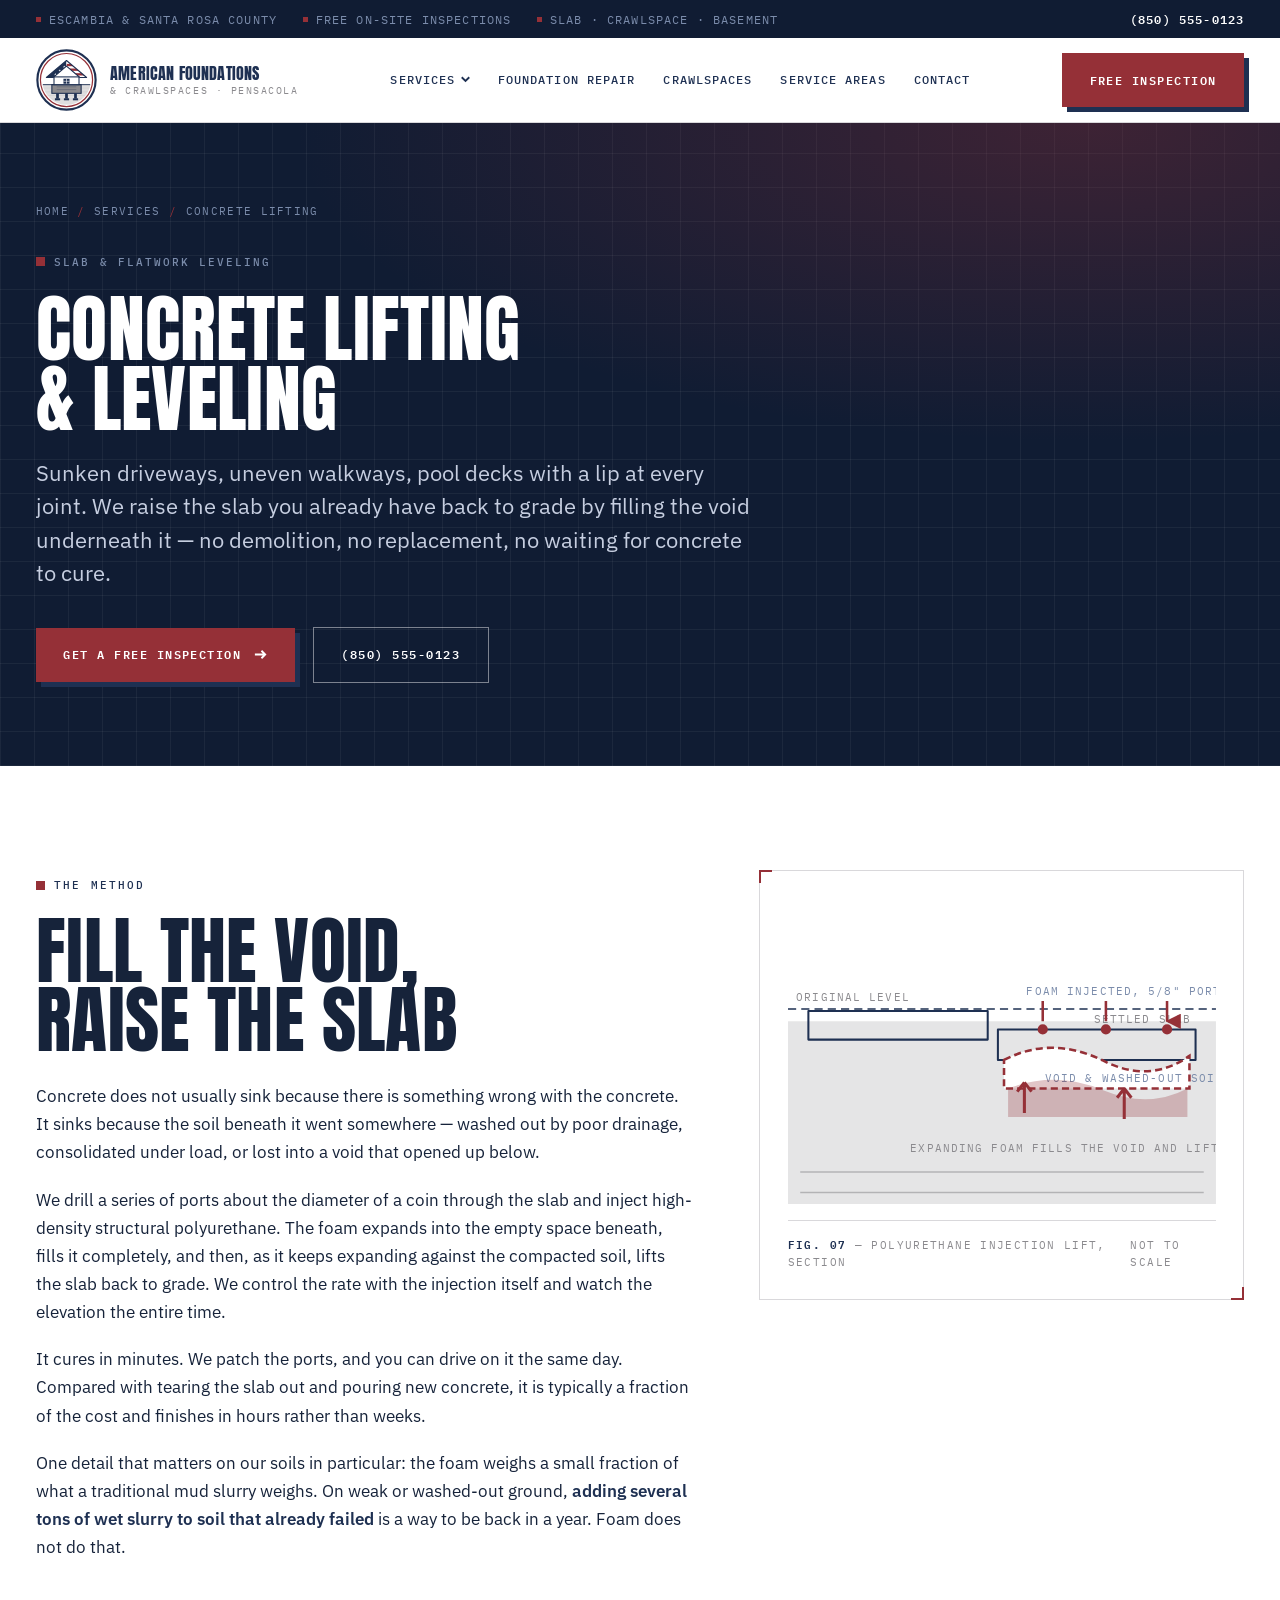
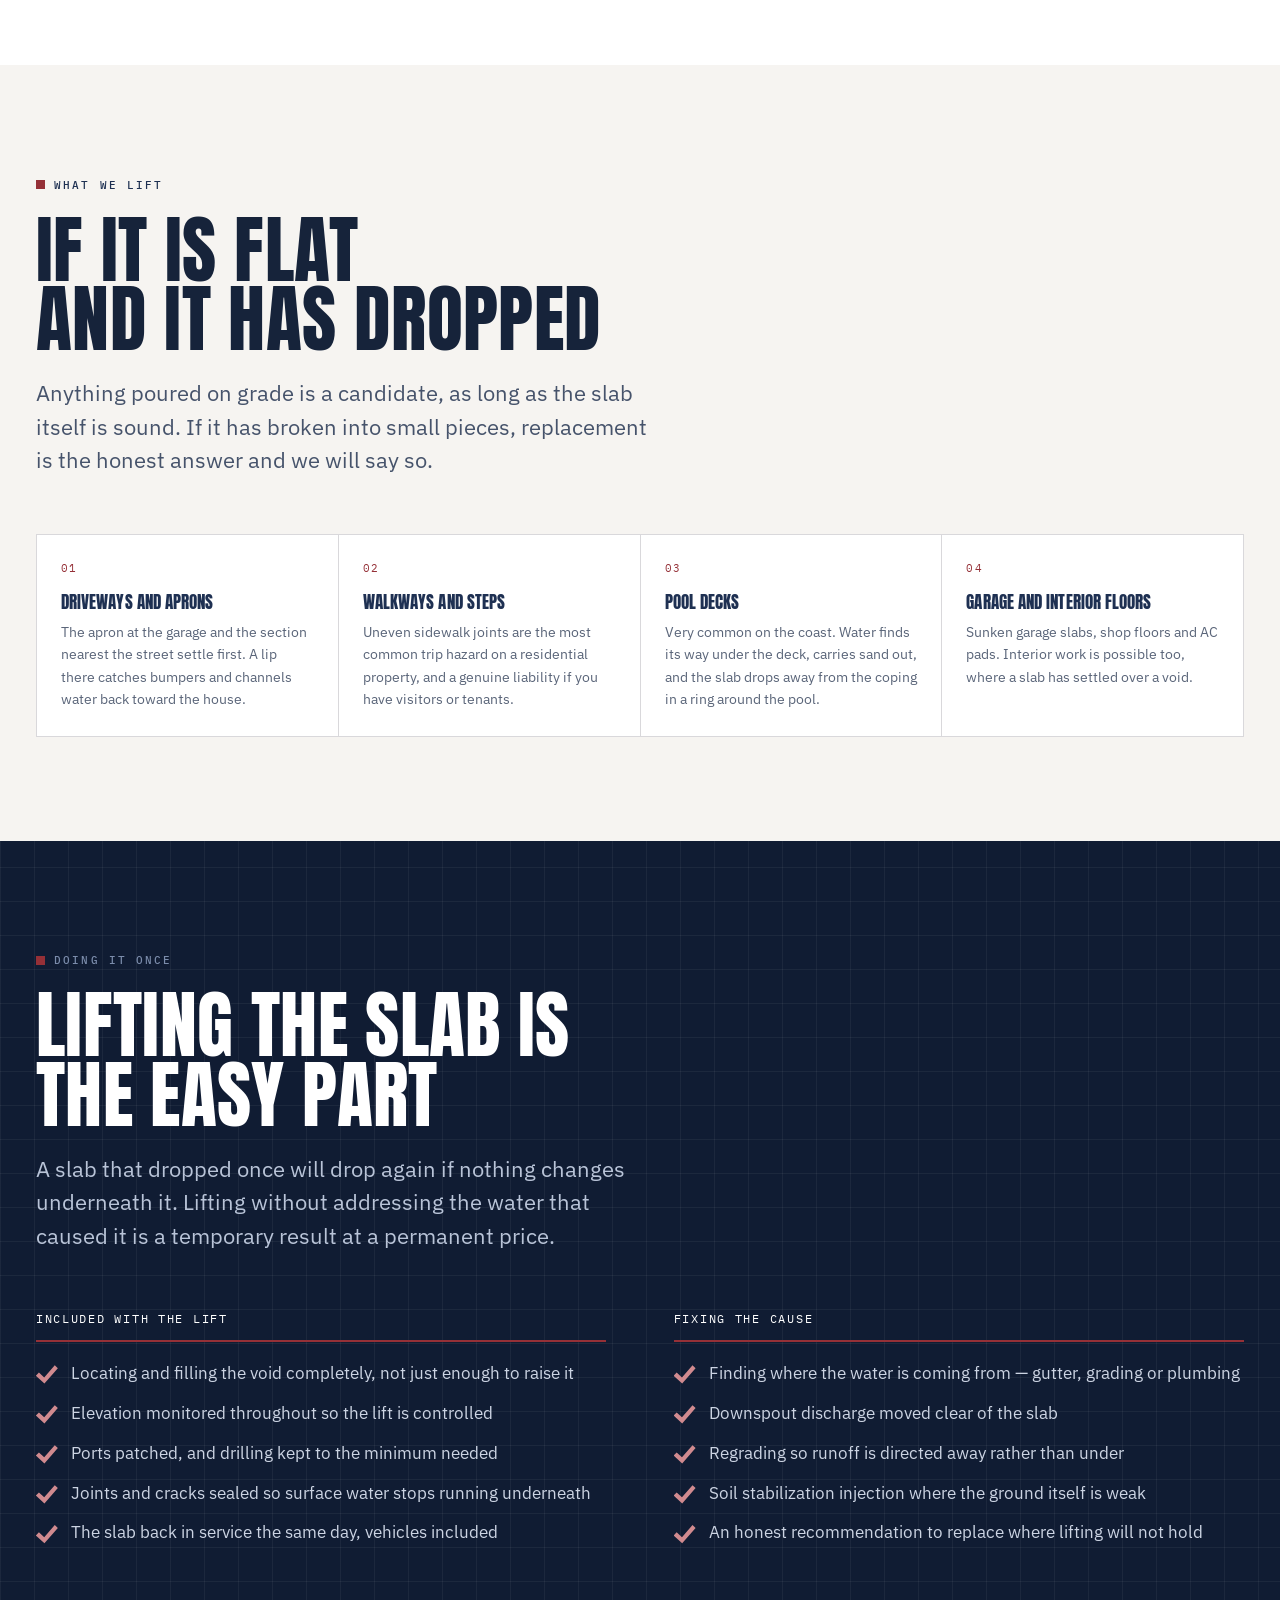
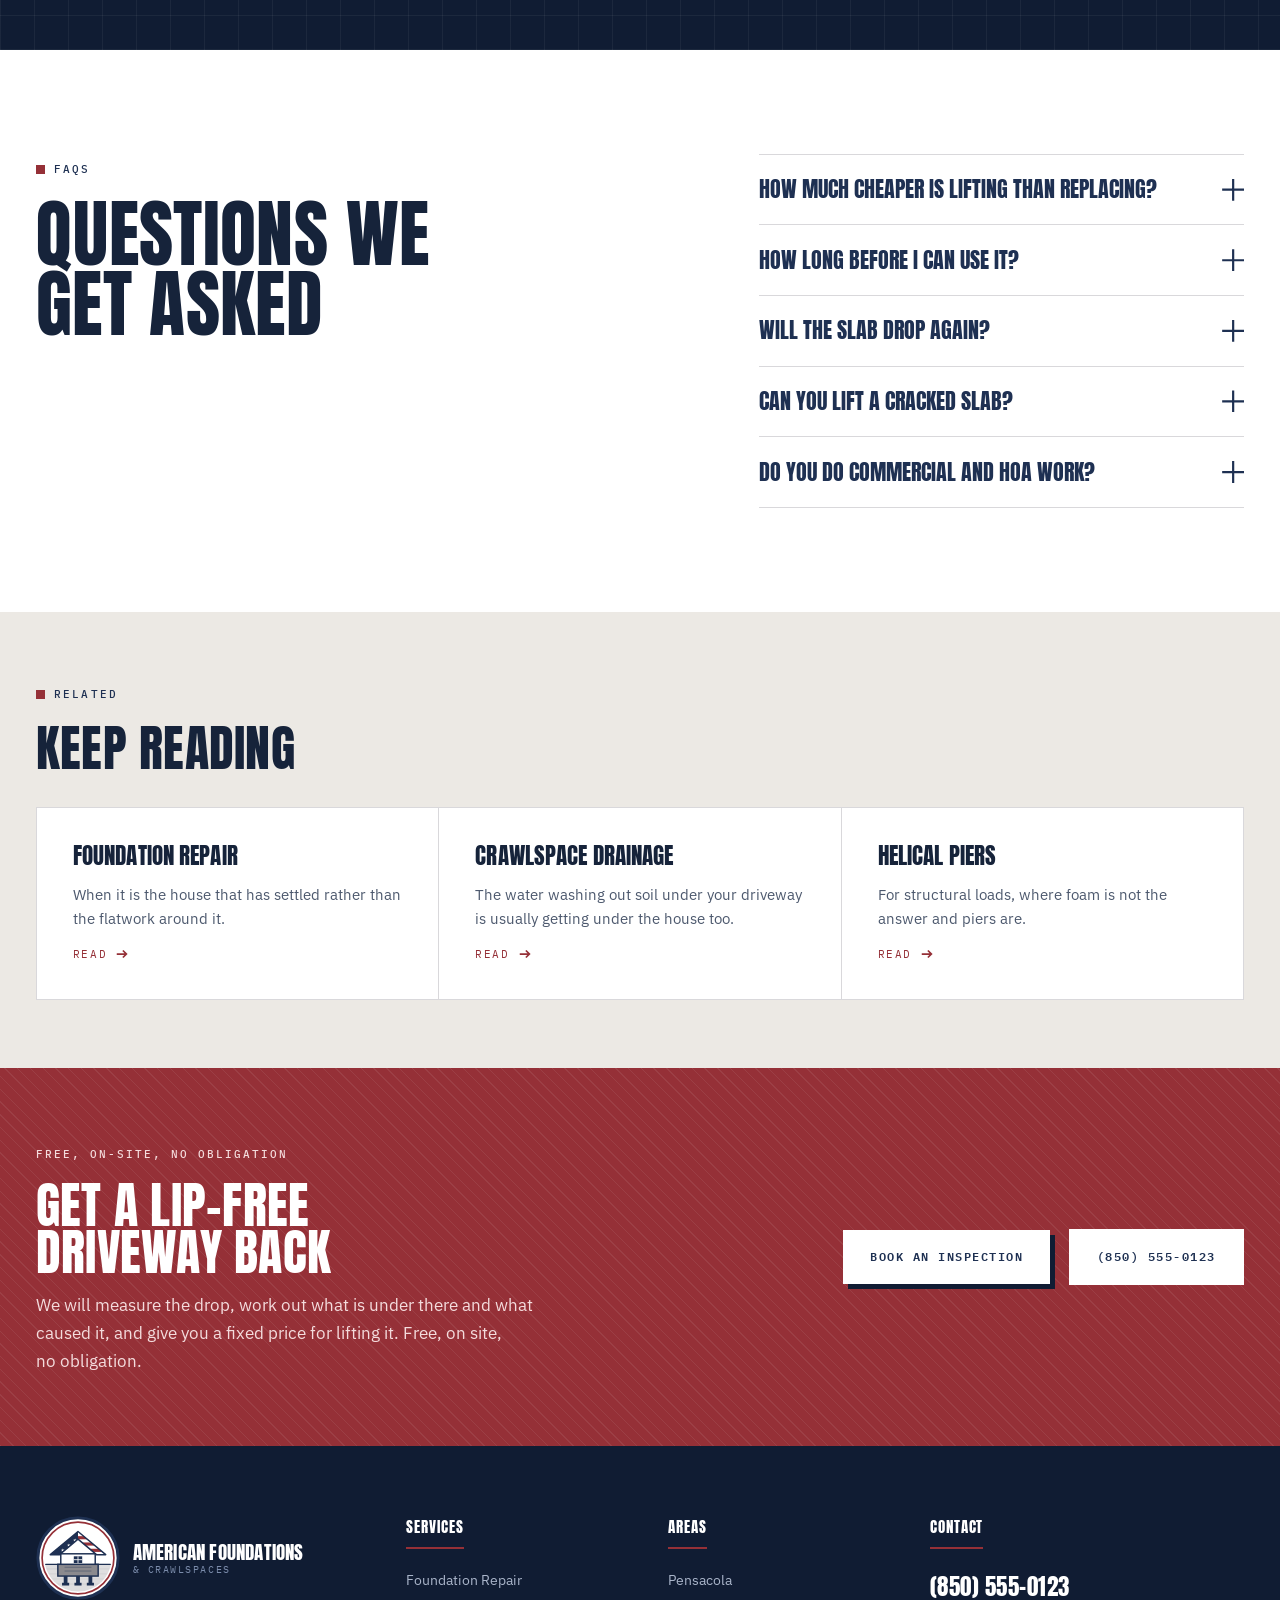
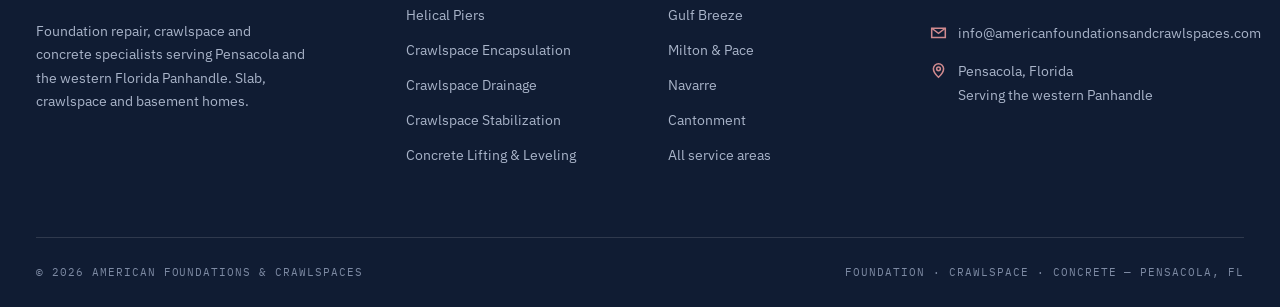
==== concrete-lifting.html @ f27c700b "Build Pensacola foundation & crawlspace repair site Static 9-page marketing site for American Founda" ====
<!DOCTYPE html>
<html lang="en">
<head>
<meta charset="utf-8">
<meta name="viewport" content="width=device-width, initial-scale=1">
<title>Concrete Lifting &amp; Leveling in Pensacola, FL</title>
<meta name="description" content="Sunken driveways, walkways, patios and pool decks raised back to grade by polyurethane injection in Pensacola. No demolition, back in use the same day.">
<link rel="canonical" href="https://www.americanfoundationsandcrawlspaces.com/concrete-lifting.html">
<meta name="theme-color" content="#1e3052">
<meta property="og:type" content="article">
<meta property="og:title" content="Concrete Lifting &amp; Leveling in Pensacola, FL">
<meta property="og:description" content="Sunken slabs raised back to grade by foam injection. No demolition, no cure time, same-day use.">
<link rel="icon" href="assets/img/favicon.svg" type="image/svg+xml">
<link rel="preload" href="assets/fonts/anton-400.woff2" as="font" type="font/woff2" crossorigin>
<link rel="preload" href="assets/fonts/ibm-plex-sans-400.woff2" as="font" type="font/woff2" crossorigin>
<link rel="stylesheet" href="assets/css/fonts.css">
<link rel="stylesheet" href="assets/css/styles.css">
</head>
<body>
<a class="skip-link" href="#main">Skip to content</a>

<div class="topbar">
  <div class="wrap topbar__inner">
    <ul class="topbar__list">
      <li>Escambia &amp; Santa Rosa County</li>
      <li>Free on-site inspections</li>
      <li>Slab &middot; Crawlspace &middot; Basement</li>
    </ul>
    <!-- PLACEHOLDER PHONE — replace (850) 555-0123 site-wide before launch. See README. -->
    <a class="topbar__phone" href="tel:+18505550123">(850) 555-0123</a>
  </div>
</div>

<header class="site-header">
  <nav class="wrap nav" aria-label="Main">
    <a class="brand" href="index.html">
      <img src="assets/img/logo-mark.svg" width="400" height="400" alt="American Foundations &amp; Crawlspaces">
      <span class="brand__text">
        <span class="brand__name">American Foundations</span>
        <span class="brand__sub">&amp; Crawlspaces &middot; Pensacola</span>
      </span>
    </a>
    <ul class="nav__links">
      <li class="nav__item">
        <a href="index.html#services">Services
          <svg class="nav__caret" viewBox="0 0 12 8" aria-hidden="true"><path d="M1 1l5 5 5-5"/></svg>
        </a>
        <ul class="nav__panel">
          <li><a href="foundation-repair.html">Foundation Repair</a></li>
          <li><a href="helical-piers.html">Helical Piers</a></li>
          <li><a href="crawlspace-encapsulation.html">Crawlspace Encapsulation</a></li>
          <li><a href="crawlspace-drainage.html">Crawlspace Drainage</a></li>
          <li><a href="crawlspace-stabilization.html">Crawlspace Stabilization</a></li>
          <li><a href="concrete-lifting.html">Concrete Lifting &amp; Leveling</a></li>
        </ul>
      </li>
      <li><a href="foundation-repair.html">Foundation Repair</a></li>
      <li><a href="crawlspace-encapsulation.html">Crawlspaces</a></li>
      <li><a href="service-areas.html">Service Areas</a></li>
      <li><a href="contact.html">Contact</a></li>
    </ul>
    <a class="btn nav__cta" href="contact.html">Free Inspection</a>
    <button class="nav__toggle" data-nav-toggle aria-expanded="false" aria-controls="mobile-drawer">
      <span></span><span></span><span></span>
      <span class="visually-hidden">Menu</span>
    </button>
  </nav>
</header>

<div class="drawer" id="mobile-drawer">
  <div class="wrap">
    <ul>
      <li><a href="foundation-repair.html">Foundation Repair</a></li>
      <li><a href="helical-piers.html">Helical Piers</a></li>
      <li><a href="crawlspace-encapsulation.html">Crawlspace Encapsulation</a></li>
      <li><a href="crawlspace-drainage.html">Crawlspace Drainage</a></li>
      <li><a href="crawlspace-stabilization.html">Crawlspace Stabilization</a></li>
      <li><a href="concrete-lifting.html">Concrete Lifting &amp; Leveling</a></li>
      <li><a href="service-areas.html">Service Areas</a></li>
      <li><a href="contact.html">Contact</a></li>
    </ul>
    <a class="btn" href="contact.html">Get a Free Inspection</a>
  </div>
</div>

<main id="main">

  <section class="page-hero">
    <div class="wrap">
      <ol class="crumbs">
        <li><a href="index.html">Home</a></li>
        <li><a href="index.html#services">Services</a></li>
        <li>Concrete Lifting</li>
      </ol>
      <span class="tag tag--light">Slab &amp; flatwork leveling</span>
      <h1>Concrete Lifting<br>&amp; Leveling</h1>
      <p class="lede">Sunken driveways, uneven walkways, pool decks with a lip at every joint. We raise the slab you already have back to grade by filling the void underneath it &mdash; no demolition, no replacement, no waiting for concrete to cure.</p>
      <div class="btn-row">
        <a class="btn" href="contact.html">Get a Free Inspection <svg viewBox="0 0 16 16" fill="none" stroke="currentColor" stroke-width="2" aria-hidden="true"><path d="M2 8h11M9 4l4 4-4 4"/></svg></a>
        <a class="btn btn--ghost-light" href="tel:+18505550123">(850) 555-0123</a>
      </div>
    </div>
  </section>

  <section class="section section--white">
    <div class="wrap split split--wide-left split--top">
      <div class="prose">
        <span class="tag" data-reveal>The method</span>
        <h2 data-reveal style="margin-top:1.1rem;margin-bottom:1.75rem">Fill the void,<br>raise the slab</h2>
        <p data-reveal>
          Concrete does not usually sink because there is something wrong with the
          concrete. It sinks because the soil beneath it went somewhere &mdash;
          washed out by poor drainage, consolidated under load, or lost into a void
          that opened up below.
        </p>
        <p data-reveal>
          We drill a series of ports about the diameter of a coin through the slab and
          inject high-density structural polyurethane. The foam expands into the empty
          space beneath, fills it completely, and then, as it keeps expanding against
          the compacted soil, lifts the slab back to grade. We control the rate with
          the injection itself and watch the elevation the entire time.
        </p>
        <p data-reveal>
          It cures in minutes. We patch the ports, and you can drive on it the same
          day. Compared with tearing the slab out and pouring new concrete, it is
          typically a fraction of the cost and finishes in hours rather than weeks.
        </p>
        <p data-reveal>
          One detail that matters on our soils in particular: the foam weighs a small
          fraction of what a traditional mud slurry weighs. On weak or washed-out
          ground, <strong>adding several tons of wet slurry to soil that already
          failed</strong> is a way to be back in a year. Foam does not do that.
        </p>
      </div>
      <figure class="figure marks" data-reveal>
        <svg viewBox="0 0 420 300" role="img" aria-labelledby="f-li-t f-li-d">
          <title id="f-li-t">Concrete lifting by polyurethane injection</title>
          <desc id="f-li-d">A settled concrete slab with a void beneath it. Structural polyurethane foam is injected through small ports, filling the void and raising the slab back to its original grade.</desc>
          <rect x="0" y="120" width="420" height="180" fill="#8b8a8e" opacity="0.22"/>

          <!-- Original grade reference -->
          <path d="M0 108 H420" stroke="#1e3052" stroke-width="1.5" stroke-dasharray="8 5"/>
          <text class="dwg-label dwg-label--dark" x="8" y="100">Original level</text>

          <!-- Slabs: left at level, right settled -->
          <path class="dwg-line" d="M20 110 H196 V138 H20 Z" fill="#ffffff" stroke-width="2.5"/>
          <path class="dwg-line" d="M206 128 H400 V158 H206 Z" fill="#ffffff" stroke-width="2.5"/>
          <text class="dwg-label dwg-label--dark" x="300" y="122">Settled slab</text>

          <!-- Void -->
          <path d="M212 158 q46 -24 96 0 q46 24 86 -4 V186 H212 Z" fill="#ffffff" stroke="#953037"
                stroke-width="2.5" stroke-dasharray="7 4"/>
          <text class="dwg-label" x="252" y="180" fill="#953037">Void &amp; washed-out soil</text>

          <!-- Injection ports -->
          <g fill="#953037">
            <circle cx="250" cy="128" r="5"/>
            <circle cx="312" cy="128" r="5"/>
            <circle cx="372" cy="128" r="5"/>
          </g>
          <path d="M250 100 v20 M312 100 v20 M372 100 v20" stroke="#953037" stroke-width="2.5" marker-end="url(#inj)"/>
          <defs>
            <marker id="inj" viewBox="0 0 10 10" refX="5" refY="9" markerWidth="6" markerHeight="6" orient="auto">
              <path d="M0 0 L10 0 L5 10 z" fill="#953037"/>
            </marker>
          </defs>
          <text class="dwg-label" x="234" y="94" fill="#953037">Foam injected, 5/8&quot; ports</text>

          <!-- Lift arrows -->
          <g stroke="#953037" stroke-width="3" fill="none">
            <path d="M232 210 v-30 M232 180 l-7 9 M232 180 l7 9"/>
            <path d="M330 216 v-30 M330 186 l-7 9 M330 186 l7 9"/>
          </g>

          <!-- Foam fill -->
          <path d="M216 186 q48 -18 94 2 q44 18 82 -2 V214 H216 Z" fill="#953037" opacity="0.28"/>
          <text class="dwg-label dwg-label--dark" x="120" y="248">Expanding foam fills the void and lifts the slab</text>
          <g stroke="#8b8a8e" stroke-opacity="0.55" stroke-width="1.4">
            <path d="M12 268 h396 M12 288 h396"/>
          </g>
        </svg>
        <figcaption class="figure__caption">
          <span><b>Fig. 07</b> &mdash; Polyurethane injection lift, section</span>
          <span>Not to scale</span>
        </figcaption>
      </figure>
    </div>
  </section>

  <section class="section">
    <div class="wrap">
      <div class="section-head">
        <span class="tag" data-reveal>What we lift</span>
        <h2 data-reveal>If it is flat<br>and it has dropped</h2>
        <p data-reveal>Anything poured on grade is a candidate, as long as the slab itself is sound. If it has broken into small pieces, replacement is the honest answer and we will say so.</p>
      </div>
      <div class="signs">
        <div class="sign" data-reveal>
          <span class="sign__n">01</span>
          <h4>Driveways and aprons</h4>
          <p>The apron at the garage and the section nearest the street settle first. A lip there catches bumpers and channels water back toward the house.</p>
        </div>
        <div class="sign" data-reveal>
          <span class="sign__n">02</span>
          <h4>Walkways and steps</h4>
          <p>Uneven sidewalk joints are the most common trip hazard on a residential property, and a genuine liability if you have visitors or tenants.</p>
        </div>
        <div class="sign" data-reveal>
          <span class="sign__n">03</span>
          <h4>Pool decks</h4>
          <p>Very common on the coast. Water finds its way under the deck, carries sand out, and the slab drops away from the coping in a ring around the pool.</p>
        </div>
        <div class="sign" data-reveal>
          <span class="sign__n">04</span>
          <h4>Garage and interior floors</h4>
          <p>Sunken garage slabs, shop floors and AC pads. Interior work is possible too, where a slab has settled over a void.</p>
        </div>
      </div>
    </div>
  </section>

  <section class="section band--navy" style="color:#fff">
    <div class="wrap">
      <div class="section-head">
        <span class="tag tag--light" data-reveal>Doing it once</span>
        <h2 data-reveal style="color:#fff">Lifting the slab is<br>the easy part</h2>
        <p data-reveal style="color:#b9c4d8">A slab that dropped once will drop again if nothing changes underneath it. Lifting without addressing the water that caused it is a temporary result at a permanent price.</p>
      </div>
      <div class="split" data-reveal>
        <div>
          <span class="county" style="color:#fff;border-color:var(--red)">Included with the lift</span>
          <ul class="check check--light">
            <li>Locating and filling the void completely, not just enough to raise it</li>
            <li>Elevation monitored throughout so the lift is controlled</li>
            <li>Ports patched, and drilling kept to the minimum needed</li>
            <li>Joints and cracks sealed so surface water stops running underneath</li>
            <li>The slab back in service the same day, vehicles included</li>
          </ul>
        </div>
        <div>
          <span class="county" style="color:#fff;border-color:var(--red)">Fixing the cause</span>
          <ul class="check check--light">
            <li>Finding where the water is coming from &mdash; gutter, grading or plumbing</li>
            <li>Downspout discharge moved clear of the slab</li>
            <li>Regrading so runoff is directed away rather than under</li>
            <li>Soil stabilization injection where the ground itself is weak</li>
            <li>An honest recommendation to replace where lifting will not hold</li>
          </ul>
        </div>
      </div>
    </div>
  </section>

  <section class="section section--white">
    <div class="wrap split split--wide-left split--top">
      <div>
        <span class="tag" data-reveal>FAQs</span>
        <h2 data-reveal style="margin-top:1.1rem">Questions we<br>get asked</h2>
        <span class="slab" data-reveal></span>
      </div>
      <div class="faq" data-accordion data-reveal>
        <details>
          <summary>How much cheaper is lifting than replacing?</summary>
          <div class="faq__body">
            <p>Lifting is normally a substantial saving against removal and replacement, and the difference grows on larger areas and on hard-to-access slabs. The exact figure depends on the size of the slab, how far it has to come up and how much void there is to fill, which is why we measure before quoting.</p>
            <p>There is a second saving people forget: no demolition means no damaged landscaping, no heavy equipment across your lawn, and no dumpster in the driveway for a week.</p>
          </div>
        </details>
        <details>
          <summary>How long before I can use it?</summary>
          <div class="faq__body">
            <p>The foam reaches most of its strength within about fifteen minutes. Walkways are usable immediately, and driveways will take vehicle traffic the same day, usually within the hour. There is no cure period like new concrete, which needs days before it takes a car.</p>
          </div>
        </details>
        <details>
          <summary>Will the slab drop again?</summary>
          <div class="faq__body">
            <p>Not because of the foam, which does not wash out, compress or break down. It can drop again if whatever removed the original soil is still active, which is why we spend time finding the water source and correcting it as part of the job.</p>
            <p>If we look at your slab and conclude that lifting will not hold, we will tell you that rather than take the work.</p>
          </div>
        </details>
        <details>
          <summary>Can you lift a cracked slab?</summary>
          <div class="faq__body">
            <p>Often, yes. A slab with a few cracks can usually be lifted and the cracks sealed afterward. What we cannot do much with is a slab that has already broken into many small pieces or has badly spalled, deteriorated concrete &mdash; at that point there is nothing structurally continuous left to lift, and replacement is the right call.</p>
          </div>
        </details>
        <details>
          <summary>Do you do commercial and HOA work?</summary>
          <div class="faq__body">
            <p>Yes. Sidewalk trip hazards, parking areas, warehouse floors, loading docks and condominium and pool decks are all common jobs for us. Because the work is fast and does not require closing an area for days, it suits properties that cannot afford long shutdowns.</p>
          </div>
        </details>
      </div>
    </div>
  </section>

  <section class="section section--tight section--paper2">
    <div class="wrap">
      <span class="tag" data-reveal>Related</span>
      <h2 data-reveal style="margin-top:1.1rem;font-size:var(--step-3)">Keep reading</h2>
      <div class="tiles grid grid--3" data-reveal style="margin-top:2.25rem">
        <a class="tile" href="foundation-repair.html">
          <h3>Foundation Repair</h3>
          <p>When it is the house that has settled rather than the flatwork around it.</p>
          <span class="tile__more">Read <svg viewBox="0 0 16 16" fill="none" stroke="currentColor" stroke-width="2" aria-hidden="true"><path d="M2 8h11M9 4l4 4-4 4"/></svg></span>
        </a>
        <a class="tile" href="crawlspace-drainage.html">
          <h3>Crawlspace Drainage</h3>
          <p>The water washing out soil under your driveway is usually getting under the house too.</p>
          <span class="tile__more">Read <svg viewBox="0 0 16 16" fill="none" stroke="currentColor" stroke-width="2" aria-hidden="true"><path d="M2 8h11M9 4l4 4-4 4"/></svg></span>
        </a>
        <a class="tile" href="helical-piers.html">
          <h3>Helical Piers</h3>
          <p>For structural loads, where foam is not the answer and piers are.</p>
          <span class="tile__more">Read <svg viewBox="0 0 16 16" fill="none" stroke="currentColor" stroke-width="2" aria-hidden="true"><path d="M2 8h11M9 4l4 4-4 4"/></svg></span>
        </a>
      </div>
    </div>
  </section>

  <section class="band">
    <div class="wrap band__inner">
      <div>
        <span class="tag tag--plain" style="color:#f4dcdd">Free, on-site, no obligation</span>
        <h2 style="margin-top:1rem">Get a lip-free<br>driveway back</h2>
        <p>We will measure the drop, work out what is under there and what caused it, and give you a fixed price for lifting it. Free, on site, no obligation.</p>
      </div>
      <div class="btn-row">
        <a class="btn" href="contact.html">Book an Inspection</a>
        <a class="btn btn--ghost-light" href="tel:+18505550123">(850) 555-0123</a>
      </div>
    </div>
  </section>

</main>

<footer class="site-footer">
  <div class="wrap footer">
    <div class="footer__top">
      <div class="footer__brand">
        <a class="brand brand--light" href="index.html">
          <img src="assets/img/logo-mark.svg" width="400" height="400" alt="">
          <span class="brand__text">
            <span class="brand__name">American Foundations</span>
            <span class="brand__sub">&amp; Crawlspaces</span>
          </span>
        </a>
        <p>
          Foundation repair, crawlspace and concrete specialists serving Pensacola
          and the western Florida Panhandle. Slab, crawlspace and basement homes.
        </p>
      </div>
      <div>
        <h4>Services</h4>
        <ul>
          <li><a href="foundation-repair.html">Foundation Repair</a></li>
          <li><a href="helical-piers.html">Helical Piers</a></li>
          <li><a href="crawlspace-encapsulation.html">Crawlspace Encapsulation</a></li>
          <li><a href="crawlspace-drainage.html">Crawlspace Drainage</a></li>
          <li><a href="crawlspace-stabilization.html">Crawlspace Stabilization</a></li>
          <li><a href="concrete-lifting.html">Concrete Lifting &amp; Leveling</a></li>
        </ul>
      </div>
      <div>
        <h4>Areas</h4>
        <ul>
          <li><a href="service-areas.html">Pensacola</a></li>
          <li><a href="service-areas.html">Gulf Breeze</a></li>
          <li><a href="service-areas.html">Milton &amp; Pace</a></li>
          <li><a href="service-areas.html">Navarre</a></li>
          <li><a href="service-areas.html">Cantonment</a></li>
          <li><a href="service-areas.html">All service areas</a></li>
        </ul>
      </div>
      <div>
        <h4>Contact</h4>
        <address class="footer__contact">
          <!-- PLACEHOLDER PHONE + EMAIL — replace before launch. See README. -->
          <a class="footer__phone" href="tel:+18505550123">(850) 555-0123</a>
          <a href="mailto:info@americanfoundationsandcrawlspaces.com">
            <svg viewBox="0 0 20 20" fill="none" stroke="currentColor" stroke-width="1.8" aria-hidden="true"><path d="M2 5h16v11H2z"/><path d="M2 5l8 6 8-6"/></svg>
            info@americanfoundationsandcrawlspaces.com
          </a>
          <a href="service-areas.html">
            <svg viewBox="0 0 20 20" fill="none" stroke="currentColor" stroke-width="1.8" aria-hidden="true"><path d="M10 18s6-5.4 6-10A6 6 0 0 0 4 8c0 4.6 6 10 6 10z"/><circle cx="10" cy="8" r="2.2"/></svg>
            Pensacola, Florida<br>Serving the western Panhandle
          </a>
        </address>
      </div>
    </div>
    <div class="footer__meta">
      <span>&copy; <span data-year>2026</span> American Foundations &amp; Crawlspaces</span>
      <span>Foundation &middot; Crawlspace &middot; Concrete &mdash; Pensacola, FL</span>
    </div>
  </div>
</footer>

<div class="callbar">
  <a href="tel:+18505550123">Call Now</a>
  <a href="contact.html">Free Inspection</a>
</div>

<script src="assets/js/main.js" defer></script>

<script type="application/ld+json">
{
  "@context": "https://schema.org",
  "@type": "Service",
  "serviceType": "Concrete lifting and leveling",
  "provider": {
    "@type": "HomeAndConstructionBusiness",
    "name": "American Foundations & Crawlspaces",
    "telephone": "+1-850-555-0123",
    "address": {
      "@type": "PostalAddress",
      "addressLocality": "Pensacola",
      "addressRegion": "FL",
      "addressCountry": "US"
    }
  },
  "areaServed": [
    {
      "@type": "City",
      "name": "Pensacola"
    },
    {
      "@type": "AdministrativeArea",
      "name": "Escambia County, Florida"
    },
    {
      "@type": "AdministrativeArea",
      "name": "Santa Rosa County, Florida"
    }
  ],
  "description": "Raising sunken concrete driveways, sidewalks, patios, pool decks and garage floors by polyurethane injection in Pensacola, Florida."
}
</script>

<script type="application/ld+json">
{
  "@context": "https://schema.org",
  "@type": "FAQPage",
  "mainEntity": [
    {
      "@type": "Question",
      "name": "How much cheaper is lifting than replacing?",
      "acceptedAnswer": {
        "@type": "Answer",
        "text": "Lifting is normally a substantial saving against removal and replacement, and the difference grows on larger areas and on hard-to-access slabs. The exact figure depends on the size of the slab, how far it has to come up and how much void there is to fill, which is why we measure before quoting. There is a second saving people forget: no demolition means no damaged landscaping, no heavy equipment across your lawn, and no dumpster in the driveway for a week."
      }
    },
    {
      "@type": "Question",
      "name": "How long before I can use it?",
      "acceptedAnswer": {
        "@type": "Answer",
        "text": "The foam reaches most of its strength within about fifteen minutes. Walkways are usable immediately, and driveways will take vehicle traffic the same day, usually within the hour. There is no cure period like new concrete, which needs days before it takes a car."
      }
    },
    {
      "@type": "Question",
      "name": "Will the slab drop again?",
      "acceptedAnswer": {
        "@type": "Answer",
        "text": "Not because of the foam, which does not wash out, compress or break down. It can drop again if whatever removed the original soil is still active, which is why we spend time finding the water source and correcting it as part of the job. If we look at your slab and conclude that lifting will not hold, we will tell you that rather than take the work."
      }
    },
    {
      "@type": "Question",
      "name": "Can you lift a cracked slab?",
      "acceptedAnswer": {
        "@type": "Answer",
        "text": "Often, yes. A slab with a few cracks can usually be lifted and the cracks sealed afterward. What we cannot do much with is a slab that has already broken into many small pieces or has badly spalled, deteriorated concrete &mdash; at that point there is nothing structurally continuous left to lift, and replacement is the right call."
      }
    },
    {
      "@type": "Question",
      "name": "Do you do commercial and HOA work?",
      "acceptedAnswer": {
        "@type": "Answer",
        "text": "Yes. Sidewalk trip hazards, parking areas, warehouse floors, loading docks and condominium and pool decks are all common jobs for us. Because the work is fast and does not require closing an area for days, it suits properties that cannot afford long shutdowns."
      }
    }
  ]
}
</script>

</body>
</html>
---- assets/css/fonts.css ----
/* Self-hosted webfonts (latin subset) — Anton & IBM Plex, SIL Open Font License 1.1.
   Downloaded from Google Fonts so the site has no third-party font dependency. */

@font-face {
  font-family: 'Anton';
  font-style: normal;
  font-weight: 400;
  font-display: swap;
  src: url(../fonts/anton-400.woff2) format('woff2');
  unicode-range: U+0000-00FF, U+0131, U+0152-0153, U+02BB-02BC, U+02C6, U+02DA, U+02DC, U+0304, U+0308, U+0329, U+2000-206F, U+20AC, U+2122, U+2191, U+2193, U+2212, U+2215, U+FEFF, U+FFFD;
}

@font-face {
  font-family: 'IBM Plex Mono';
  font-style: normal;
  font-weight: 400;
  font-display: swap;
  src: url(../fonts/ibm-plex-mono-400.woff2) format('woff2');
  unicode-range: U+0000-00FF, U+0131, U+0152-0153, U+02BB-02BC, U+02C6, U+02DA, U+02DC, U+0304, U+0308, U+0329, U+2000-206F, U+20AC, U+2122, U+2191, U+2193, U+2212, U+2215, U+FEFF, U+FFFD;
}

@font-face {
  font-family: 'IBM Plex Mono';
  font-style: normal;
  font-weight: 500;
  font-display: swap;
  src: url(../fonts/ibm-plex-mono-500.woff2) format('woff2');
  unicode-range: U+0000-00FF, U+0131, U+0152-0153, U+02BB-02BC, U+02C6, U+02DA, U+02DC, U+0304, U+0308, U+0329, U+2000-206F, U+20AC, U+2122, U+2191, U+2193, U+2212, U+2215, U+FEFF, U+FFFD;
}

@font-face {
  font-family: 'IBM Plex Mono';
  font-style: normal;
  font-weight: 600;
  font-display: swap;
  src: url(../fonts/ibm-plex-mono-600.woff2) format('woff2');
  unicode-range: U+0000-00FF, U+0131, U+0152-0153, U+02BB-02BC, U+02C6, U+02DA, U+02DC, U+0304, U+0308, U+0329, U+2000-206F, U+20AC, U+2122, U+2191, U+2193, U+2212, U+2215, U+FEFF, U+FFFD;
}

@font-face {
  font-family: 'IBM Plex Sans';
  font-style: normal;
  font-weight: 400;
  font-stretch: 100%;
  font-display: swap;
  src: url(../fonts/ibm-plex-sans-400.woff2) format('woff2');
  unicode-range: U+0000-00FF, U+0131, U+0152-0153, U+02BB-02BC, U+02C6, U+02DA, U+02DC, U+0304, U+0308, U+0329, U+2000-206F, U+20AC, U+2122, U+2191, U+2193, U+2212, U+2215, U+FEFF, U+FFFD;
}

@font-face {
  font-family: 'IBM Plex Sans';
  font-style: normal;
  font-weight: 500;
  font-stretch: 100%;
  font-display: swap;
  src: url(../fonts/ibm-plex-sans-500.woff2) format('woff2');
  unicode-range: U+0000-00FF, U+0131, U+0152-0153, U+02BB-02BC, U+02C6, U+02DA, U+02DC, U+0304, U+0308, U+0329, U+2000-206F, U+20AC, U+2122, U+2191, U+2193, U+2212, U+2215, U+FEFF, U+FFFD;
}

@font-face {
  font-family: 'IBM Plex Sans';
  font-style: normal;
  font-weight: 600;
  font-stretch: 100%;
  font-display: swap;
  src: url(../fonts/ibm-plex-sans-600.woff2) format('woff2');
  unicode-range: U+0000-00FF, U+0131, U+0152-0153, U+02BB-02BC, U+02C6, U+02DA, U+02DC, U+0304, U+0308, U+0329, U+2000-206F, U+20AC, U+2122, U+2191, U+2193, U+2212, U+2215, U+FEFF, U+FFFD;
}
---- assets/css/styles.css ----
/* ==========================================================================
   American Foundations & Crawlspaces
   Design system — "structural section drawing"
   Navy #1e3052 / Red #953037 / Gray #8b8a8e / White
   ========================================================================== */

/* --------------------------------------------------------------------------
   1. Tokens
   -------------------------------------------------------------------------- */
:root {
  /* Brand */
  --navy: #1e3052;
  --navy-900: #101c33;
  --navy-800: #16253f;
  --navy-700: #2a3f66;
  --navy-500: #3d5680;
  --navy-300: #7b8cab;

  --red: #953037;
  --red-800: #75242a;
  --red-600: #ac3a42;
  --red-300: #d08a8f;

  --gray: #8b8a8e;
  --gray-400: #b0afb3;
  --gray-200: #d9d8db;
  --gray-100: #eae9ec;

  --paper: #f6f4f1;
  --paper-2: #ece9e4;
  --white: #ffffff;
  --ink: #16233a;

  /* Type */
  --font-display: "Anton", "Arial Narrow", "Helvetica Neue", sans-serif;
  --font-body: "IBM Plex Sans", -apple-system, BlinkMacSystemFont, "Segoe UI", sans-serif;
  --font-mono: "IBM Plex Mono", ui-monospace, "SFMono-Regular", Menlo, monospace;

  /* Scale */
  --step--1: clamp(0.8rem, 0.77rem + 0.15vw, 0.875rem);
  --step-0: clamp(1rem, 0.96rem + 0.2vw, 1.0625rem);
  --step-1: clamp(1.15rem, 1.08rem + 0.35vw, 1.35rem);
  --step-2: clamp(1.5rem, 1.32rem + 0.9vw, 2.05rem);
  --step-3: clamp(2rem, 1.6rem + 2vw, 3.1rem);
  --step-4: clamp(2.6rem, 1.85rem + 3.7vw, 4.6rem);
  --step-5: clamp(2.85rem, 1.95rem + 4.4vw, 5.1rem);

  /* Space */
  --gutter: clamp(1.15rem, 0.8rem + 1.8vw, 2.5rem);
  --section-y: clamp(3.75rem, 2.5rem + 5vw, 7.5rem);
  --measure: 66ch;

  /* Motion */
  --ease: cubic-bezier(0.22, 0.61, 0.36, 1);
  --ease-out: cubic-bezier(0.16, 1, 0.3, 1);

  /* Texture */
  --hatch: repeating-linear-gradient(
    45deg,
    rgba(139, 138, 142, 0.42) 0 1px,
    transparent 1px 8px
  );
  --blueprint: repeating-linear-gradient(0deg, rgba(255, 255, 255, 0.05) 0 1px, transparent 1px 34px),
    repeating-linear-gradient(90deg, rgba(255, 255, 255, 0.05) 0 1px, transparent 1px 34px);
}

/* --------------------------------------------------------------------------
   2. Reset & base
   -------------------------------------------------------------------------- */
*,
*::before,
*::after {
  box-sizing: border-box;
}

* {
  margin: 0;
}

html {
  -webkit-text-size-adjust: 100%;
  scroll-behavior: smooth;
  scroll-padding-top: 6rem;
}

body {
  font-family: var(--font-body);
  font-size: var(--step-0);
  line-height: 1.65;
  color: var(--ink);
  background: var(--paper);
  -webkit-font-smoothing: antialiased;
  text-rendering: optimizeLegibility;
  overflow-x: hidden;
}

img,
svg {
  display: block;
  max-width: 100%;
}

a {
  color: inherit;
  text-decoration-color: var(--red-300);
  text-underline-offset: 0.22em;
}

button,
input,
select,
textarea {
  font: inherit;
  color: inherit;
}

:focus-visible {
  outline: 3px solid var(--red);
  outline-offset: 3px;
}

::selection {
  background: var(--navy);
  color: var(--white);
}

.skip-link {
  position: absolute;
  left: -9999px;
  top: 0;
  z-index: 999;
  background: var(--red);
  color: #fff;
  padding: 0.9rem 1.4rem;
  font-family: var(--font-mono);
  font-size: 0.8rem;
  letter-spacing: 0.08em;
  text-transform: uppercase;
}
.skip-link:focus {
  left: 0;
}

.visually-hidden {
  position: absolute !important;
  width: 1px;
  height: 1px;
  padding: 0;
  overflow: hidden;
  clip: rect(0 0 0 0);
  white-space: nowrap;
  border: 0;
}

/* --------------------------------------------------------------------------
   3. Typography primitives
   -------------------------------------------------------------------------- */
h1,
h2,
h3,
h4 {
  font-family: var(--font-display);
  font-weight: 400;
  line-height: 0.94;
  letter-spacing: 0.005em;
  text-transform: uppercase;
  text-wrap: balance;
}

h1 {
  font-size: var(--step-5);
}
h2 {
  font-size: var(--step-4);
}
h3 {
  font-size: var(--step-2);
  line-height: 1.02;
}
h4 {
  font-size: var(--step-1);
  line-height: 1.1;
}

p {
  text-wrap: pretty;
}

.lede {
  font-size: var(--step-1);
  line-height: 1.55;
  color: #3a465c;
  max-width: 58ch;
}

.prose > * + * {
  margin-top: 1.15em;
}
.prose {
  max-width: var(--measure);
}
.prose strong {
  font-weight: 600;
  color: var(--navy);
}

/* Mono label — the recurring "drawing annotation" */
.tag {
  display: inline-flex;
  align-items: center;
  gap: 0.6rem;
  font-family: var(--font-mono);
  font-size: 0.7rem;
  font-weight: 500;
  letter-spacing: 0.18em;
  text-transform: uppercase;
  color: var(--navy);
}
.tag::before {
  content: "";
  width: 9px;
  height: 9px;
  background: var(--red);
  flex: none;
}
.tag--light {
  color: var(--navy-300);
}
.tag--plain::before {
  display: none;
}

/* Red slab under a heading */
.slab {
  display: block;
  width: 88px;
  height: 7px;
  background: var(--red);
  margin-top: 1.6rem;
}

.accent {
  color: var(--red);
}
.accent-light {
  color: var(--red-300);
}

/* --------------------------------------------------------------------------
   4. Layout
   -------------------------------------------------------------------------- */
.wrap {
  width: min(100% - (var(--gutter) * 2), 1240px);
  margin-inline: auto;
}
.wrap--narrow {
  width: min(100% - (var(--gutter) * 2), 940px);
  margin-inline: auto;
}

.section {
  padding-block: var(--section-y);
  position: relative;
}
.section--tight {
  padding-block: clamp(2.5rem, 1.8rem + 3vw, 4.5rem);
}
.section--paper2 {
  background: var(--paper-2);
}
.section--white {
  background: var(--white);
}

.section-head {
  max-width: 62ch;
  margin-bottom: clamp(2.25rem, 1.5rem + 2.5vw, 3.75rem);
}
.section-head h2 {
  margin-top: 1.1rem;
}
.section-head p {
  margin-top: 1.5rem;
  color: #46536b;
  font-size: var(--step-1);
  line-height: 1.55;
}

.split {
  display: grid;
  gap: clamp(2rem, 1rem + 4vw, 4.5rem);
}
@media (min-width: 62rem) {
  .split {
    grid-template-columns: 1fr 1fr;
    align-items: center;
  }
  .split--wide-left {
    grid-template-columns: 1.15fr 0.85fr;
  }
  .split--wide-right {
    grid-template-columns: 0.85fr 1.15fr;
  }
  .split--top {
    align-items: start;
  }
}

.grid {
  display: grid;
  gap: 1px;
}
@media (min-width: 40rem) {
  .grid--2 {
    grid-template-columns: repeat(2, 1fr);
  }
  .grid--3 {
    grid-template-columns: repeat(2, 1fr);
  }
  .grid--4 {
    grid-template-columns: repeat(2, 1fr);
  }
}
@media (min-width: 62rem) {
  .grid--3 {
    grid-template-columns: repeat(3, 1fr);
  }
  .grid--4 {
    grid-template-columns: repeat(4, 1fr);
  }
}

/* --------------------------------------------------------------------------
   5. Grade rule — hairline + survey ticks
   -------------------------------------------------------------------------- */
.grade-rule {
  position: relative;
  height: 1px;
  background: var(--navy);
  opacity: 0.9;
}
.grade-rule::before {
  content: "";
  position: absolute;
  inset: 0 0 auto 0;
  height: 7px;
  background-image: repeating-linear-gradient(90deg, var(--navy) 0 1px, transparent 1px 26px);
}
.grade-rule--light {
  background: rgba(255, 255, 255, 0.28);
}
.grade-rule--light::before {
  background-image: repeating-linear-gradient(
    90deg,
    rgba(255, 255, 255, 0.4) 0 1px,
    transparent 1px 26px
  );
}

/* --------------------------------------------------------------------------
   6. Buttons
   -------------------------------------------------------------------------- */
.btn {
  --btn-bg: var(--red);
  --btn-fg: #fff;
  --btn-shadow: var(--navy);
  display: inline-flex;
  align-items: center;
  justify-content: center;
  gap: 0.7rem;
  background: var(--btn-bg);
  color: var(--btn-fg);
  font-family: var(--font-mono);
  font-size: 0.78rem;
  font-weight: 600;
  letter-spacing: 0.12em;
  text-transform: uppercase;
  text-decoration: none;
  padding: 1.05rem 1.7rem;
  border: 0;
  cursor: pointer;
  box-shadow: 5px 5px 0 var(--btn-shadow);
  transition: transform 0.18s var(--ease), box-shadow 0.18s var(--ease),
    background-color 0.18s var(--ease);
}
.btn:hover,
.btn:focus-visible {
  transform: translate(-2px, -2px);
  box-shadow: 8px 8px 0 var(--btn-shadow);
}
.btn:active {
  transform: translate(2px, 2px);
  box-shadow: 2px 2px 0 var(--btn-shadow);
}
.btn svg {
  width: 15px;
  height: 15px;
  flex: none;
}

.btn--navy {
  --btn-bg: var(--navy);
  --btn-shadow: var(--red);
}
.btn--ghost {
  --btn-bg: transparent;
  --btn-fg: var(--navy);
  --btn-shadow: transparent;
  border: 1.5px solid var(--navy);
  box-shadow: none;
}
.btn--ghost:hover,
.btn--ghost:focus-visible {
  background: var(--navy);
  color: #fff;
  box-shadow: none;
  transform: translateY(-2px);
}
.btn--ghost-light {
  --btn-bg: transparent;
  --btn-fg: #fff;
  border: 1.5px solid rgba(255, 255, 255, 0.45);
  box-shadow: none;
}
.btn--ghost-light:hover,
.btn--ghost-light:focus-visible {
  background: #fff;
  color: var(--navy);
  box-shadow: none;
  transform: translateY(-2px);
}

.btn-row {
  display: flex;
  flex-wrap: wrap;
  gap: 1rem 1.15rem;
  align-items: center;
}

/* --------------------------------------------------------------------------
   7. Header / nav
   -------------------------------------------------------------------------- */
.topbar {
  background: var(--navy-900);
  color: var(--navy-300);
  font-family: var(--font-mono);
  font-size: 0.72rem;
  letter-spacing: 0.1em;
  text-transform: uppercase;
}
.topbar__inner {
  display: flex;
  align-items: center;
  justify-content: space-between;
  gap: 1rem;
  min-height: 38px;
  padding-block: 0.5rem;
}
.topbar__list {
  display: flex;
  gap: 1.6rem;
  list-style: none;
  padding: 0;
  flex-wrap: wrap;
}
.topbar__list li {
  display: flex;
  align-items: center;
  gap: 0.5rem;
}
.topbar__list li::before {
  content: "";
  width: 5px;
  height: 5px;
  background: var(--red);
  flex: none;
}
.topbar__phone {
  color: #fff;
  text-decoration: none;
  font-weight: 600;
  white-space: nowrap;
}
.topbar__phone:hover {
  color: var(--red-300);
}
@media (max-width: 52rem) {
  .topbar__list li:nth-child(n + 2) {
    display: none;
  }
  .topbar__list li {
    white-space: nowrap;
  }
}
@media (max-width: 34rem) {
  .topbar__list {
    display: none;
  }
  .topbar__inner {
    justify-content: flex-end;
  }
}

.site-header {
  position: sticky;
  top: 0;
  z-index: 100;
  background: var(--white);
  border-bottom: 1px solid var(--gray-200);
  transition: box-shadow 0.25s var(--ease);
}
.site-header.is-stuck {
  box-shadow: 0 10px 30px -18px rgba(16, 28, 51, 0.55);
}
.nav {
  display: flex;
  align-items: center;
  justify-content: space-between;
  gap: 1.5rem;
  min-height: 78px;
  padding-block: 0.7rem;
}
.brand {
  display: flex;
  align-items: center;
  gap: 0.8rem;
  text-decoration: none;
  flex: none;
}
.brand img {
  height: clamp(52px, 4.8vw, 66px);
  width: auto;
}
.brand__text {
  display: none;
  line-height: 1;
}
@media (min-width: 30rem) {
  .brand__text {
    display: block;
  }
}
.brand__name {
  font-family: var(--font-display);
  font-size: 1.02rem;
  letter-spacing: 0.01em;
  color: var(--navy);
  text-transform: uppercase;
  display: block;
}
.brand__sub {
  font-family: var(--font-mono);
  font-size: 0.6rem;
  letter-spacing: 0.16em;
  color: var(--gray);
  text-transform: uppercase;
  margin-top: 0.28rem;
  display: block;
}
.brand--light .brand__text {
  display: block;
}
.brand--light .brand__name {
  color: #fff;
  font-size: 1.2rem;
}
.brand--light .brand__sub {
  color: var(--navy-300);
}

.nav__links {
  display: none;
  list-style: none;
  padding: 0;
  gap: 1.75rem;
  align-items: center;
}
.nav__links a {
  display: inline-flex;
  align-items: center;
  font-family: var(--font-mono);
  font-size: 0.76rem;
  font-weight: 500;
  letter-spacing: 0.09em;
  text-transform: uppercase;
  text-decoration: none;
  color: var(--navy);
  padding-block: 0.5rem;
  position: relative;
  white-space: nowrap;
}
.nav__links a::after {
  content: "";
  position: absolute;
  left: 0;
  bottom: 0;
  height: 3px;
  width: 0;
  background: var(--red);
  transition: width 0.22s var(--ease);
}
.nav__links a:hover::after,
.nav__links a:focus-visible::after,
.nav__links a[aria-current="page"]::after {
  width: 100%;
}
.nav__cta {
  display: none;
}
@media (min-width: 68rem) {
  .nav__links,
  .nav__cta {
    display: flex;
  }
}

/* Dropdown */
.nav__item {
  position: relative;
}
.nav__panel {
  position: absolute;
  top: calc(100% + 0.7rem);
  left: -1rem;
  min-width: 274px;
  background: var(--white);
  border: 1px solid var(--gray-200);
  border-top: 3px solid var(--red);
  padding: 0.5rem;
  list-style: none;
  margin: 0;
  opacity: 0;
  visibility: hidden;
  transform: translateY(-6px);
  transition: all 0.2s var(--ease);
  box-shadow: 0 24px 44px -26px rgba(16, 28, 51, 0.6);
}
.nav__item:hover .nav__panel,
.nav__item:focus-within .nav__panel {
  opacity: 1;
  visibility: visible;
  transform: translateY(0);
}
.nav__panel a {
  display: block;
  padding: 0.65rem 0.85rem;
  font-size: 0.74rem;
  letter-spacing: 0.06em;
}
.nav__panel a::after {
  display: none;
}
.nav__panel a:hover {
  background: var(--paper-2);
  color: var(--red);
}
.nav__caret {
  width: 9px;
  height: 9px;
  margin-left: 0.35rem;
  fill: none;
  stroke: currentColor;
  stroke-width: 2.5;
  vertical-align: middle;
}

/* Mobile toggle + drawer */
.nav__toggle {
  display: inline-flex;
  flex-direction: column;
  justify-content: center;
  gap: 5px;
  width: 48px;
  height: 44px;
  padding: 0 10px;
  background: var(--navy);
  border: 0;
  cursor: pointer;
}
.nav__toggle span {
  display: block;
  height: 2px;
  background: #fff;
  transition: transform 0.25s var(--ease), opacity 0.2s var(--ease);
}
.nav__toggle[aria-expanded="true"] span:nth-child(1) {
  transform: translateY(7px) rotate(45deg);
}
.nav__toggle[aria-expanded="true"] span:nth-child(2) {
  opacity: 0;
}
.nav__toggle[aria-expanded="true"] span:nth-child(3) {
  transform: translateY(-7px) rotate(-45deg);
}
@media (min-width: 68rem) {
  .nav__toggle {
    display: none;
  }
}

.drawer {
  display: none;
  background: var(--navy-900);
  color: #fff;
  border-top: 3px solid var(--red);
}
.drawer.is-open {
  display: block;
  animation: drawer-in 0.28s var(--ease-out);
}
@media (min-width: 68rem) {
  .drawer {
    display: none !important;
  }
}
@keyframes drawer-in {
  from {
    opacity: 0;
    transform: translateY(-10px);
  }
}
.drawer ul {
  list-style: none;
  padding: 0.75rem 0 1.5rem;
  margin: 0;
}
.drawer a {
  display: block;
  padding: 0.9rem 0;
  font-family: var(--font-mono);
  font-size: 0.85rem;
  letter-spacing: 0.09em;
  text-transform: uppercase;
  text-decoration: none;
  color: #fff;
  border-bottom: 1px solid rgba(255, 255, 255, 0.11);
}
.drawer a:hover {
  color: var(--red-300);
  padding-left: 0.5rem;
}
.drawer .btn {
  width: 100%;
  margin-top: 1.5rem;
}
.drawer__sub a {
  padding-left: 1.25rem;
  font-size: 0.76rem;
  color: var(--navy-300);
}

/* --------------------------------------------------------------------------
   8. Hero
   -------------------------------------------------------------------------- */
.hero {
  position: relative;
  background: var(--navy-900);
  background-image: var(--blueprint);
  color: #fff;
  overflow: hidden;
  isolation: isolate;
}
.hero::before {
  content: "";
  position: absolute;
  inset: 0;
  background: radial-gradient(
    120% 90% at 78% 12%,
    rgba(61, 86, 128, 0.55) 0%,
    rgba(16, 28, 51, 0) 60%
  );
  z-index: -1;
}
.hero::after {
  content: "";
  position: absolute;
  inset: 0;
  z-index: -1;
  opacity: 0.55;
  background-image: url("data:image/svg+xml,%3Csvg xmlns='http://www.w3.org/2000/svg' width='140' height='140'%3E%3Cfilter id='n'%3E%3CfeTurbulence type='fractalNoise' baseFrequency='0.9' numOctaves='3'/%3E%3C/filter%3E%3Crect width='140' height='140' filter='url(%23n)' opacity='0.28'/%3E%3C/svg%3E");
}
.hero__inner {
  display: grid;
  gap: clamp(2.5rem, 1rem + 5vw, 4rem);
  padding-block: clamp(3.25rem, 2rem + 6vw, 6.5rem) clamp(3rem, 2rem + 4vw, 5rem);
}
@media (min-width: 64rem) {
  .hero__inner {
    grid-template-columns: 1.02fr 0.98fr;
    align-items: center;
  }
}
.hero h1 {
  margin-top: 1.5rem;
  color: #fff;
}
.hero .lede {
  color: #c6cee0;
  margin-top: 1.75rem;
}
.hero .btn-row {
  margin-top: 2.5rem;
}

.hero__stats {
  display: grid;
  grid-template-columns: repeat(auto-fit, minmax(140px, 1fr));
  margin-top: 3rem;
  border-top: 1px solid rgba(255, 255, 255, 0.16);
}
.hero__stat {
  padding: 1.25rem 1.25rem 0 0;
}
.hero__stat dt {
  font-family: var(--font-mono);
  font-size: 0.66rem;
  letter-spacing: 0.16em;
  text-transform: uppercase;
  color: var(--navy-300);
}
.hero__stat dd {
  font-family: var(--font-display);
  font-size: 1.42rem;
  margin: 0.45rem 0 0;
  color: #fff;
  text-transform: uppercase;
  line-height: 1.05;
}

/* Page hero (interior pages) */
.page-hero {
  position: relative;
  background: var(--navy-900);
  background-image: var(--blueprint);
  color: #fff;
  padding-block: clamp(2.75rem, 2rem + 4vw, 5rem) clamp(3rem, 2rem + 4vw, 5.5rem);
  overflow: hidden;
}
.page-hero::before {
  content: "";
  position: absolute;
  inset: 0;
  background: radial-gradient(100% 80% at 85% 0%, rgba(149, 48, 55, 0.34) 0%, transparent 62%);
}
.page-hero > * {
  position: relative;
}
.page-hero h1 {
  margin-top: 1.25rem;
  font-size: var(--step-4);
  max-width: 20ch;
}
.page-hero .lede {
  color: #c6cee0;
  margin-top: 1.5rem;
}
.page-hero .btn-row {
  margin-top: 2.25rem;
}

.crumbs {
  display: flex;
  flex-wrap: wrap;
  gap: 0.5rem;
  list-style: none;
  padding: 0;
  margin: 0 0 1.6rem;
  font-family: var(--font-mono);
  font-size: 0.68rem;
  letter-spacing: 0.12em;
  text-transform: uppercase;
  color: var(--navy-300);
}
.crumbs a {
  color: var(--navy-300);
  text-decoration: none;
}
.crumbs a:hover {
  color: #fff;
}
.crumbs li + li::before {
  content: "/";
  margin-right: 0.55rem;
  color: var(--red);
}

/* --------------------------------------------------------------------------
   9. Figures (section drawings)
   -------------------------------------------------------------------------- */
.figure {
  position: relative;
  background: var(--white);
  border: 1px solid var(--gray-200);
  padding: clamp(1rem, 0.6rem + 1.4vw, 1.75rem);
}
.figure--dark {
  background: rgba(255, 255, 255, 0.035);
  border-color: rgba(255, 255, 255, 0.16);
}
.figure__caption {
  display: flex;
  align-items: baseline;
  justify-content: space-between;
  gap: 1rem;
  margin-top: 1rem;
  padding-top: 0.85rem;
  border-top: 1px solid var(--gray-200);
  font-family: var(--font-mono);
  font-size: 0.66rem;
  letter-spacing: 0.13em;
  text-transform: uppercase;
  color: var(--gray);
}
.figure--dark .figure__caption {
  border-color: rgba(255, 255, 255, 0.16);
  color: var(--navy-300);
}
.figure__caption b {
  color: var(--navy);
  font-weight: 600;
}
.figure--dark .figure__caption b {
  color: #fff;
}

/* Corner registration marks */
.marks {
  position: relative;
}
.marks::before,
.marks::after {
  content: "";
  position: absolute;
  width: 13px;
  height: 13px;
  border: 2px solid var(--red);
  pointer-events: none;
}
.marks::before {
  top: -1px;
  left: -1px;
  border-right: 0;
  border-bottom: 0;
}
.marks::after {
  bottom: -1px;
  right: -1px;
  border-left: 0;
  border-top: 0;
}

/* --------------------------------------------------------------------------
   10. Cards / tiles
   -------------------------------------------------------------------------- */
.tiles {
  border: 1px solid var(--gray-200);
  background: var(--gray-200);
}

.tile {
  background: var(--white);
  padding: clamp(1.5rem, 1rem + 1.6vw, 2.25rem);
  display: flex;
  flex-direction: column;
  gap: 0.9rem;
  position: relative;
  text-decoration: none;
  color: inherit;
  transition: background-color 0.22s var(--ease), transform 0.22s var(--ease);
}
a.tile::before {
  content: "";
  position: absolute;
  inset: 0 0 auto 0;
  height: 4px;
  background: var(--red);
  transform: scaleX(0);
  transform-origin: left;
  transition: transform 0.3s var(--ease);
}
a.tile:hover,
a.tile:focus-visible {
  background: var(--paper);
}
a.tile:hover::before,
a.tile:focus-visible::before {
  transform: scaleX(1);
}
.tile__num {
  font-family: var(--font-mono);
  font-size: 0.68rem;
  letter-spacing: 0.16em;
  color: var(--gray);
}
.tile__icon {
  width: 54px;
  height: 54px;
  color: var(--navy);
}
a.tile:hover .tile__icon {
  color: var(--red);
}
.tile h3 {
  font-size: 1.42rem;
}
.tile p {
  color: #4d596e;
  font-size: 0.95rem;
  line-height: 1.6;
  flex: 1;
}
.tile__more {
  font-family: var(--font-mono);
  font-size: 0.7rem;
  letter-spacing: 0.14em;
  text-transform: uppercase;
  color: var(--red);
  display: inline-flex;
  align-items: center;
  gap: 0.5rem;
}
a.tile:hover .tile__more {
  gap: 0.9rem;
}
.tile__more svg {
  width: 14px;
  height: 14px;
  transition: transform 0.22s var(--ease);
}

/* Symptom / checklist grid */
.signs {
  border-top: 1px solid var(--gray-200);
  border-left: 1px solid var(--gray-200);
  display: grid;
}
@media (min-width: 40rem) {
  .signs {
    grid-template-columns: repeat(2, 1fr);
  }
}
@media (min-width: 62rem) {
  .signs {
    grid-template-columns: repeat(4, 1fr);
  }
}
.sign {
  border-right: 1px solid var(--gray-200);
  border-bottom: 1px solid var(--gray-200);
  padding: 1.6rem 1.5rem;
  background: var(--white);
  position: relative;
  transition: background-color 0.22s var(--ease);
}
.sign:hover {
  background: var(--navy);
  color: #fff;
}
.sign:hover .sign__n,
.sign:hover p {
  color: #b9c4d8;
}
.sign:hover h4 {
  color: #fff;
}
.sign__n {
  font-family: var(--font-mono);
  font-size: 0.68rem;
  letter-spacing: 0.14em;
  color: var(--red);
  display: block;
  margin-bottom: 0.9rem;
}
.sign h4 {
  color: var(--navy);
  margin-bottom: 0.6rem;
  font-size: 1.08rem;
}
.sign p {
  font-size: 0.88rem;
  line-height: 1.58;
  color: #5a6579;
  margin: 0;
}

/* Spec list — dt/dd rows with dotted leaders */
.specs {
  margin: 0;
  border-top: 1px solid var(--gray-200);
}
.specs__row {
  display: flex;
  flex-wrap: wrap;
  align-items: baseline;
  gap: 0.75rem;
  padding: 0.95rem 0;
  border-bottom: 1px solid var(--gray-200);
}
.specs dt {
  font-family: var(--font-mono);
  font-size: 0.7rem;
  letter-spacing: 0.13em;
  text-transform: uppercase;
  color: var(--gray);
  flex: none;
  min-width: 11rem;
}
.specs dd {
  margin: 0;
  font-weight: 500;
  color: var(--navy);
}

/* Checklist */
.check {
  list-style: none;
  padding: 0;
  margin: 0;
  display: grid;
  gap: 0.85rem;
}
.check li {
  display: grid;
  grid-template-columns: 22px 1fr;
  gap: 0.85rem;
  align-items: start;
  line-height: 1.55;
}
.check li::before {
  content: "";
  width: 22px;
  height: 22px;
  margin-top: 0.16em;
  background: var(--navy);
  clip-path: polygon(14% 46%, 0 60%, 39% 96%, 100% 26%, 86% 13%, 38% 68%);
}
.check--red li::before {
  background: var(--red);
}
.check--light li::before {
  background: var(--red-300);
}
.check--light li {
  color: #ccd4e3;
}
.check--cols {
  grid-template-columns: 1fr;
}
@media (min-width: 46rem) {
  .check--cols {
    grid-template-columns: 1fr 1fr;
    gap: 0.85rem 2rem;
  }
}

/* --------------------------------------------------------------------------
   11. Process steps
   -------------------------------------------------------------------------- */
.steps {
  display: grid;
  gap: 1px;
  background: rgba(255, 255, 255, 0.16);
  border: 1px solid rgba(255, 255, 255, 0.16);
}
@media (min-width: 46rem) {
  .steps {
    grid-template-columns: repeat(2, 1fr);
  }
}
@media (min-width: 68rem) {
  .steps {
    grid-template-columns: repeat(4, 1fr);
  }
}
.step {
  background: var(--navy-900);
  padding: clamp(1.5rem, 1rem + 1.5vw, 2.25rem);
  position: relative;
}
.step__n {
  font-family: var(--font-display);
  font-size: 3.1rem;
  line-height: 0.8;
  color: transparent;
  -webkit-text-stroke: 1.5px var(--navy-500);
  display: block;
  margin-bottom: 1.4rem;
}
.step h3 {
  color: #fff;
  font-size: 1.28rem;
  margin-bottom: 0.75rem;
}
.step p {
  color: #b3bed3;
  font-size: 0.92rem;
  line-height: 1.6;
}
.step:hover .step__n {
  color: var(--red);
  -webkit-text-stroke: 1.5px var(--red);
}

/* --------------------------------------------------------------------------
   12. Home-type cards (slab / crawlspace / basement)
   -------------------------------------------------------------------------- */
.types {
  display: grid;
  gap: 1.5rem;
}
@media (min-width: 52rem) {
  .types {
    grid-template-columns: repeat(3, 1fr);
  }
}
.type {
  background: var(--white);
  border: 1px solid var(--gray-200);
  padding: 1.5rem;
  transition: border-color 0.22s var(--ease), transform 0.22s var(--ease);
}
.type:hover {
  border-color: var(--navy);
  transform: translateY(-4px);
}
.type svg {
  width: 100%;
  height: auto;
}
.type h3 {
  font-size: 1.3rem;
  color: var(--navy);
  margin: 1.25rem 0 0.6rem;
}
.type p {
  font-size: 0.9rem;
  line-height: 1.58;
  color: #5a6579;
}

/* --------------------------------------------------------------------------
   13. CTA bands
   -------------------------------------------------------------------------- */
.band {
  background: var(--red);
  color: #fff;
  position: relative;
  overflow: hidden;
}
.band::before {
  content: "";
  position: absolute;
  inset: 0;
  background-image: repeating-linear-gradient(
    45deg,
    rgba(255, 255, 255, 0.07) 0 1px,
    transparent 1px 9px
  );
}
.band__inner {
  position: relative;
  display: grid;
  gap: 2rem;
  align-items: center;
  padding-block: clamp(2.75rem, 2rem + 3vw, 4.5rem);
}
@media (min-width: 58rem) {
  .band__inner {
    grid-template-columns: 1.4fr auto;
  }
}
.band h2 {
  font-size: var(--step-3);
  color: #fff;
}
.band p {
  margin-top: 1rem;
  color: #f4dcdd;
  max-width: 52ch;
}
.band .btn {
  --btn-bg: #fff;
  --btn-fg: var(--navy);
  --btn-shadow: var(--navy-900);
}

.band--navy {
  background: var(--navy-900);
  background-image: var(--blueprint);
}
.band--navy p {
  color: #b9c4d8;
}
.band--navy .btn {
  --btn-bg: var(--red);
  --btn-fg: #fff;
  --btn-shadow: #000;
}

/* --------------------------------------------------------------------------
   14. FAQ accordion
   -------------------------------------------------------------------------- */
.faq {
  border-top: 1px solid var(--gray-200);
}
.faq details {
  border-bottom: 1px solid var(--gray-200);
}
.faq summary {
  display: flex;
  align-items: center;
  justify-content: space-between;
  gap: 1.5rem;
  padding: 1.4rem 0;
  cursor: pointer;
  list-style: none;
  font-family: var(--font-display);
  font-size: clamp(1.05rem, 0.95rem + 0.5vw, 1.35rem);
  text-transform: uppercase;
  line-height: 1.15;
  color: var(--navy);
  transition: color 0.2s var(--ease);
}
.faq summary::-webkit-details-marker {
  display: none;
}
.faq summary:hover {
  color: var(--red);
}
.faq summary::after {
  content: "";
  flex: none;
  width: 22px;
  height: 22px;
  background: var(--navy);
  clip-path: polygon(45% 0, 55% 0, 55% 45%, 100% 45%, 100% 55%, 55% 55%, 55% 100%, 45% 100%, 45% 55%, 0 55%, 0 45%, 45% 45%);
  transition: transform 0.28s var(--ease), background-color 0.2s var(--ease);
}
.faq details[open] summary::after {
  transform: rotate(135deg);
  background: var(--red);
}
.faq__body {
  padding-bottom: 1.6rem;
  max-width: 72ch;
  color: #4d596e;
  animation: fade-up 0.32s var(--ease-out);
}
.faq__body > * + * {
  margin-top: 0.9rem;
}
@keyframes fade-up {
  from {
    opacity: 0;
    transform: translateY(-6px);
  }
}

/* --------------------------------------------------------------------------
   15. Service area
   -------------------------------------------------------------------------- */
.areas {
  columns: 2;
  column-gap: 2rem;
  list-style: none;
  padding: 0;
  margin: 0;
}
@media (min-width: 46rem) {
  .areas {
    columns: 3;
  }
}
@media (min-width: 68rem) {
  .areas {
    columns: 4;
  }
}
.areas li {
  break-inside: avoid;
  padding: 0.5rem 0;
  border-bottom: 1px dotted var(--gray-400);
  font-size: 0.92rem;
  display: flex;
  align-items: center;
  gap: 0.6rem;
}
.areas li::before {
  content: "";
  width: 4px;
  height: 4px;
  background: var(--red);
  flex: none;
}
.areas--light li {
  color: #ccd4e3;
  border-color: rgba(255, 255, 255, 0.2);
}

.county {
  font-family: var(--font-mono);
  font-size: 0.72rem;
  letter-spacing: 0.15em;
  text-transform: uppercase;
  color: var(--navy);
  padding-bottom: 0.75rem;
  margin-bottom: 1.1rem;
  border-bottom: 2px solid var(--red);
  display: block;
}

/* --------------------------------------------------------------------------
   16. Photo slots
   -------------------------------------------------------------------------- */
.shots {
  display: grid;
  gap: 1.25rem;
}
@media (min-width: 46rem) {
  .shots {
    grid-template-columns: repeat(3, 1fr);
  }
}
.shot {
  position: relative;
  aspect-ratio: 4 / 3;
  background: var(--paper-2);
  background-image: var(--hatch);
  border: 1px solid var(--gray-400);
  display: grid;
  place-content: center;
  text-align: center;
  padding: 1rem;
  overflow: hidden;
}
.shot img {
  position: absolute;
  inset: 0;
  width: 100%;
  height: 100%;
  object-fit: cover;
}
.shot span {
  font-family: var(--font-mono);
  font-size: 0.68rem;
  letter-spacing: 0.14em;
  text-transform: uppercase;
  color: var(--gray);
  background: var(--paper);
  padding: 0.5rem 0.75rem;
}

/* --------------------------------------------------------------------------
   17. Forms
   -------------------------------------------------------------------------- */
.form {
  display: grid;
  gap: 1.15rem;
}
@media (min-width: 40rem) {
  .form__row {
    display: grid;
    grid-template-columns: 1fr 1fr;
    gap: 1.15rem;
  }
}
.field {
  display: grid;
  gap: 0.45rem;
}
.field label {
  font-family: var(--font-mono);
  font-size: 0.68rem;
  letter-spacing: 0.14em;
  text-transform: uppercase;
  color: var(--navy);
}
.field label .req {
  color: var(--red);
}
.field input,
.field select,
.field textarea {
  width: 100%;
  padding: 0.85rem 1rem;
  background: var(--white);
  border: 1.5px solid var(--gray-200);
  border-radius: 0;
  font-size: 0.98rem;
  transition: border-color 0.18s var(--ease), box-shadow 0.18s var(--ease);
}
.field input:focus,
.field select:focus,
.field textarea:focus {
  outline: none;
  border-color: var(--navy);
  box-shadow: 4px 4px 0 var(--gray-200);
}
.field textarea {
  min-height: 132px;
  resize: vertical;
}
.field__error {
  font-family: var(--font-mono);
  font-size: 0.68rem;
  letter-spacing: 0.06em;
  color: var(--red);
  min-height: 1em;
}
.field input[aria-invalid="true"],
.field textarea[aria-invalid="true"],
.field select[aria-invalid="true"] {
  border-color: var(--red);
}
.checkbox {
  display: grid;
  grid-template-columns: auto 1fr;
  gap: 0.75rem;
  align-items: start;
  font-size: 0.85rem;
  line-height: 1.5;
  color: #5a6579;
}
.checkbox input {
  width: 20px;
  height: 20px;
  margin-top: 0.15em;
  accent-color: var(--red);
}
.form__note {
  font-size: 0.78rem;
  color: var(--gray);
  line-height: 1.55;
}
.form__status {
  font-family: var(--font-mono);
  font-size: 0.78rem;
  letter-spacing: 0.05em;
  padding: 0.9rem 1.1rem;
  border-left: 4px solid var(--navy);
  background: var(--paper-2);
}
.form__status[data-state="error"] {
  border-color: var(--red);
  color: var(--red-800);
}
.form__status[data-state="ok"] {
  border-color: #2f6b3f;
  color: #245231;
}

/* --------------------------------------------------------------------------
   18. Footer
   -------------------------------------------------------------------------- */
.site-footer {
  background: var(--navy-900);
  color: #a9b4c9;
  font-size: 0.9rem;
}
.site-footer a {
  color: #a9b4c9;
  text-decoration: none;
}
.site-footer a:hover {
  color: #fff;
}
.footer__top {
  display: grid;
  gap: 2.75rem;
  padding-block: clamp(3rem, 2rem + 3vw, 4.5rem);
}
@media (min-width: 58rem) {
  .footer__top {
    grid-template-columns: 1.5fr 1fr 1fr 1.2fr;
  }
}
.footer__brand .brand img {
  height: 84px;
}
.footer__brand p {
  margin-top: 1.25rem;
  max-width: 34ch;
  line-height: 1.65;
  font-size: 0.88rem;
}
.footer h4 {
  color: #fff;
  font-size: 0.95rem;
  letter-spacing: 0.06em;
  margin-bottom: 1.2rem;
  padding-bottom: 0.7rem;
  border-bottom: 2px solid var(--red);
  display: inline-block;
}
.footer ul {
  list-style: none;
  padding: 0;
  margin: 0;
  display: grid;
  gap: 0.7rem;
}
.footer__meta {
  border-top: 1px solid rgba(255, 255, 255, 0.13);
  padding-block: 1.6rem;
  display: flex;
  flex-wrap: wrap;
  gap: 0.75rem 1.75rem;
  align-items: center;
  justify-content: space-between;
  font-family: var(--font-mono);
  font-size: 0.68rem;
  letter-spacing: 0.09em;
  text-transform: uppercase;
  color: #7d8aa3;
}
.footer__contact {
  display: grid;
  gap: 0.9rem;
  font-style: normal;
}
.footer__contact a {
  display: flex;
  gap: 0.7rem;
  align-items: flex-start;
}
.footer__contact svg {
  width: 17px;
  height: 17px;
  flex: none;
  margin-top: 0.2em;
  color: var(--red-300);
}
.footer__phone {
  font-family: var(--font-display);
  font-size: 1.45rem;
  color: #fff !important;
  text-transform: uppercase;
  letter-spacing: 0.02em;
}

/* Sticky mobile call bar */
.callbar {
  position: fixed;
  left: 0;
  right: 0;
  bottom: 0;
  z-index: 90;
  display: grid;
  grid-template-columns: 1fr 1fr;
  border-top: 3px solid var(--navy-900);
}
.callbar a {
  padding: 0.95rem 0.5rem;
  text-align: center;
  font-family: var(--font-mono);
  font-size: 0.74rem;
  font-weight: 600;
  letter-spacing: 0.1em;
  text-transform: uppercase;
  text-decoration: none;
  color: #fff;
  background: var(--navy);
}
.callbar a + a {
  background: var(--red);
}
@media (min-width: 68rem) {
  .callbar {
    display: none;
  }
}
@media (max-width: 68rem) {
  body {
    padding-bottom: 52px;
  }
}

/* --------------------------------------------------------------------------
   19. SVG drawing helpers
   -------------------------------------------------------------------------- */
.dwg-soil {
  fill: var(--gray);
  opacity: 0.22;
}
.dwg-line {
  fill: none;
  stroke: var(--navy);
  stroke-width: 2;
  stroke-linejoin: round;
  stroke-linecap: round;
}
.dwg-line-light {
  fill: none;
  stroke: rgba(255, 255, 255, 0.75);
  stroke-width: 2;
  stroke-linejoin: round;
  stroke-linecap: round;
}
.dwg-red {
  fill: none;
  stroke: var(--red-600);
  stroke-width: 3;
  stroke-linecap: round;
  stroke-linejoin: round;
}
.dwg-fill-navy {
  fill: var(--navy);
}
.dwg-fill-white {
  fill: #fff;
}
.dwg-dim {
  fill: none;
  stroke: var(--red-300);
  stroke-width: 1;
  stroke-dasharray: 5 4;
}
.dwg-label {
  font-family: var(--font-mono);
  font-size: 11px;
  letter-spacing: 0.1em;
  text-transform: uppercase;
  fill: var(--navy-300);
}
.dwg-label--dark {
  fill: var(--gray);
}

/* --------------------------------------------------------------------------
   20. Motion
   -------------------------------------------------------------------------- */
[data-reveal] {
  opacity: 0;
  transform: translateY(22px);
  transition: opacity 0.7s var(--ease-out), transform 0.7s var(--ease-out);
  transition-delay: var(--delay, 0ms);
}
[data-reveal].is-in {
  opacity: 1;
  transform: none;
}

.hero [data-hero] {
  opacity: 0;
  animation: hero-in 0.85s var(--ease-out) forwards;
  animation-delay: var(--delay, 0ms);
}
@keyframes hero-in {
  from {
    opacity: 0;
    transform: translateY(26px);
  }
  to {
    opacity: 1;
    transform: none;
  }
}

/* Pier drive-down on the hero drawing */
.pier-group {
  transform: translateY(-160px);
  opacity: 0;
}
.is-in .pier-group,
.hero .pier-group {
  animation: pier-drive 1.5s var(--ease-out) 0.55s forwards;
}
@keyframes pier-drive {
  from {
    transform: translateY(-160px);
    opacity: 0;
  }
  60% {
    opacity: 1;
  }
  to {
    transform: translateY(0);
    opacity: 1;
  }
}
.load-arrow {
  opacity: 0;
  animation: load-pulse 2.6s ease-in-out 1.9s infinite;
}
@keyframes load-pulse {
  0%,
  100% {
    opacity: 0.25;
    transform: translateY(-4px);
  }
  50% {
    opacity: 1;
    transform: translateY(2px);
  }
}
.dwg-dash {
  stroke-dasharray: 6 5;
  animation: march 22s linear infinite;
}
@keyframes march {
  to {
    stroke-dashoffset: -220;
  }
}

@media (prefers-reduced-motion: reduce) {
  html {
    scroll-behavior: auto;
  }
  *,
  *::before,
  *::after {
    animation-duration: 0.01ms !important;
    animation-iteration-count: 1 !important;
    transition-duration: 0.01ms !important;
  }
  [data-reveal],
  .hero [data-hero] {
    opacity: 1;
    transform: none;
  }
  .pier-group {
    transform: none;
    opacity: 1;
  }
  .load-arrow {
    opacity: 0.8;
  }
}

/* --------------------------------------------------------------------------
   21. Print
   -------------------------------------------------------------------------- */
@media print {
  .site-header,
  .drawer,
  .callbar,
  .band,
  .topbar {
    display: none !important;
  }
  body {
    background: #fff;
    color: #000;
    padding-bottom: 0;
  }
  [data-reveal] {
    opacity: 1;
    transform: none;
  }
}
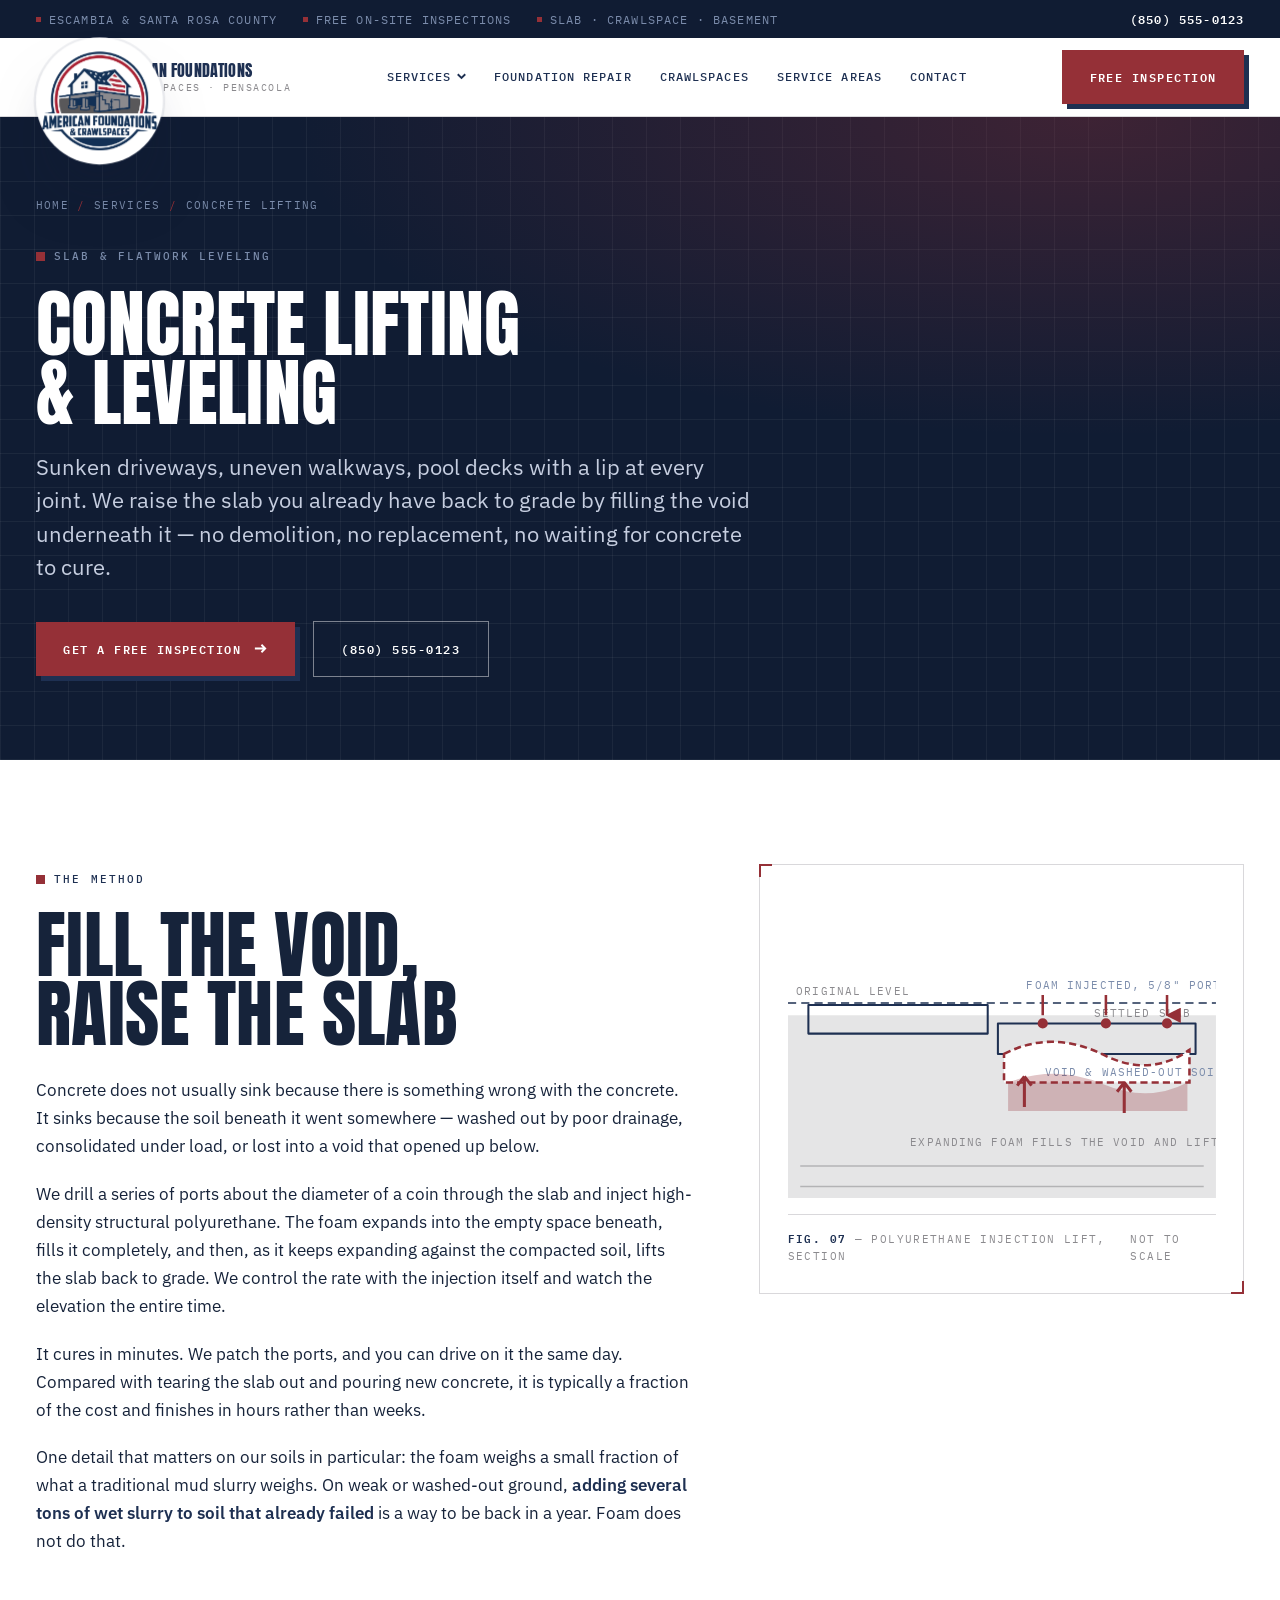
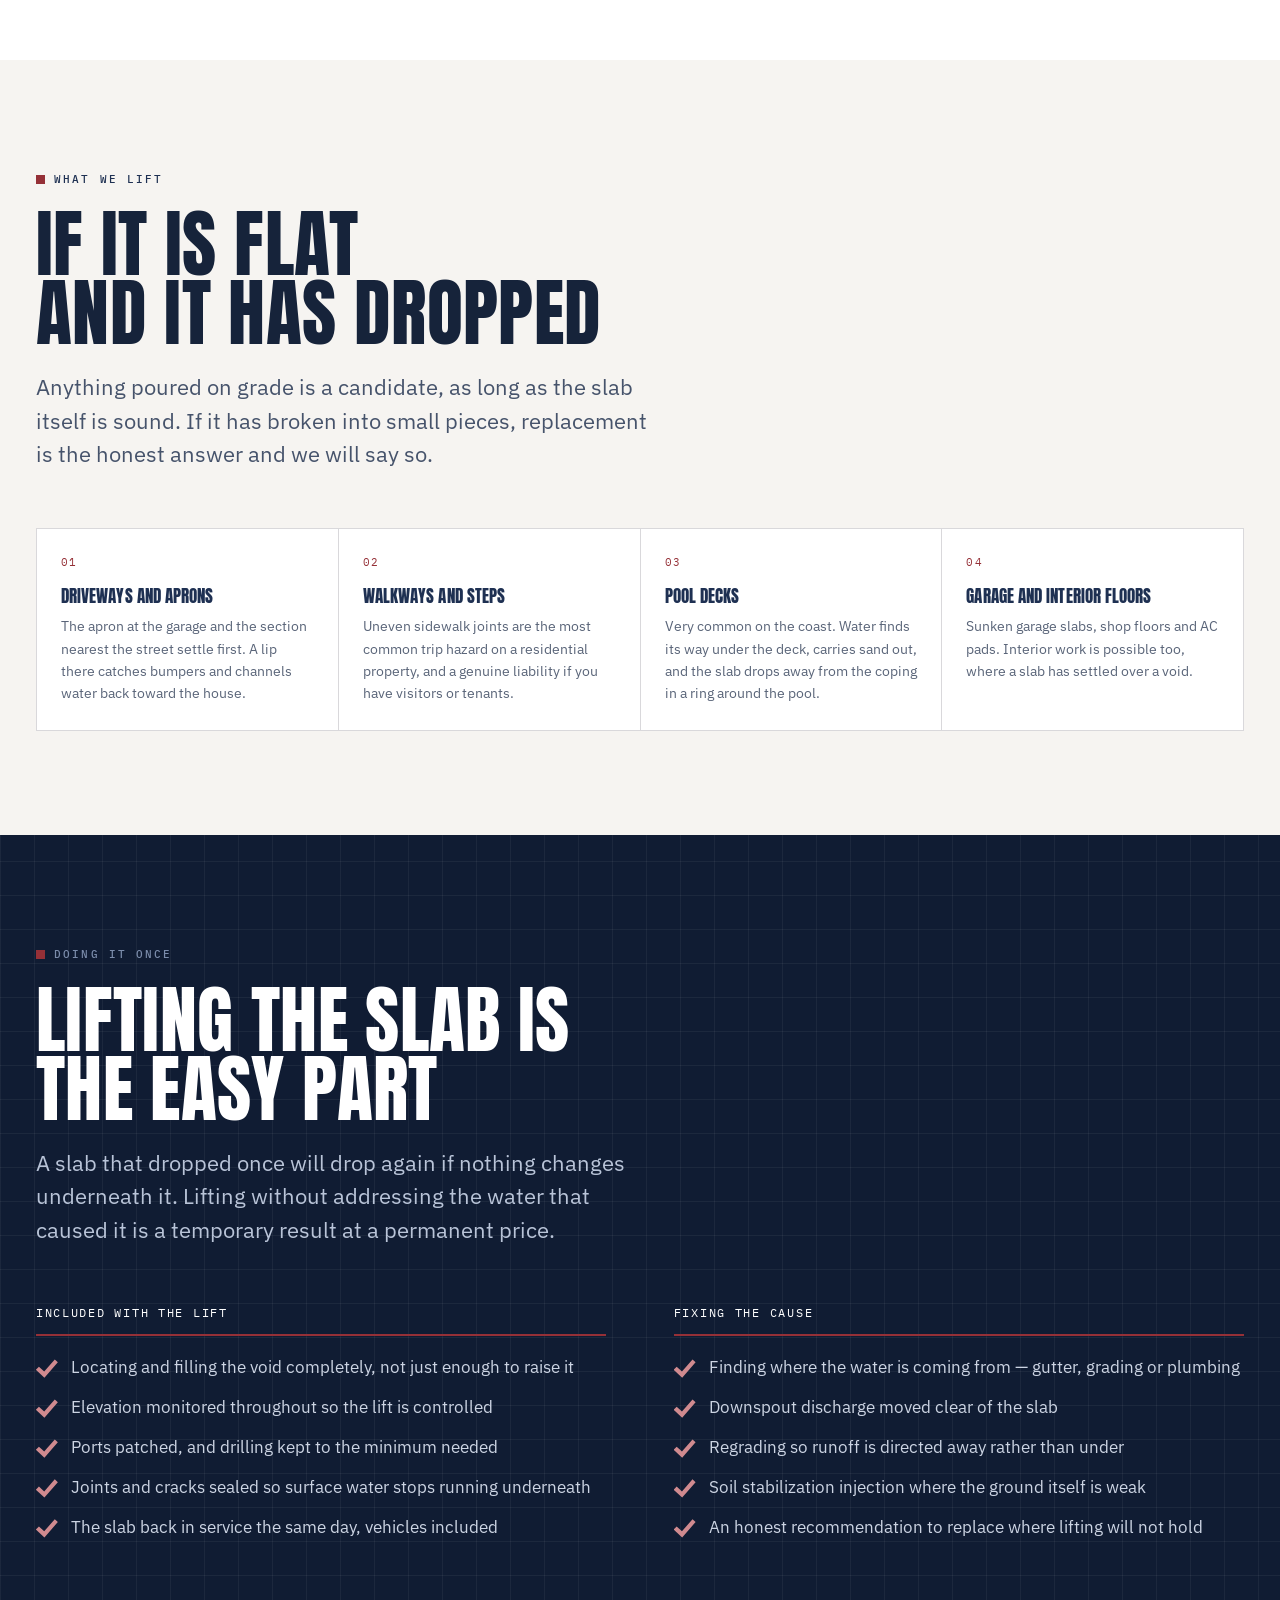
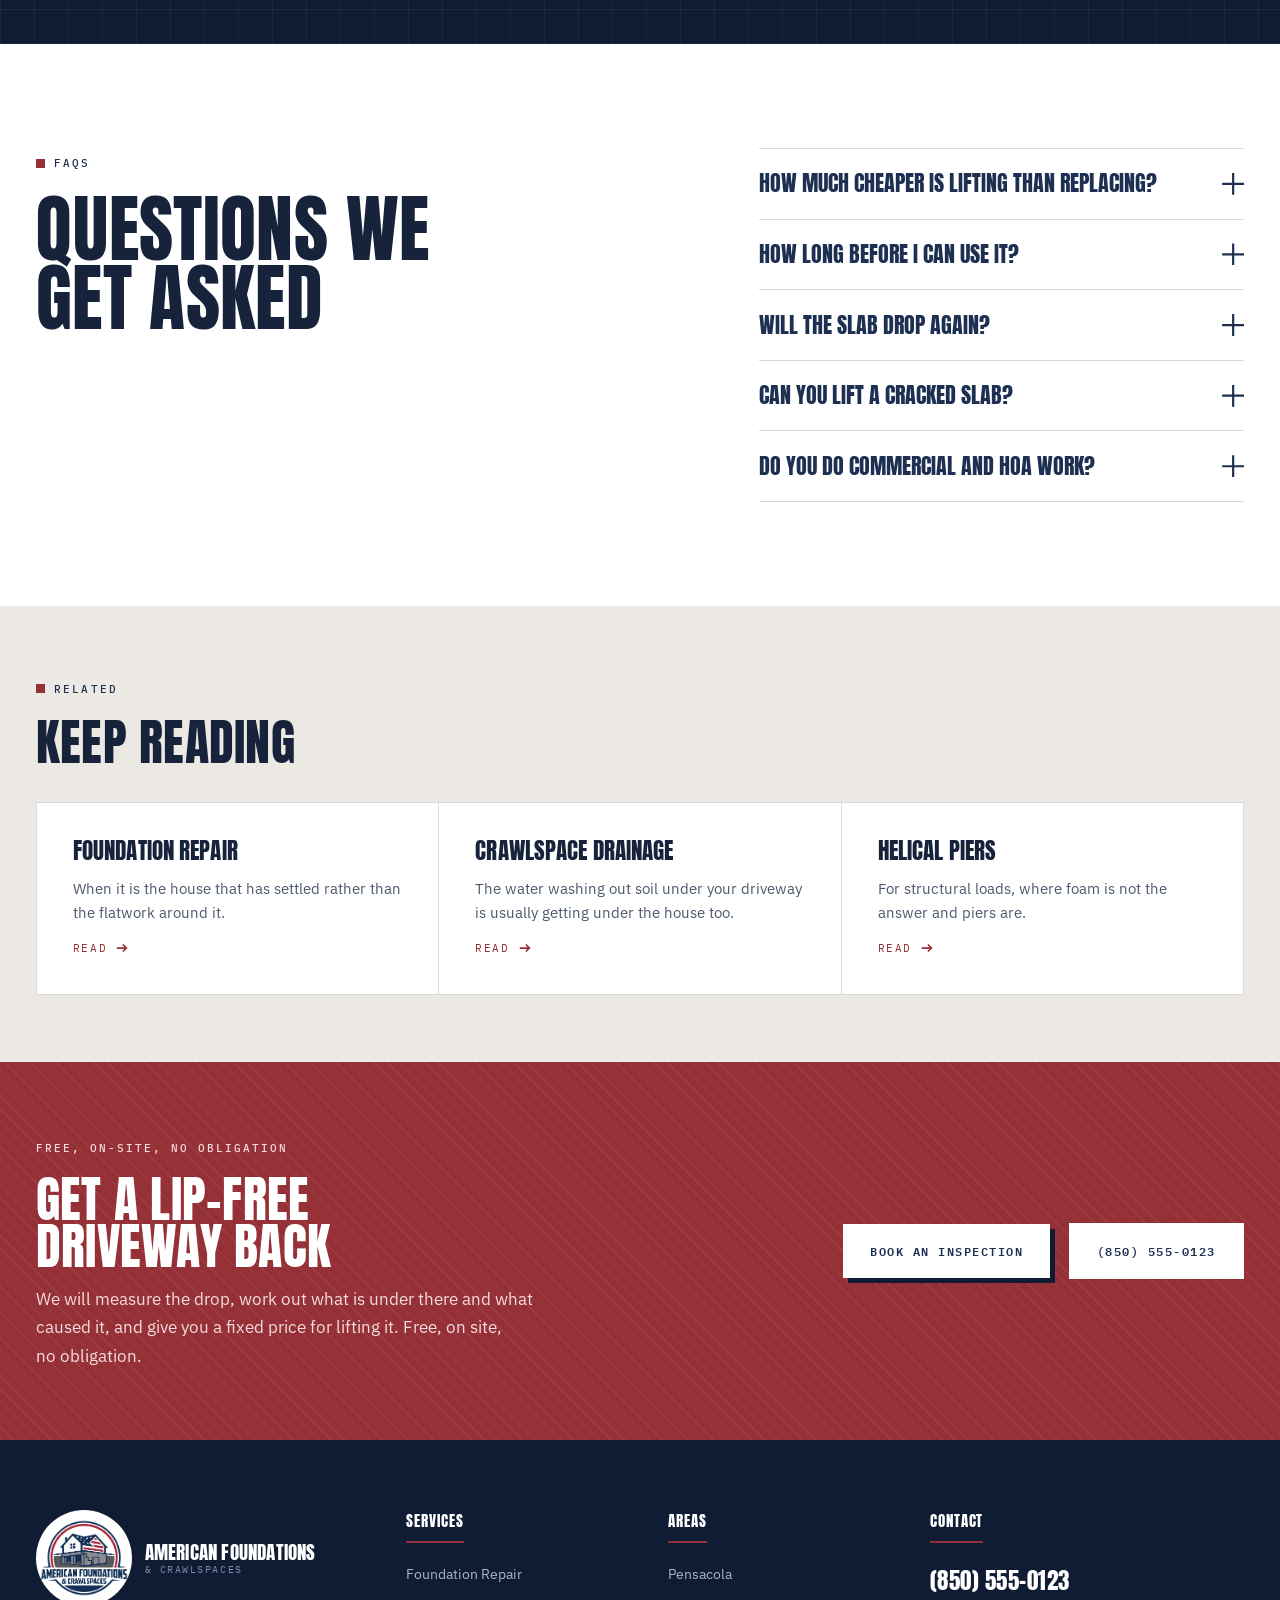
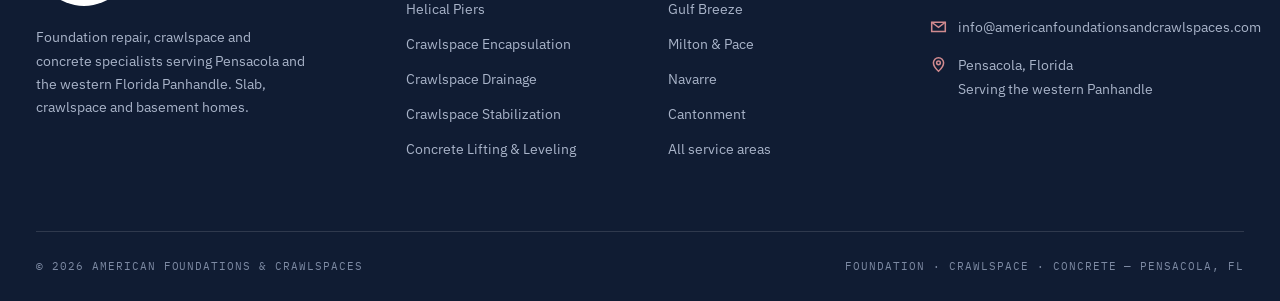
==== commit 2c7c223a: "Put the logo in a circle that shrinks into the sticky menu Swap the placeholder vector badge for the" ====
--- a/concrete-lifting.html
+++ b/concrete-lifting.html
@@ -34,8 +34,10 @@
 <header class="site-header">
   <nav class="wrap nav" aria-label="Main">
     <a class="brand" href="index.html">
-      <img src="assets/img/logo-mark.svg" width="400" height="400" alt="American Foundations &amp; Crawlspaces">
-      <span class="brand__text">
+      <span class="brand__disc">
+        <img src="assets/img/amerfclogo.png" width="850" height="850" alt="American Foundations &amp; Crawlspaces" fetchpriority="high" decoding="async">
+      </span>
+      <span class="brand__text" aria-hidden="true">
         <span class="brand__name">American Foundations</span>
         <span class="brand__sub">&amp; Crawlspaces &middot; Pensacola</span>
       </span>
@@ -340,7 +342,9 @@
     <div class="footer__top">
       <div class="footer__brand">
         <a class="brand brand--light" href="index.html">
-          <img src="assets/img/logo-mark.svg" width="400" height="400" alt="">
+          <span class="brand__disc">
+            <img src="assets/img/amerfclogo.png" width="850" height="850" alt="" loading="lazy" decoding="async">
+          </span>
           <span class="brand__text">
             <span class="brand__name">American Foundations</span>
             <span class="brand__sub">&amp; Crawlspaces</span>
--- a/assets/css/styles.css
+++ b/assets/css/styles.css
@@ -527,9 +527,22 @@
   text-decoration: none;
   flex: none;
 }
-.brand img {
-  height: clamp(52px, 4.8vw, 66px);
-  width: auto;
+/* The mark always rides on a white disc, so the navy artwork keeps its contrast
+   whichever band the lockup sits on. */
+.brand__disc {
+  --disc-size: 52px;
+  flex: none;
+  display: grid;
+  place-items: center;
+  width: var(--disc-size);
+  height: var(--disc-size);
+  border-radius: 50%;
+  background: #fff;
+  box-shadow: 0 0 0 1px rgba(30, 48, 82, 0.1);
+}
+.brand__disc img {
+  width: 92%;
+  height: auto;
 }
 .brand__text {
   display: none;
@@ -566,6 +579,51 @@
 }
 .brand--light .brand__sub {
   color: var(--navy-300);
+}
+
+/* Header medallion.
+   At the top of the page the disc is full size and hangs below the bar, sitting
+   on the hero. Once the page moves, it shrinks into the sticky menu and the
+   text lockup fades in beside it — the full-size disc already carries the
+   wordmark, so only one of the two is ever doing that job.
+   The disc's layout footprint is always the small size and only transform and
+   opacity animate, so the nav row never reflows and the header keeps one fixed
+   height: shrinking the mark cannot jolt the page below the sticky bar. */
+.site-header .brand__disc {
+  --disc-size: 46px;
+  --disc-scale: 2;
+  --disc-drop: 15px;
+  transform-origin: left center;
+  transform: translateY(var(--disc-drop)) scale(var(--disc-scale));
+  box-shadow: 0 0 0 1px rgba(30, 48, 82, 0.08), 0 16px 30px -14px rgba(16, 28, 51, 0.6);
+  transition: transform 0.5s var(--ease-out), box-shadow 0.5s var(--ease);
+}
+.site-header.is-shrunk .brand__disc {
+  transform: none;
+  box-shadow: 0 0 0 1px rgba(30, 48, 82, 0.1);
+}
+.site-header .brand__text {
+  opacity: 0;
+  transform: translateX(-8px);
+  transition: opacity 0.28s var(--ease), transform 0.45s var(--ease-out);
+}
+.site-header.is-shrunk .brand__text {
+  opacity: 1;
+  transform: none;
+}
+@media (min-width: 40rem) {
+  .site-header .brand__disc {
+    --disc-size: 50px;
+    --disc-scale: 2.2;
+    --disc-drop: 20px;
+  }
+}
+@media (min-width: 68rem) {
+  .site-header .brand__disc {
+    --disc-size: 54px;
+    --disc-scale: 2.35;
+    --disc-drop: 24px;
+  }
 }
 
 .nav__links {
@@ -1574,8 +1632,8 @@
     grid-template-columns: 1.5fr 1fr 1fr 1.2fr;
   }
 }
-.footer__brand .brand img {
-  height: 84px;
+.footer__brand .brand__disc {
+  --disc-size: 96px;
 }
 .footer__brand p {
   margin-top: 1.25rem;
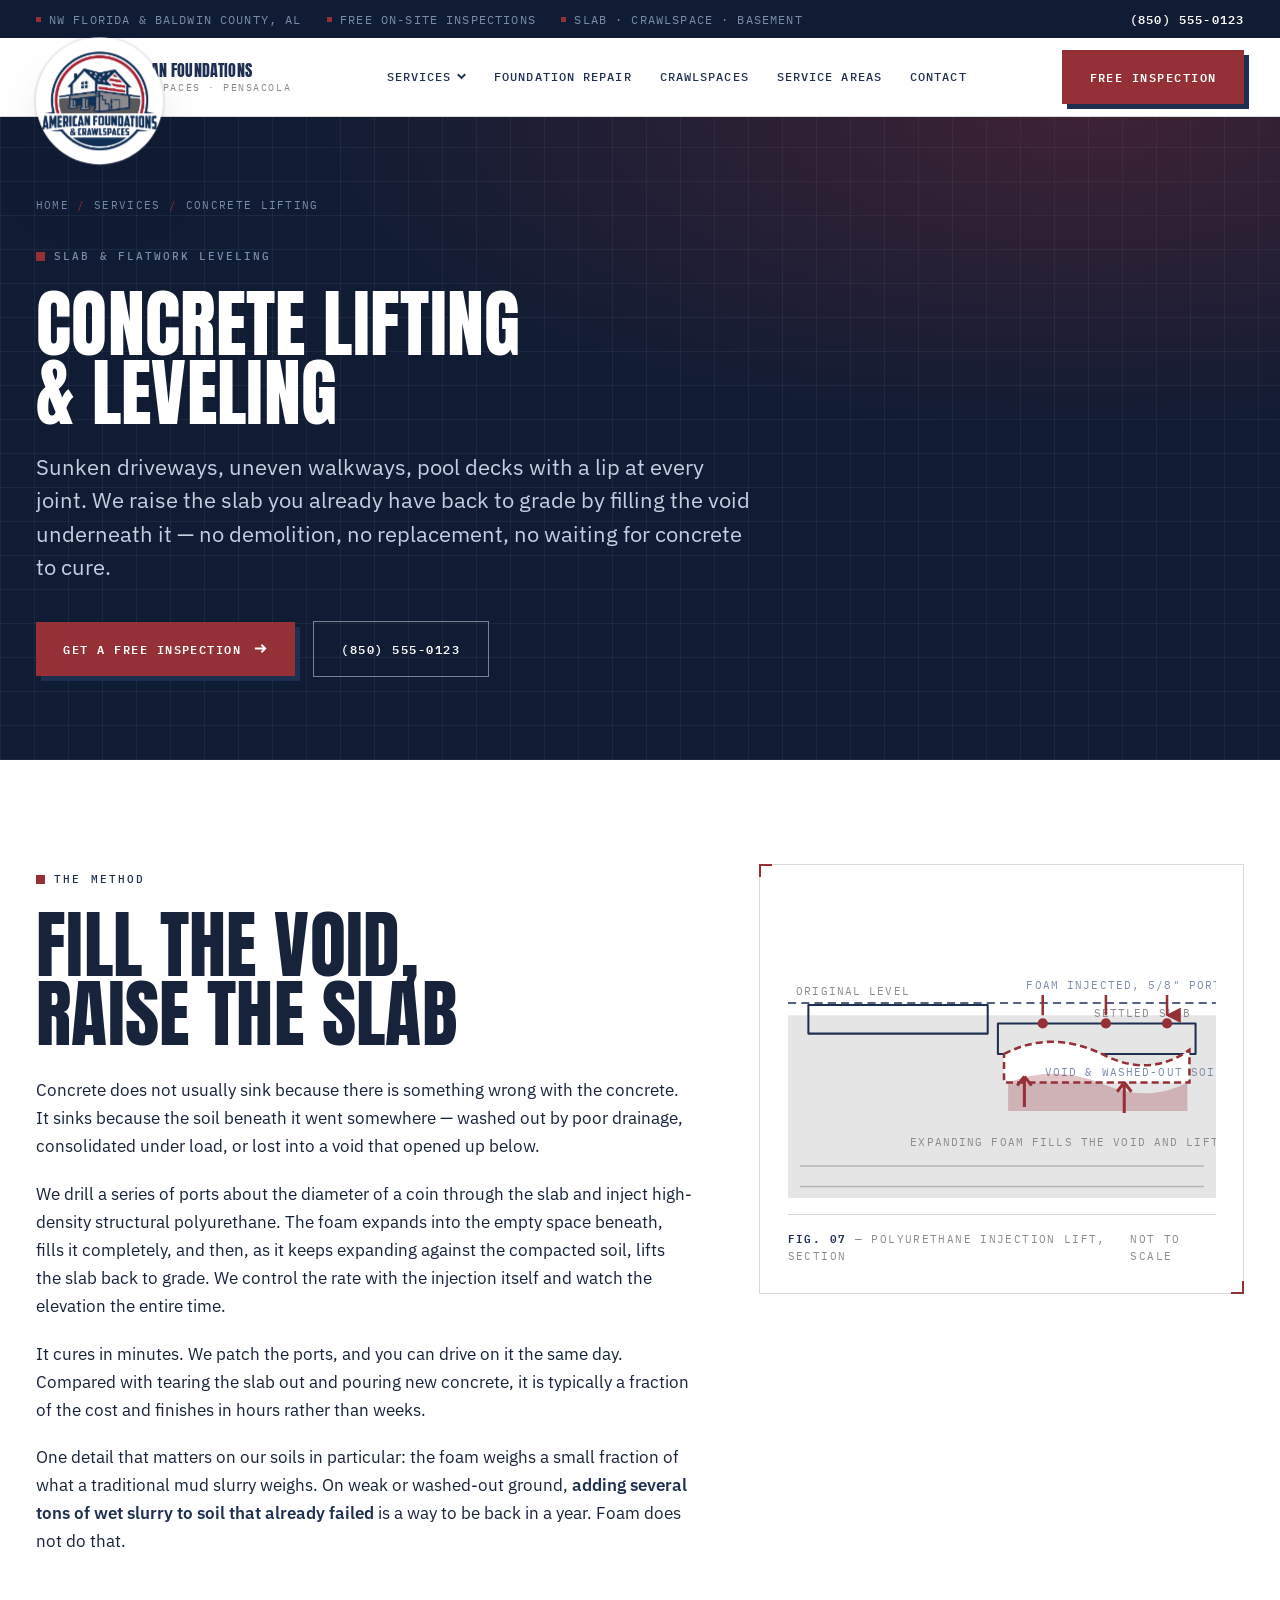
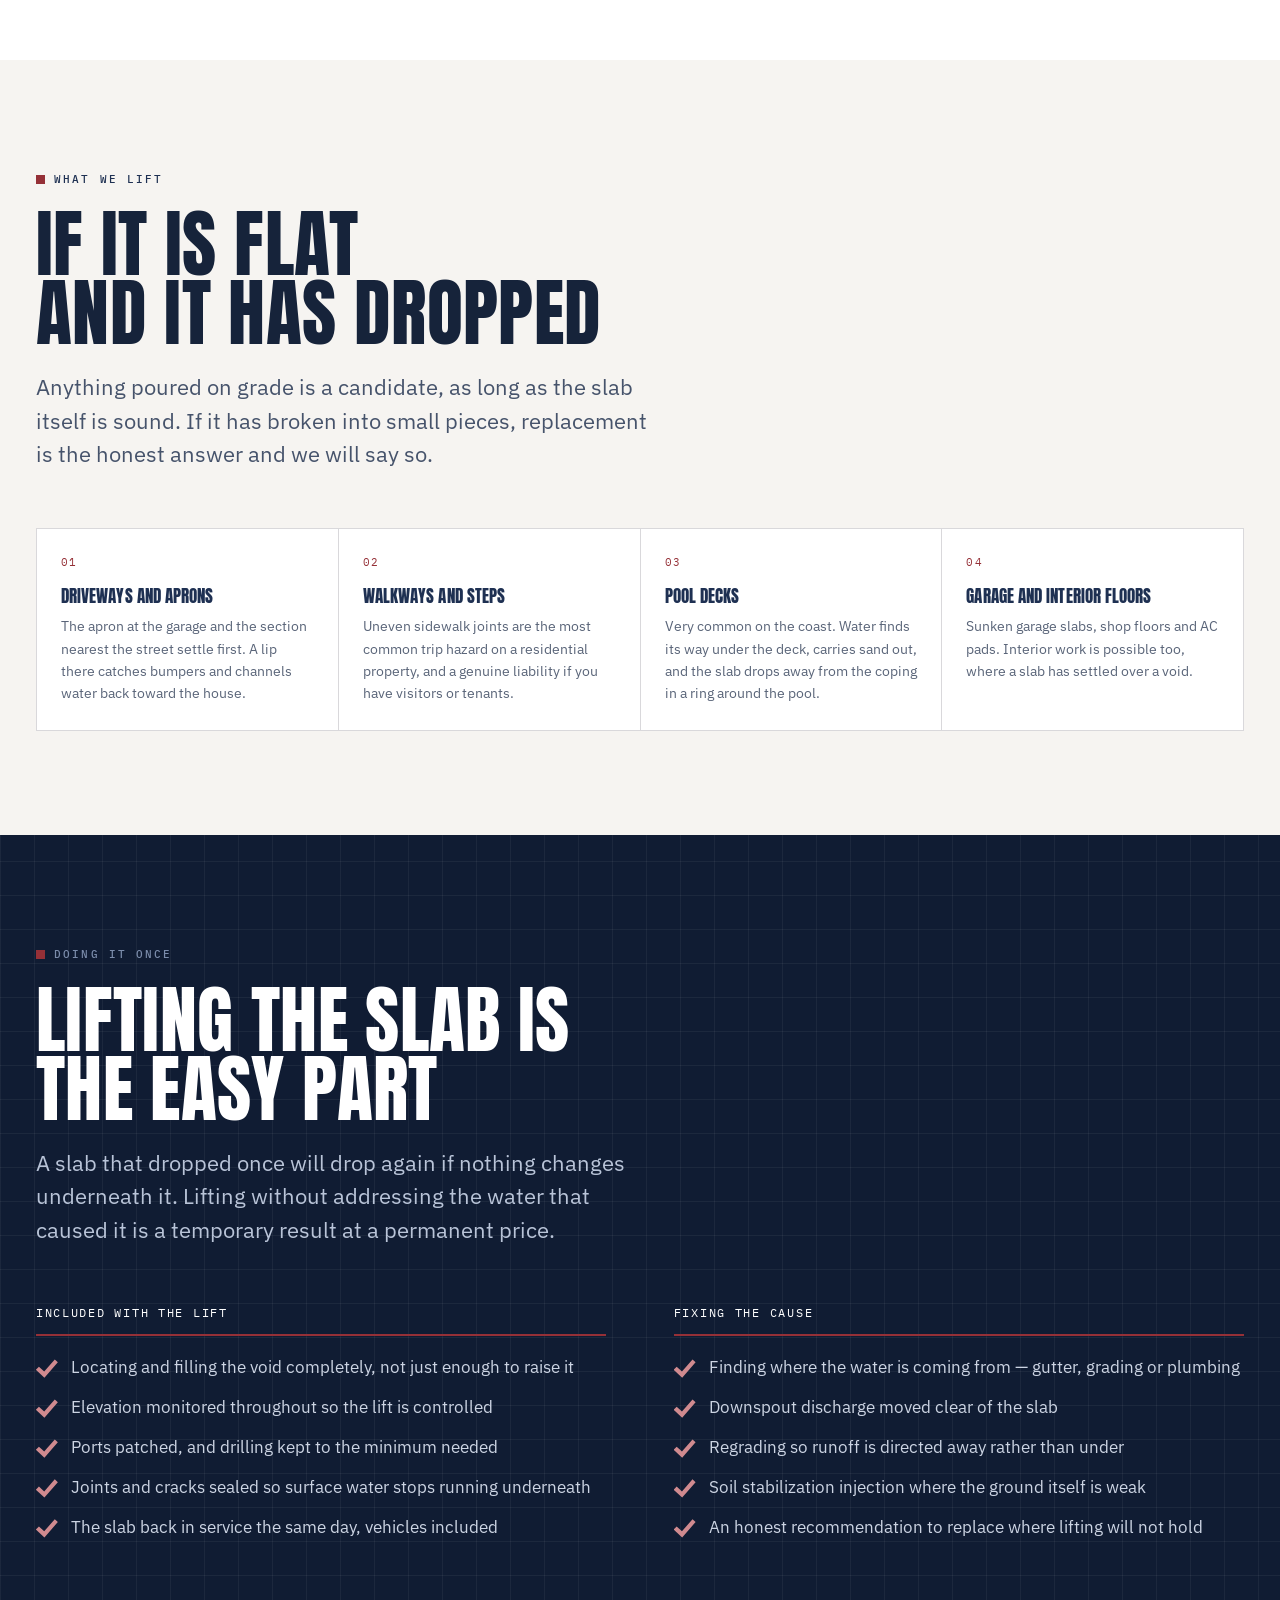
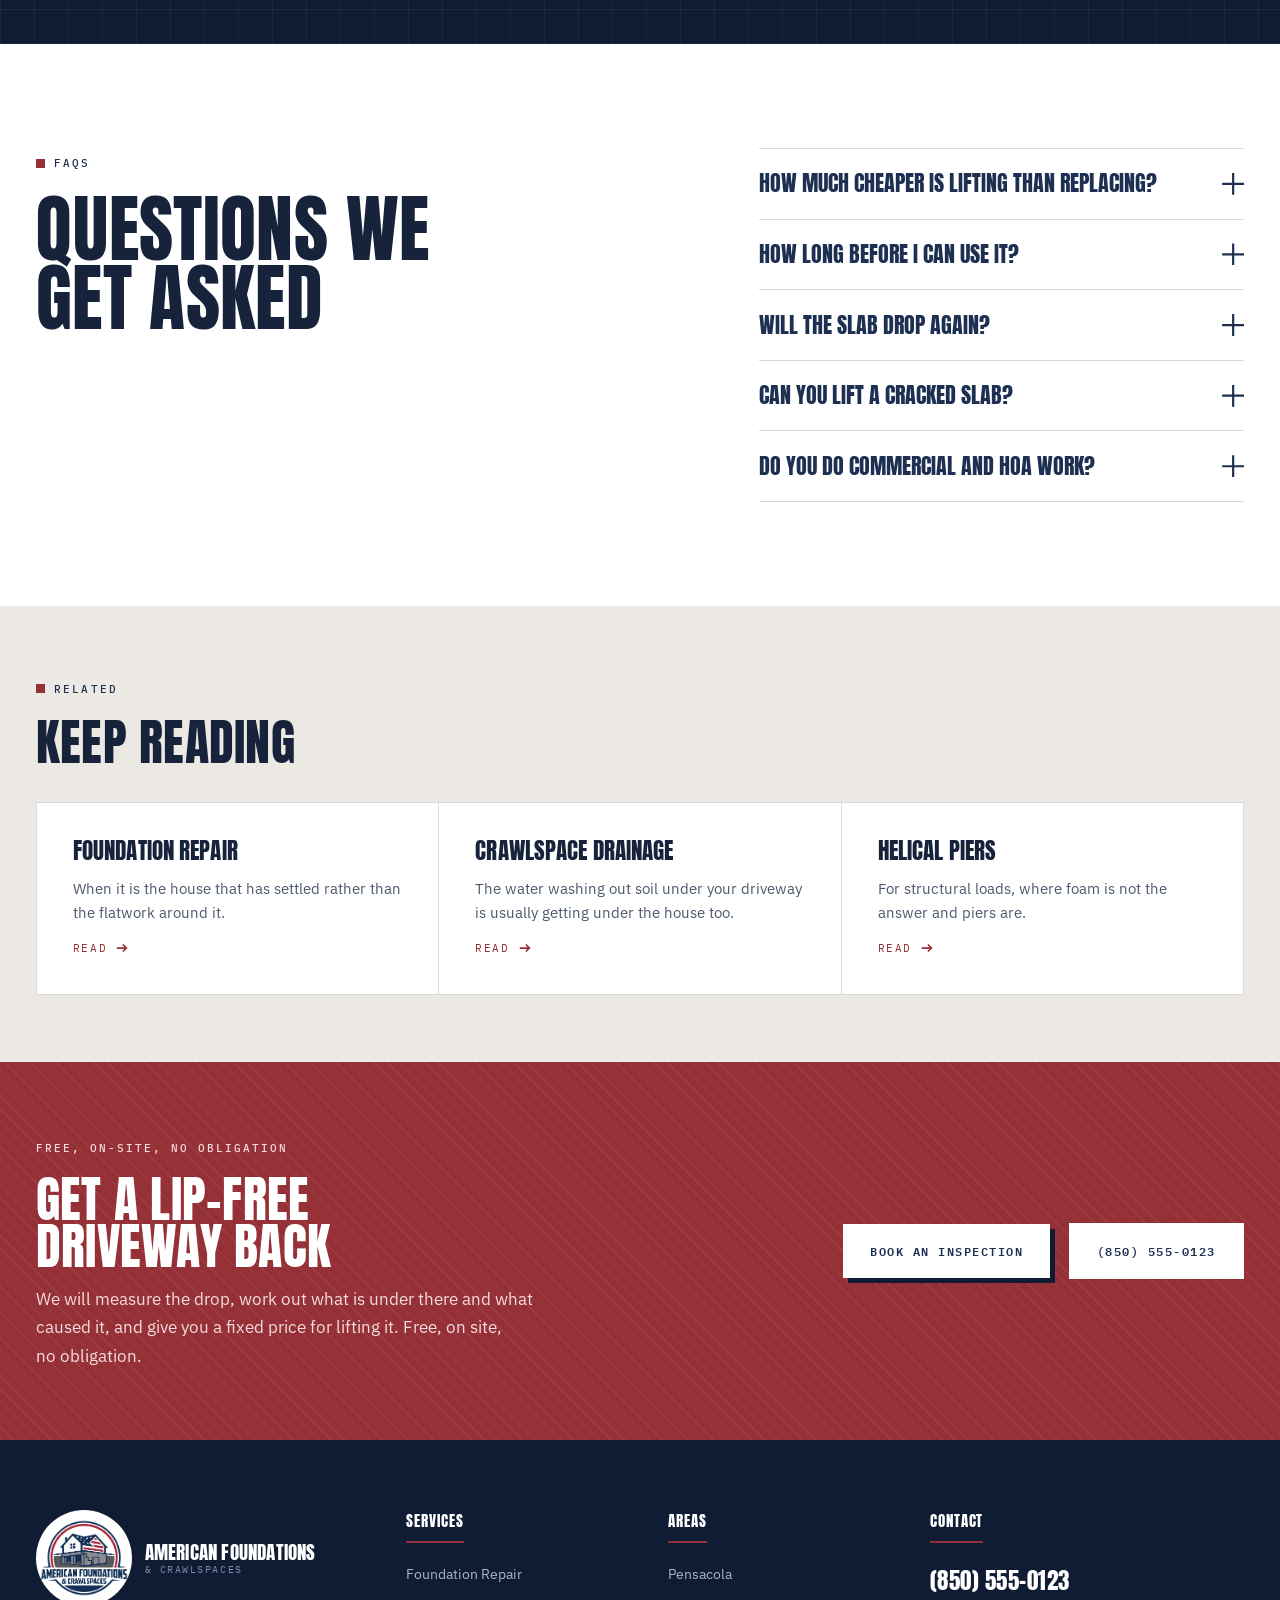
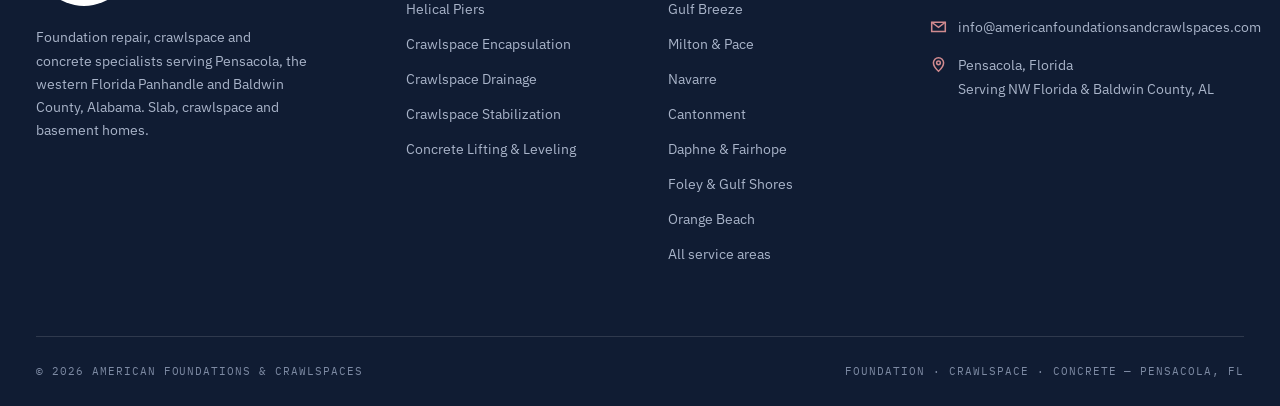
==== commit 959e2d09: "Add Baldwin County, Alabama to the service area The site covered Escambia, Santa Rosa and Okaloosa C" ====
--- a/concrete-lifting.html
+++ b/concrete-lifting.html
@@ -4,7 +4,7 @@
 <meta charset="utf-8">
 <meta name="viewport" content="width=device-width, initial-scale=1">
 <title>Concrete Lifting &amp; Leveling in Pensacola, FL</title>
-<meta name="description" content="Sunken driveways, walkways, patios and pool decks raised back to grade by polyurethane injection in Pensacola. No demolition, back in use the same day.">
+<meta name="description" content="Sunken driveways, walkways, patios and pool decks raised back to grade by polyurethane injection in NW Florida and Baldwin County, AL. No demolition.">
 <link rel="canonical" href="https://www.americanfoundationsandcrawlspaces.com/concrete-lifting.html">
 <meta name="theme-color" content="#1e3052">
 <meta property="og:type" content="article">
@@ -22,7 +22,7 @@
 <div class="topbar">
   <div class="wrap topbar__inner">
     <ul class="topbar__list">
-      <li>Escambia &amp; Santa Rosa County</li>
+      <li>NW Florida &amp; Baldwin County, AL</li>
       <li>Free on-site inspections</li>
       <li>Slab &middot; Crawlspace &middot; Basement</li>
     </ul>
@@ -351,8 +351,9 @@
           </span>
         </a>
         <p>
-          Foundation repair, crawlspace and concrete specialists serving Pensacola
-          and the western Florida Panhandle. Slab, crawlspace and basement homes.
+          Foundation repair, crawlspace and concrete specialists serving Pensacola,
+          the western Florida Panhandle and Baldwin County, Alabama. Slab,
+          crawlspace and basement homes.
         </p>
       </div>
       <div>
@@ -374,6 +375,9 @@
           <li><a href="service-areas.html">Milton &amp; Pace</a></li>
           <li><a href="service-areas.html">Navarre</a></li>
           <li><a href="service-areas.html">Cantonment</a></li>
+          <li><a href="service-areas.html">Daphne &amp; Fairhope</a></li>
+          <li><a href="service-areas.html">Foley &amp; Gulf Shores</a></li>
+          <li><a href="service-areas.html">Orange Beach</a></li>
           <li><a href="service-areas.html">All service areas</a></li>
         </ul>
       </div>
@@ -388,7 +392,7 @@
           </a>
           <a href="service-areas.html">
             <svg viewBox="0 0 20 20" fill="none" stroke="currentColor" stroke-width="1.8" aria-hidden="true"><path d="M10 18s6-5.4 6-10A6 6 0 0 0 4 8c0 4.6 6 10 6 10z"/><circle cx="10" cy="8" r="2.2"/></svg>
-            Pensacola, Florida<br>Serving the western Panhandle
+            Pensacola, Florida<br>Serving NW Florida &amp; Baldwin County, AL
           </a>
         </address>
       </div>
@@ -435,6 +439,10 @@
     {
       "@type": "AdministrativeArea",
       "name": "Santa Rosa County, Florida"
+    },
+    {
+      "@type": "AdministrativeArea",
+      "name": "Baldwin County, Alabama"
     }
   ],
   "description": "Raising sunken concrete driveways, sidewalks, patios, pool decks and garage floors by polyurethane injection in Pensacola, Florida."
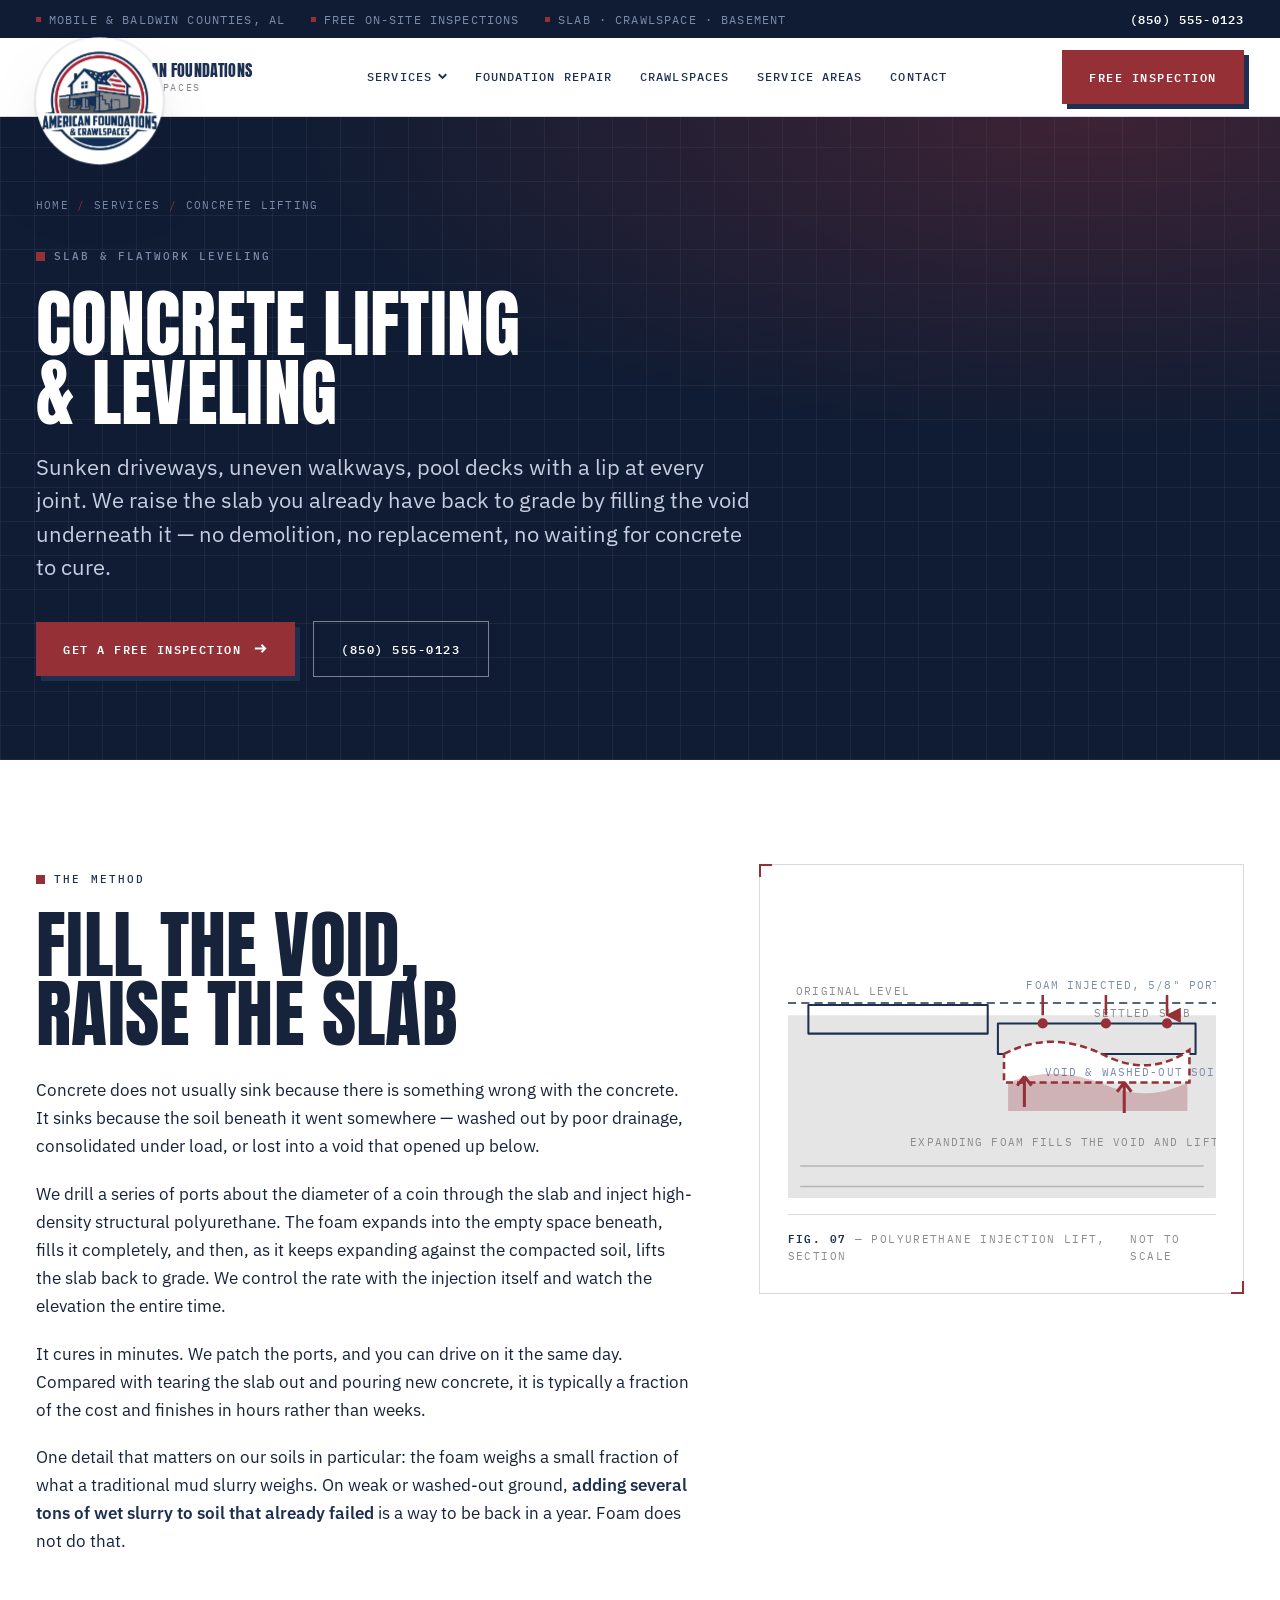
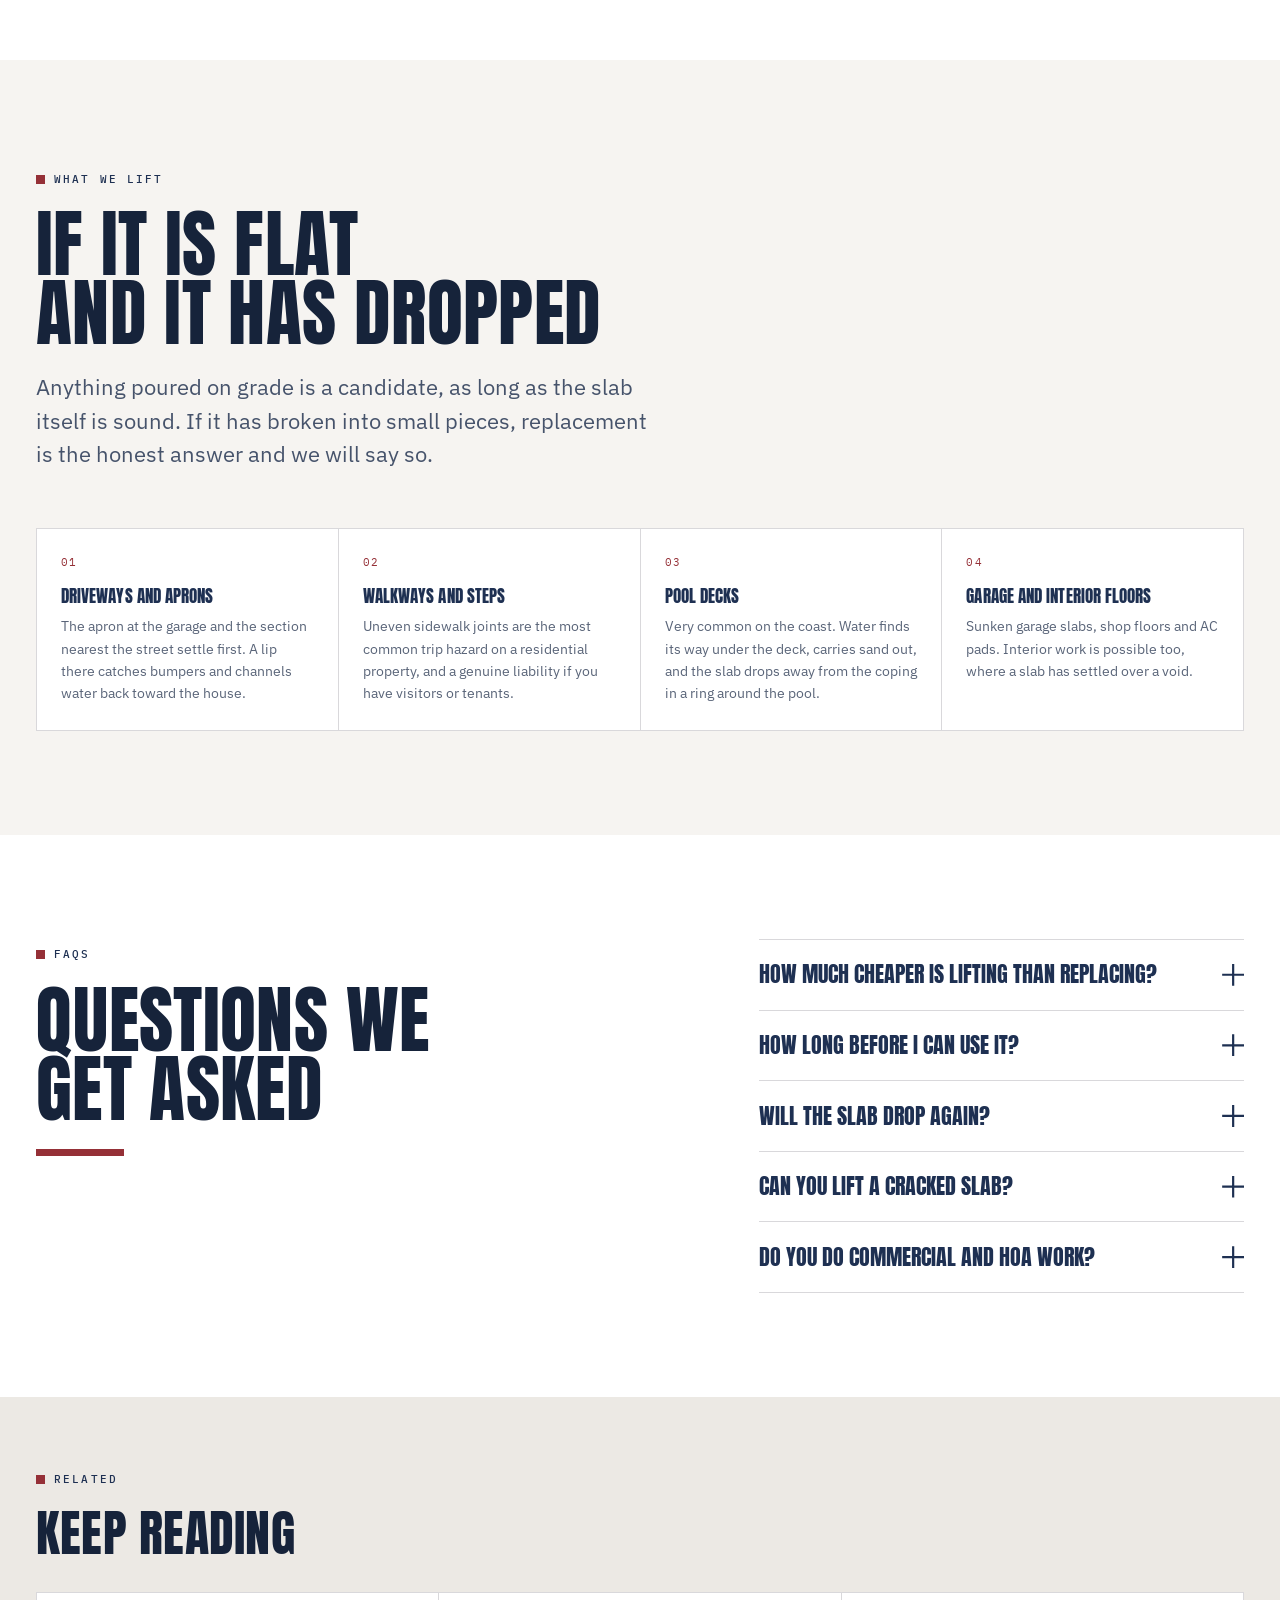
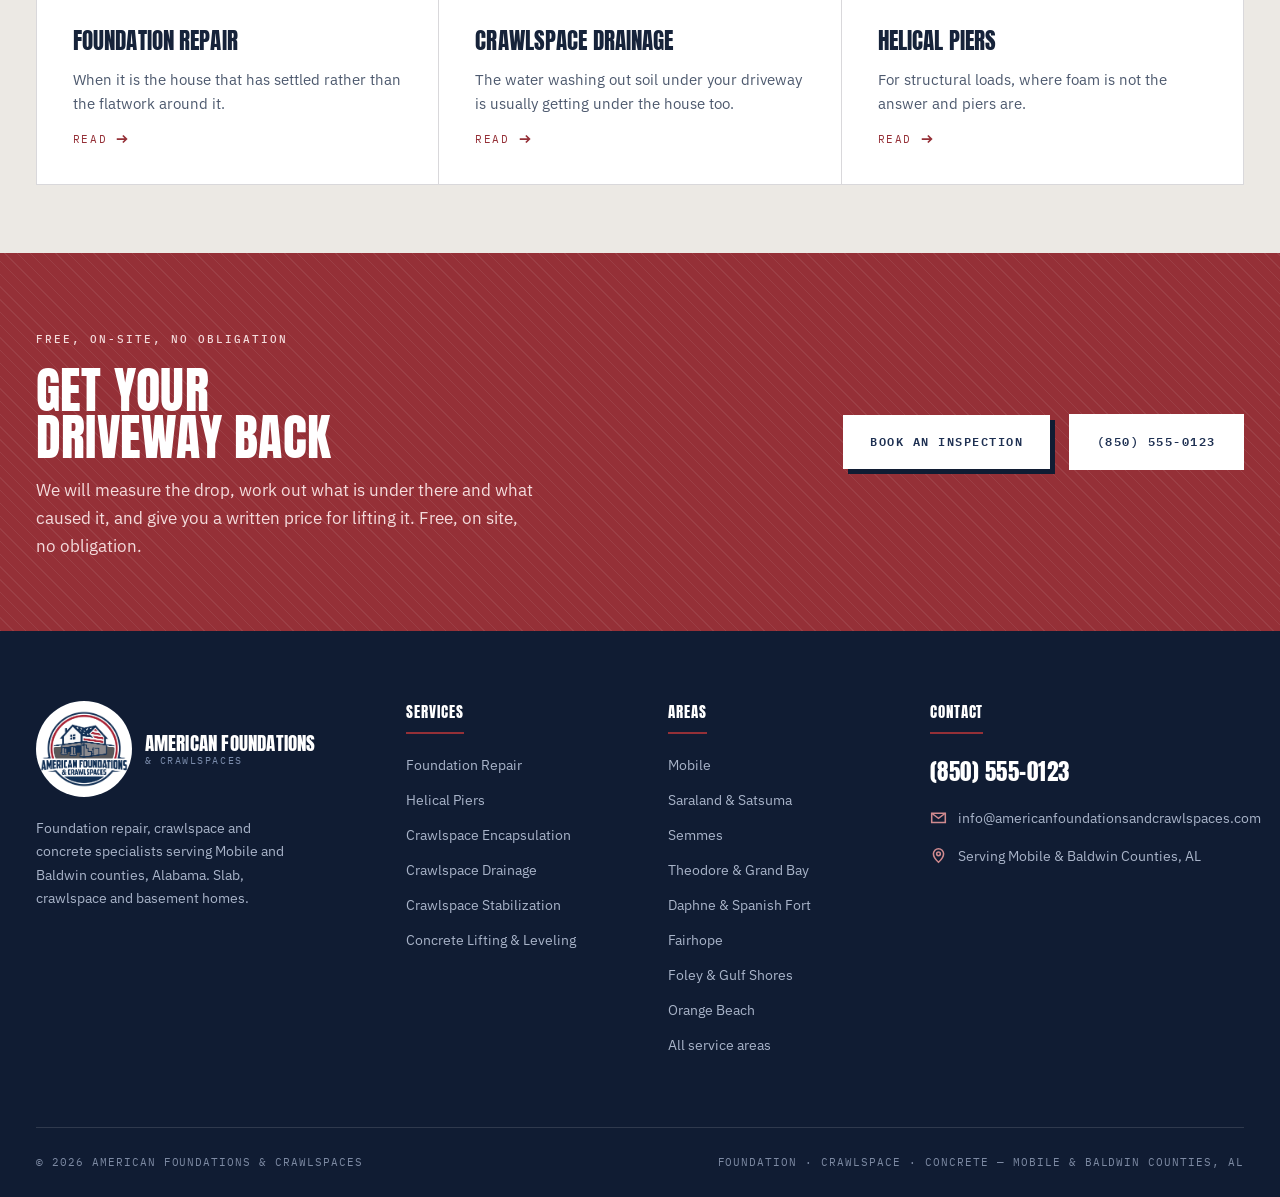
==== commit 822f1d35: "Apply owner's content review: Mobile & Baldwin focus, less how-to copy Service area - Lead with Mobi" ====
--- a/concrete-lifting.html
+++ b/concrete-lifting.html
@@ -3,12 +3,12 @@
 <head>
 <meta charset="utf-8">
 <meta name="viewport" content="width=device-width, initial-scale=1">
-<title>Concrete Lifting &amp; Leveling in Pensacola, FL</title>
-<meta name="description" content="Sunken driveways, walkways, patios and pool decks raised back to grade by polyurethane injection in NW Florida and Baldwin County, AL. No demolition.">
+<title>Concrete Lifting &amp; Leveling in Mobile &amp; Baldwin, AL</title>
+<meta name="description" content="Sunken driveways, walkways, patios and pool decks raised back to grade by polyurethane injection in Mobile and Baldwin counties, AL. No demolition.">
 <link rel="canonical" href="https://www.americanfoundationsandcrawlspaces.com/concrete-lifting.html">
 <meta name="theme-color" content="#1e3052">
 <meta property="og:type" content="article">
-<meta property="og:title" content="Concrete Lifting &amp; Leveling in Pensacola, FL">
+<meta property="og:title" content="Concrete Lifting &amp; Leveling in Mobile &amp; Baldwin, AL">
 <meta property="og:description" content="Sunken slabs raised back to grade by foam injection. No demolition, no cure time, same-day use.">
 <link rel="icon" href="assets/img/favicon.svg" type="image/svg+xml">
 <link rel="preload" href="assets/fonts/anton-400.woff2" as="font" type="font/woff2" crossorigin>
@@ -22,7 +22,7 @@
 <div class="topbar">
   <div class="wrap topbar__inner">
     <ul class="topbar__list">
-      <li>NW Florida &amp; Baldwin County, AL</li>
+      <li>Mobile &amp; Baldwin Counties, AL</li>
       <li>Free on-site inspections</li>
       <li>Slab &middot; Crawlspace &middot; Basement</li>
     </ul>
@@ -39,7 +39,7 @@
       </span>
       <span class="brand__text" aria-hidden="true">
         <span class="brand__name">American Foundations</span>
-        <span class="brand__sub">&amp; Crawlspaces &middot; Pensacola</span>
+        <span class="brand__sub">&amp; Crawlspaces</span>
       </span>
     </a>
     <ul class="nav__links">
@@ -221,38 +221,6 @@
     </div>
   </section>
 
-  <section class="section band--navy" style="color:#fff">
-    <div class="wrap">
-      <div class="section-head">
-        <span class="tag tag--light" data-reveal>Doing it once</span>
-        <h2 data-reveal style="color:#fff">Lifting the slab is<br>the easy part</h2>
-        <p data-reveal style="color:#b9c4d8">A slab that dropped once will drop again if nothing changes underneath it. Lifting without addressing the water that caused it is a temporary result at a permanent price.</p>
-      </div>
-      <div class="split" data-reveal>
-        <div>
-          <span class="county" style="color:#fff;border-color:var(--red)">Included with the lift</span>
-          <ul class="check check--light">
-            <li>Locating and filling the void completely, not just enough to raise it</li>
-            <li>Elevation monitored throughout so the lift is controlled</li>
-            <li>Ports patched, and drilling kept to the minimum needed</li>
-            <li>Joints and cracks sealed so surface water stops running underneath</li>
-            <li>The slab back in service the same day, vehicles included</li>
-          </ul>
-        </div>
-        <div>
-          <span class="county" style="color:#fff;border-color:var(--red)">Fixing the cause</span>
-          <ul class="check check--light">
-            <li>Finding where the water is coming from &mdash; gutter, grading or plumbing</li>
-            <li>Downspout discharge moved clear of the slab</li>
-            <li>Regrading so runoff is directed away rather than under</li>
-            <li>Soil stabilization injection where the ground itself is weak</li>
-            <li>An honest recommendation to replace where lifting will not hold</li>
-          </ul>
-        </div>
-      </div>
-    </div>
-  </section>
-
   <section class="section section--white">
     <div class="wrap split split--wide-left split--top">
       <div>
@@ -277,14 +245,14 @@
         <details>
           <summary>Will the slab drop again?</summary>
           <div class="faq__body">
-            <p>Not because of the foam, which does not wash out, compress or break down. It can drop again if whatever removed the original soil is still active, which is why we spend time finding the water source and correcting it as part of the job.</p>
+            <p>Not because of the foam, which does not wash out, compress or break down. It can drop again if whatever removed the original soil is still active.</p>
             <p>If we look at your slab and conclude that lifting will not hold, we will tell you that rather than take the work.</p>
           </div>
         </details>
         <details>
           <summary>Can you lift a cracked slab?</summary>
           <div class="faq__body">
-            <p>Often, yes. A slab with a few cracks can usually be lifted and the cracks sealed afterward. What we cannot do much with is a slab that has already broken into many small pieces or has badly spalled, deteriorated concrete &mdash; at that point there is nothing structurally continuous left to lift, and replacement is the right call.</p>
+            <p>Often, yes. A slab with a few cracks can usually be lifted. What we cannot do much with is a slab that has already broken into many small pieces or has badly spalled, deteriorated concrete &mdash; at that point there is nothing structurally continuous left to lift, and replacement is the right call.</p>
           </div>
         </details>
         <details>
@@ -325,8 +293,8 @@
     <div class="wrap band__inner">
       <div>
         <span class="tag tag--plain" style="color:#f4dcdd">Free, on-site, no obligation</span>
-        <h2 style="margin-top:1rem">Get a lip-free<br>driveway back</h2>
-        <p>We will measure the drop, work out what is under there and what caused it, and give you a fixed price for lifting it. Free, on site, no obligation.</p>
+        <h2 style="margin-top:1rem">Get your<br>driveway back</h2>
+        <p>We will measure the drop, work out what is under there and what caused it, and give you a written price for lifting it. Free, on site, no obligation.</p>
       </div>
       <div class="btn-row">
         <a class="btn" href="contact.html">Book an Inspection</a>
@@ -351,9 +319,8 @@
           </span>
         </a>
         <p>
-          Foundation repair, crawlspace and concrete specialists serving Pensacola,
-          the western Florida Panhandle and Baldwin County, Alabama. Slab,
-          crawlspace and basement homes.
+          Foundation repair, crawlspace and concrete specialists serving Mobile and
+          Baldwin counties, Alabama. Slab, crawlspace and basement homes.
         </p>
       </div>
       <div>
@@ -370,12 +337,12 @@
       <div>
         <h4>Areas</h4>
         <ul>
-          <li><a href="service-areas.html">Pensacola</a></li>
-          <li><a href="service-areas.html">Gulf Breeze</a></li>
-          <li><a href="service-areas.html">Milton &amp; Pace</a></li>
-          <li><a href="service-areas.html">Navarre</a></li>
-          <li><a href="service-areas.html">Cantonment</a></li>
-          <li><a href="service-areas.html">Daphne &amp; Fairhope</a></li>
+          <li><a href="service-areas.html">Mobile</a></li>
+          <li><a href="service-areas.html">Saraland &amp; Satsuma</a></li>
+          <li><a href="service-areas.html">Semmes</a></li>
+          <li><a href="service-areas.html">Theodore &amp; Grand Bay</a></li>
+          <li><a href="service-areas.html">Daphne &amp; Spanish Fort</a></li>
+          <li><a href="service-areas.html">Fairhope</a></li>
           <li><a href="service-areas.html">Foley &amp; Gulf Shores</a></li>
           <li><a href="service-areas.html">Orange Beach</a></li>
           <li><a href="service-areas.html">All service areas</a></li>
@@ -392,14 +359,14 @@
           </a>
           <a href="service-areas.html">
             <svg viewBox="0 0 20 20" fill="none" stroke="currentColor" stroke-width="1.8" aria-hidden="true"><path d="M10 18s6-5.4 6-10A6 6 0 0 0 4 8c0 4.6 6 10 6 10z"/><circle cx="10" cy="8" r="2.2"/></svg>
-            Pensacola, Florida<br>Serving NW Florida &amp; Baldwin County, AL
+            Serving Mobile &amp; Baldwin Counties, AL
           </a>
         </address>
       </div>
     </div>
     <div class="footer__meta">
       <span>&copy; <span data-year>2026</span> American Foundations &amp; Crawlspaces</span>
-      <span>Foundation &middot; Crawlspace &middot; Concrete &mdash; Pensacola, FL</span>
+      <span>Foundation &middot; Crawlspace &middot; Concrete &mdash; Mobile &amp; Baldwin Counties, AL</span>
     </div>
   </div>
 </footer>
@@ -419,33 +386,23 @@
   "provider": {
     "@type": "HomeAndConstructionBusiness",
     "name": "American Foundations & Crawlspaces",
-    "telephone": "+1-850-555-0123",
-    "address": {
-      "@type": "PostalAddress",
-      "addressLocality": "Pensacola",
-      "addressRegion": "FL",
-      "addressCountry": "US"
-    }
+    "telephone": "+1-850-555-0123"
   },
   "areaServed": [
     {
       "@type": "City",
-      "name": "Pensacola"
+      "name": "Mobile"
     },
     {
       "@type": "AdministrativeArea",
-      "name": "Escambia County, Florida"
-    },
-    {
-      "@type": "AdministrativeArea",
-      "name": "Santa Rosa County, Florida"
+      "name": "Mobile County, Alabama"
     },
     {
       "@type": "AdministrativeArea",
       "name": "Baldwin County, Alabama"
     }
   ],
-  "description": "Raising sunken concrete driveways, sidewalks, patios, pool decks and garage floors by polyurethane injection in Pensacola, Florida."
+  "description": "Raising sunken concrete driveways, sidewalks, patios, pool decks and garage floors by polyurethane injection in Mobile and Baldwin counties, Alabama."
 }
 </script>
 
@@ -475,7 +432,7 @@
       "name": "Will the slab drop again?",
       "acceptedAnswer": {
         "@type": "Answer",
-        "text": "Not because of the foam, which does not wash out, compress or break down. It can drop again if whatever removed the original soil is still active, which is why we spend time finding the water source and correcting it as part of the job. If we look at your slab and conclude that lifting will not hold, we will tell you that rather than take the work."
+        "text": "Not because of the foam, which does not wash out, compress or break down. It can drop again if whatever removed the original soil is still active. If we look at your slab and conclude that lifting will not hold, we will tell you that rather than take the work."
       }
     },
     {
@@ -483,7 +440,7 @@
       "name": "Can you lift a cracked slab?",
       "acceptedAnswer": {
         "@type": "Answer",
-        "text": "Often, yes. A slab with a few cracks can usually be lifted and the cracks sealed afterward. What we cannot do much with is a slab that has already broken into many small pieces or has badly spalled, deteriorated concrete &mdash; at that point there is nothing structurally continuous left to lift, and replacement is the right call."
+        "text": "Often, yes. A slab with a few cracks can usually be lifted. What we cannot do much with is a slab that has already broken into many small pieces or has badly spalled, deteriorated concrete &mdash; at that point there is nothing structurally continuous left to lift, and replacement is the right call."
       }
     },
     {
--- a/assets/css/styles.css
+++ b/assets/css/styles.css
@@ -1102,6 +1102,20 @@
     grid-template-columns: repeat(4, 1fr);
   }
 }
+/* Five cards: the odd one spans both columns on tablets, one row of five on desktop */
+@media (min-width: 40rem) {
+  .signs--5 .sign:last-child {
+    grid-column: span 2;
+  }
+}
+@media (min-width: 62rem) {
+  .signs--5 {
+    grid-template-columns: repeat(5, 1fr);
+  }
+  .signs--5 .sign:last-child {
+    grid-column: auto;
+  }
+}
 .sign {
   border-right: 1px solid var(--gray-200);
   border-bottom: 1px solid var(--gray-200);
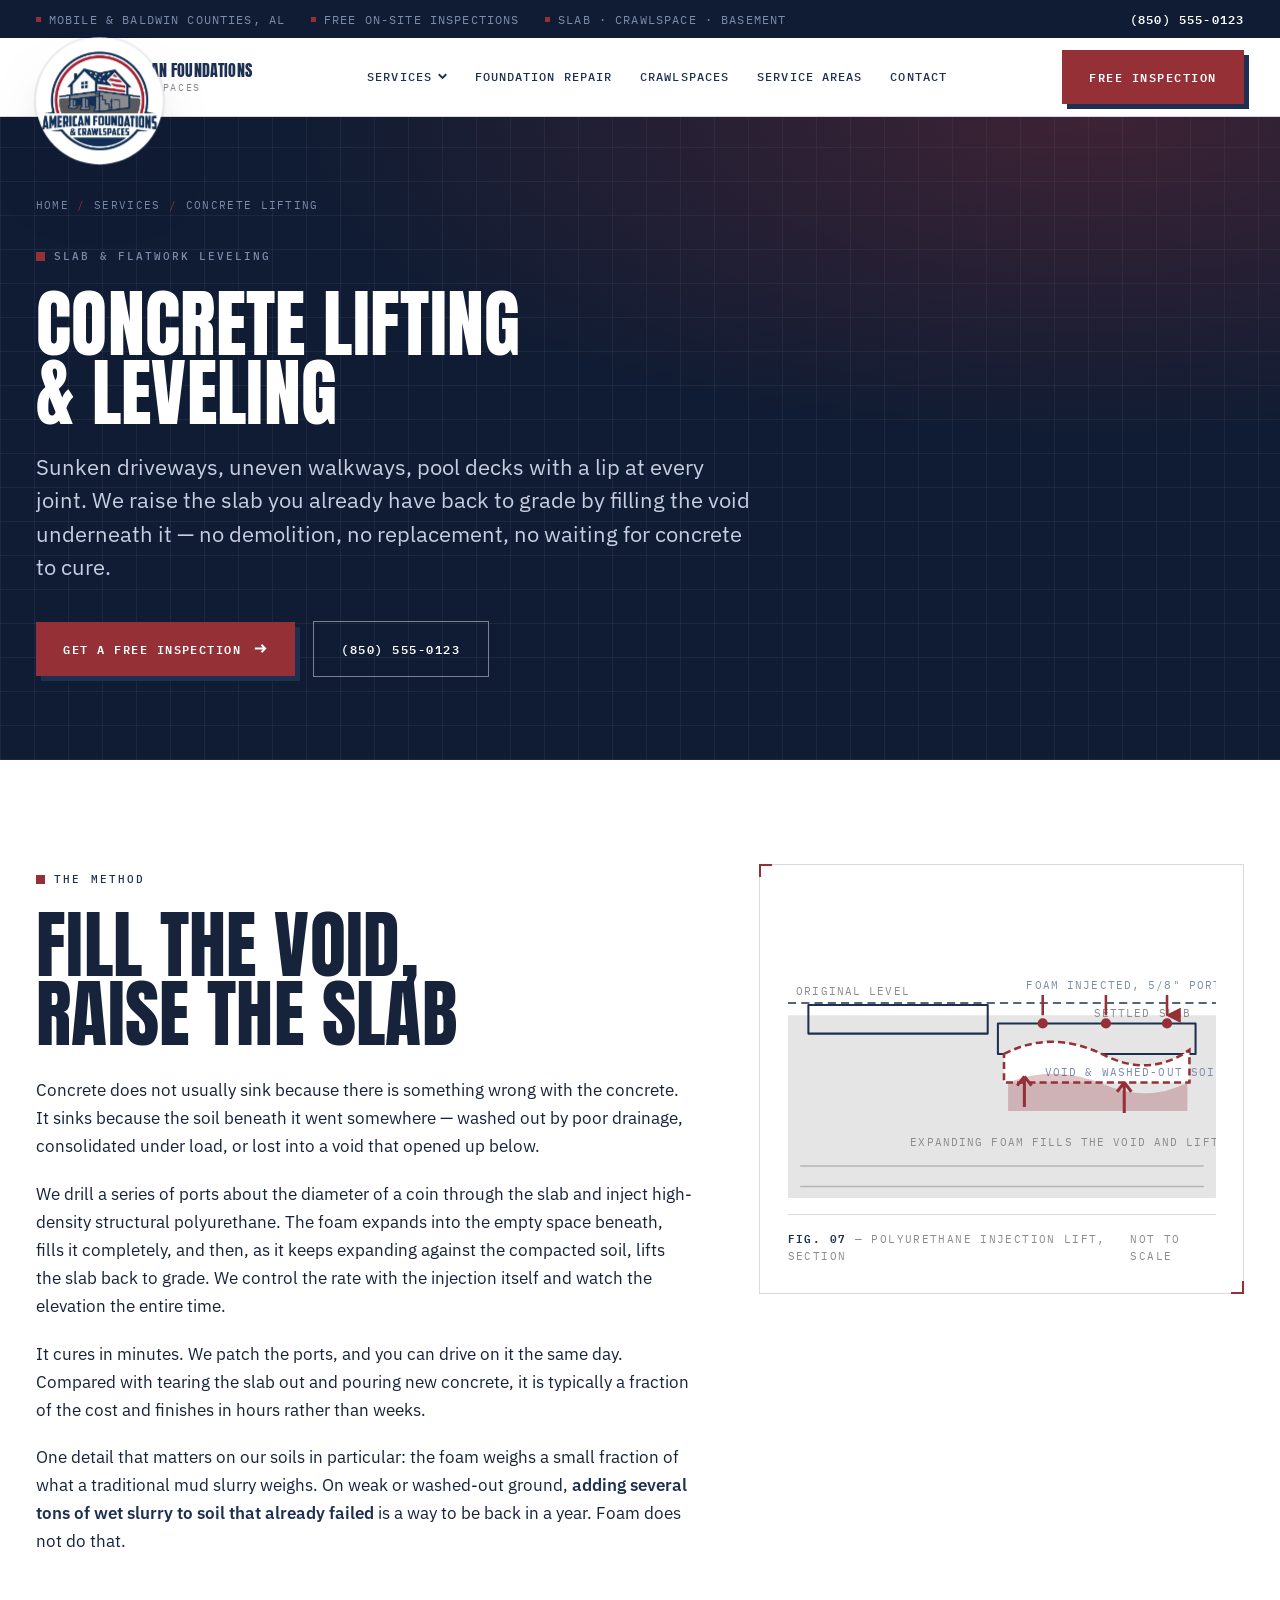
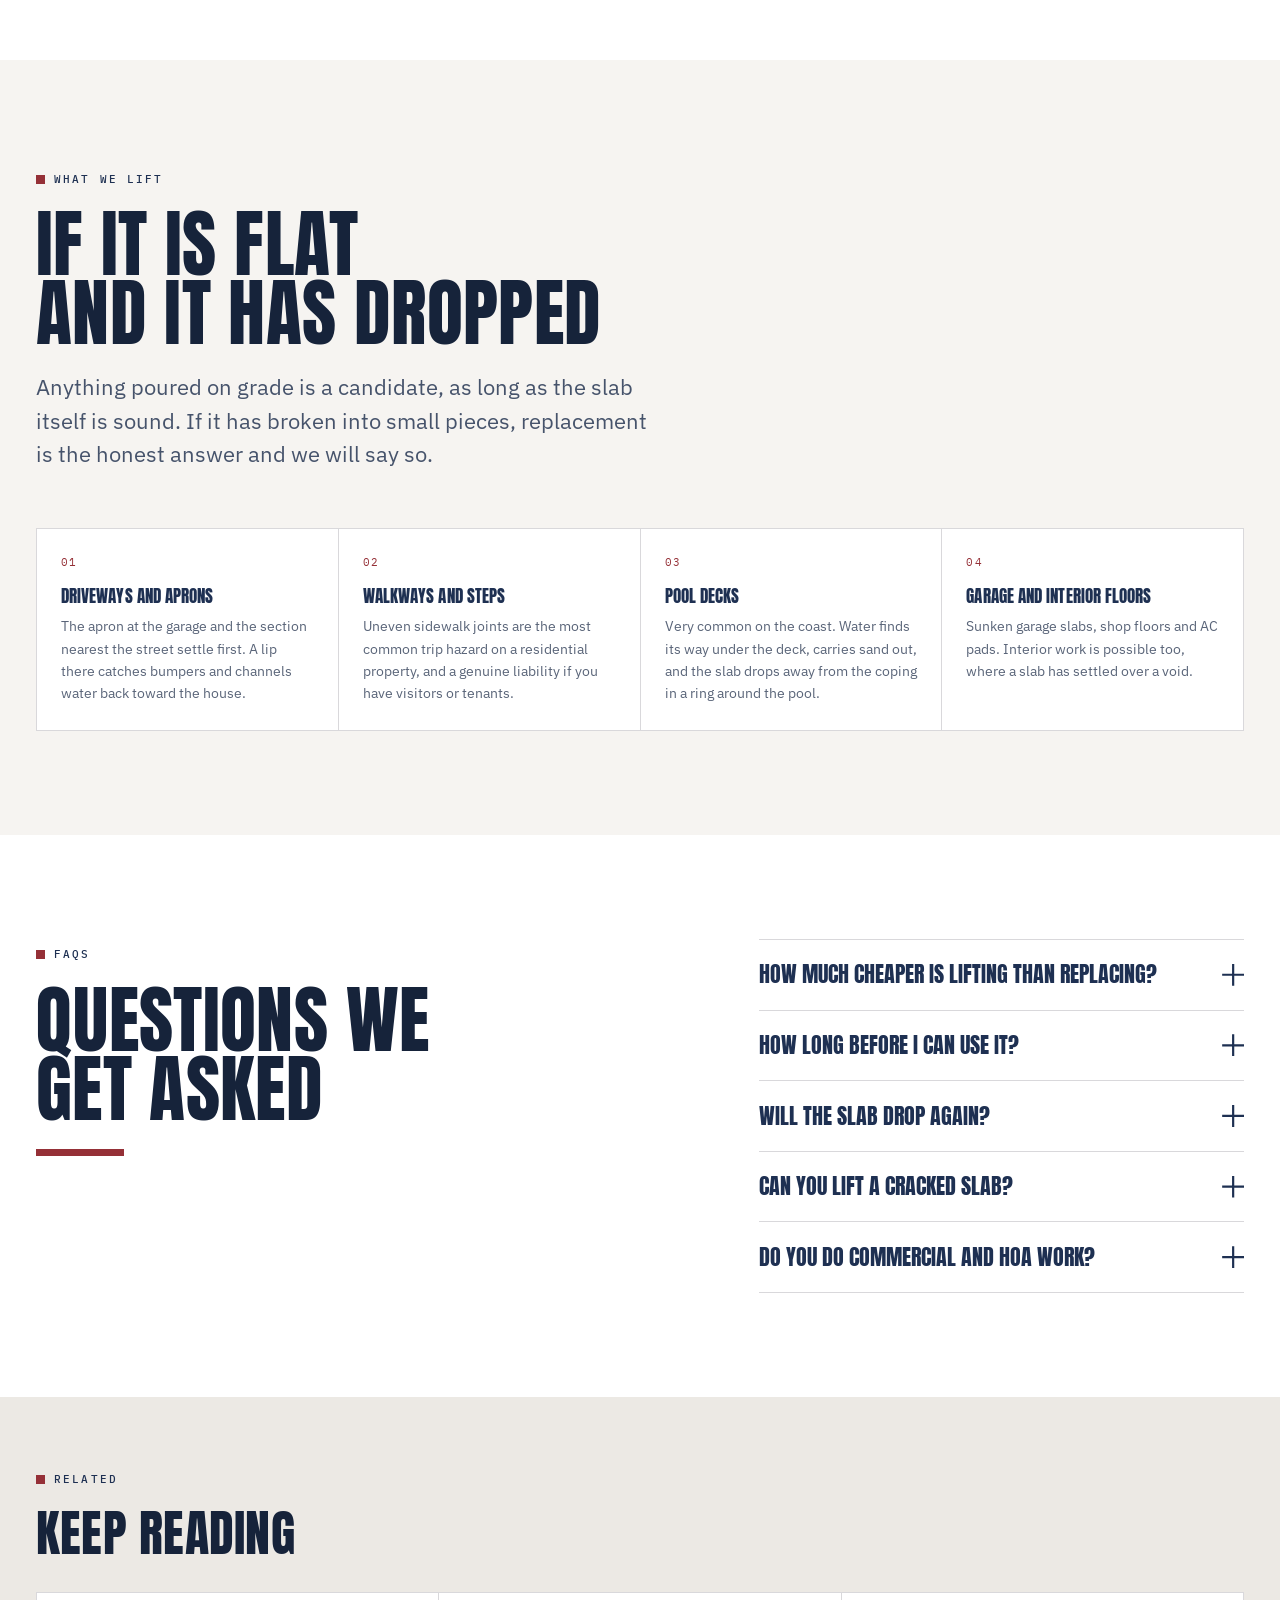
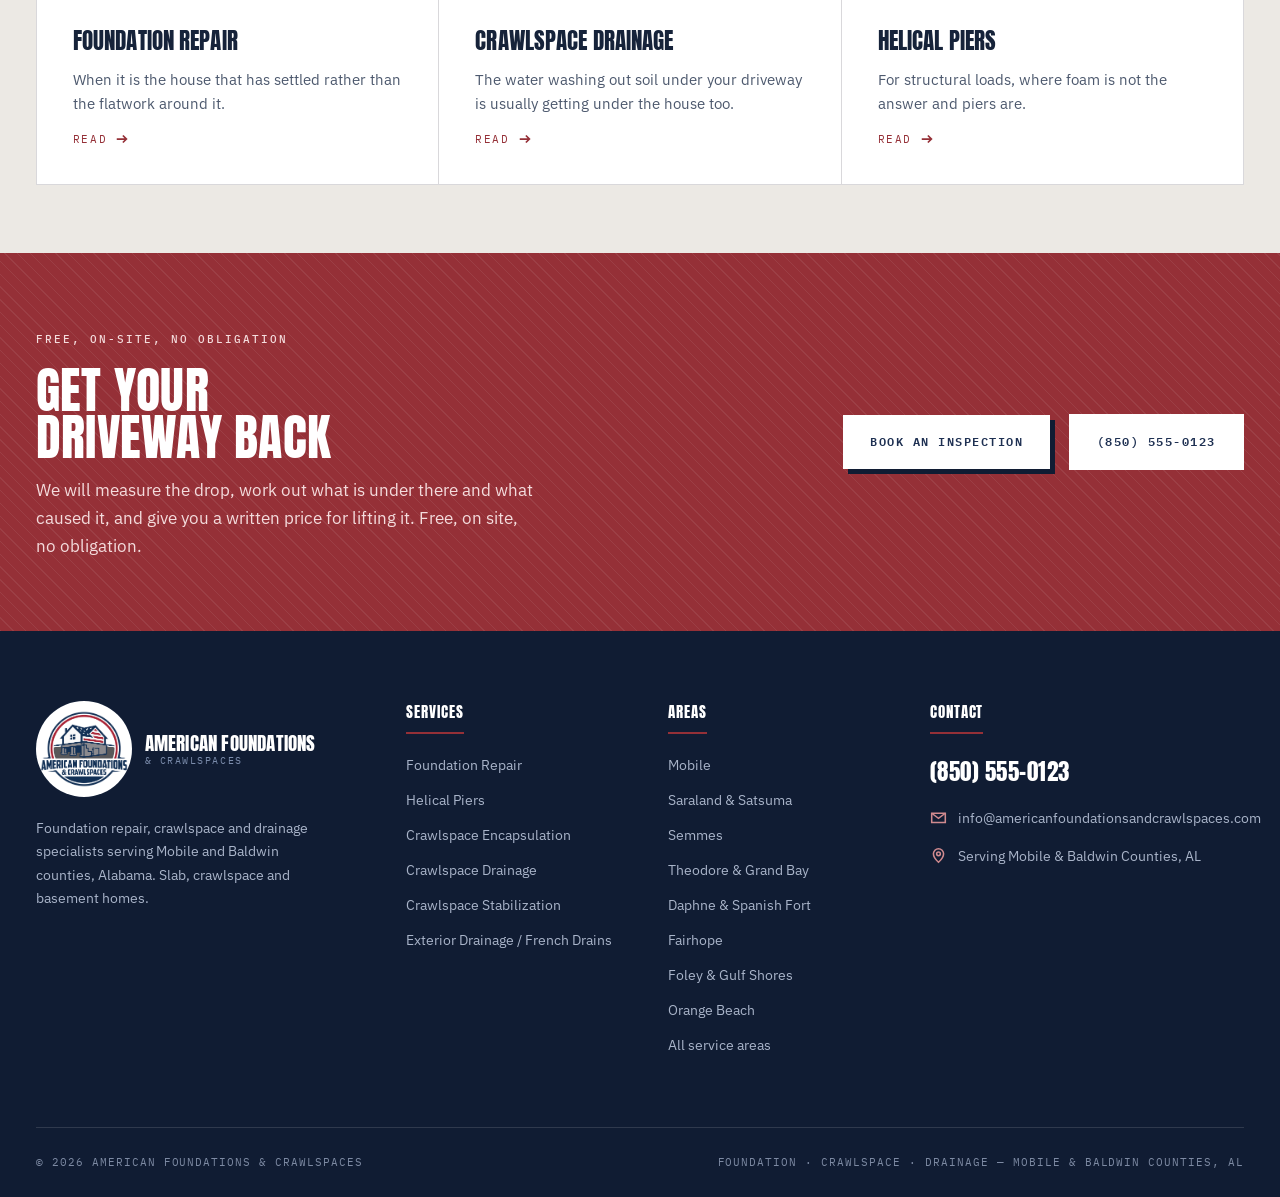
==== commit 25d4f5dc: "Drop .html from URLs and add .htaccess for clean URLs Internal links, canonicals and sitemap now use" ====
--- a/concrete-lifting.html
+++ b/concrete-lifting.html
@@ -5,7 +5,9 @@
 <meta name="viewport" content="width=device-width, initial-scale=1">
 <title>Concrete Lifting &amp; Leveling in Mobile &amp; Baldwin, AL</title>
 <meta name="description" content="Sunken driveways, walkways, patios and pool decks raised back to grade by polyurethane injection in Mobile and Baldwin counties, AL. No demolition.">
-<link rel="canonical" href="https://www.americanfoundationsandcrawlspaces.com/concrete-lifting.html">
+<link rel="canonical" href="https://www.americanfoundationsandcrawlspaces.com/concrete-lifting">
+<!-- Hidden for now: not linked from the site and kept out of search. Remove this robots tag and restore links to bring the page back. -->
+<meta name="robots" content="noindex, follow">
 <meta name="theme-color" content="#1e3052">
 <meta property="og:type" content="article">
 <meta property="og:title" content="Concrete Lifting &amp; Leveling in Mobile &amp; Baldwin, AL">
@@ -33,7 +35,7 @@
 
 <header class="site-header">
   <nav class="wrap nav" aria-label="Main">
-    <a class="brand" href="index.html">
+    <a class="brand" href="/">
       <span class="brand__disc">
         <img src="assets/img/amerfclogo.png" width="850" height="850" alt="American Foundations &amp; Crawlspaces" fetchpriority="high" decoding="async">
       </span>
@@ -44,24 +46,24 @@
     </a>
     <ul class="nav__links">
       <li class="nav__item">
-        <a href="index.html#services">Services
+        <a href="/#services">Services
           <svg class="nav__caret" viewBox="0 0 12 8" aria-hidden="true"><path d="M1 1l5 5 5-5"/></svg>
         </a>
         <ul class="nav__panel">
-          <li><a href="foundation-repair.html">Foundation Repair</a></li>
-          <li><a href="helical-piers.html">Helical Piers</a></li>
-          <li><a href="crawlspace-encapsulation.html">Crawlspace Encapsulation</a></li>
-          <li><a href="crawlspace-drainage.html">Crawlspace Drainage</a></li>
-          <li><a href="crawlspace-stabilization.html">Crawlspace Stabilization</a></li>
-          <li><a href="concrete-lifting.html">Concrete Lifting &amp; Leveling</a></li>
+          <li><a href="/foundation-repair">Foundation Repair</a></li>
+          <li><a href="/helical-piers">Helical Piers</a></li>
+          <li><a href="/crawlspace-encapsulation">Crawlspace Encapsulation</a></li>
+          <li><a href="/crawlspace-drainage">Crawlspace Drainage</a></li>
+          <li><a href="/crawlspace-stabilization">Crawlspace Stabilization</a></li>
+          <li><a href="/exterior-drainage">Exterior Drainage / French Drains</a></li>
         </ul>
       </li>
-      <li><a href="foundation-repair.html">Foundation Repair</a></li>
-      <li><a href="crawlspace-encapsulation.html">Crawlspaces</a></li>
-      <li><a href="service-areas.html">Service Areas</a></li>
-      <li><a href="contact.html">Contact</a></li>
+      <li><a href="/foundation-repair">Foundation Repair</a></li>
+      <li><a href="/crawlspace-encapsulation">Crawlspaces</a></li>
+      <li><a href="/service-areas">Service Areas</a></li>
+      <li><a href="/contact">Contact</a></li>
     </ul>
-    <a class="btn nav__cta" href="contact.html">Free Inspection</a>
+    <a class="btn nav__cta" href="/contact">Free Inspection</a>
     <button class="nav__toggle" data-nav-toggle aria-expanded="false" aria-controls="mobile-drawer">
       <span></span><span></span><span></span>
       <span class="visually-hidden">Menu</span>
@@ -72,16 +74,16 @@
 <div class="drawer" id="mobile-drawer">
   <div class="wrap">
     <ul>
-      <li><a href="foundation-repair.html">Foundation Repair</a></li>
-      <li><a href="helical-piers.html">Helical Piers</a></li>
-      <li><a href="crawlspace-encapsulation.html">Crawlspace Encapsulation</a></li>
-      <li><a href="crawlspace-drainage.html">Crawlspace Drainage</a></li>
-      <li><a href="crawlspace-stabilization.html">Crawlspace Stabilization</a></li>
-      <li><a href="concrete-lifting.html">Concrete Lifting &amp; Leveling</a></li>
-      <li><a href="service-areas.html">Service Areas</a></li>
-      <li><a href="contact.html">Contact</a></li>
+      <li><a href="/foundation-repair">Foundation Repair</a></li>
+      <li><a href="/helical-piers">Helical Piers</a></li>
+      <li><a href="/crawlspace-encapsulation">Crawlspace Encapsulation</a></li>
+      <li><a href="/crawlspace-drainage">Crawlspace Drainage</a></li>
+      <li><a href="/crawlspace-stabilization">Crawlspace Stabilization</a></li>
+      <li><a href="/exterior-drainage">Exterior Drainage / French Drains</a></li>
+      <li><a href="/service-areas">Service Areas</a></li>
+      <li><a href="/contact">Contact</a></li>
     </ul>
-    <a class="btn" href="contact.html">Get a Free Inspection</a>
+    <a class="btn" href="/contact">Get a Free Inspection</a>
   </div>
 </div>
 
@@ -90,15 +92,15 @@
   <section class="page-hero">
     <div class="wrap">
       <ol class="crumbs">
-        <li><a href="index.html">Home</a></li>
-        <li><a href="index.html#services">Services</a></li>
+        <li><a href="/">Home</a></li>
+        <li><a href="/#services">Services</a></li>
         <li>Concrete Lifting</li>
       </ol>
       <span class="tag tag--light">Slab &amp; flatwork leveling</span>
       <h1>Concrete Lifting<br>&amp; Leveling</h1>
       <p class="lede">Sunken driveways, uneven walkways, pool decks with a lip at every joint. We raise the slab you already have back to grade by filling the void underneath it &mdash; no demolition, no replacement, no waiting for concrete to cure.</p>
       <div class="btn-row">
-        <a class="btn" href="contact.html">Get a Free Inspection <svg viewBox="0 0 16 16" fill="none" stroke="currentColor" stroke-width="2" aria-hidden="true"><path d="M2 8h11M9 4l4 4-4 4"/></svg></a>
+        <a class="btn" href="/contact">Get a Free Inspection <svg viewBox="0 0 16 16" fill="none" stroke="currentColor" stroke-width="2" aria-hidden="true"><path d="M2 8h11M9 4l4 4-4 4"/></svg></a>
         <a class="btn btn--ghost-light" href="tel:+18505550123">(850) 555-0123</a>
       </div>
     </div>
@@ -270,17 +272,17 @@
       <span class="tag" data-reveal>Related</span>
       <h2 data-reveal style="margin-top:1.1rem;font-size:var(--step-3)">Keep reading</h2>
       <div class="tiles grid grid--3" data-reveal style="margin-top:2.25rem">
-        <a class="tile" href="foundation-repair.html">
+        <a class="tile" href="/foundation-repair">
           <h3>Foundation Repair</h3>
           <p>When it is the house that has settled rather than the flatwork around it.</p>
           <span class="tile__more">Read <svg viewBox="0 0 16 16" fill="none" stroke="currentColor" stroke-width="2" aria-hidden="true"><path d="M2 8h11M9 4l4 4-4 4"/></svg></span>
         </a>
-        <a class="tile" href="crawlspace-drainage.html">
+        <a class="tile" href="/crawlspace-drainage">
           <h3>Crawlspace Drainage</h3>
           <p>The water washing out soil under your driveway is usually getting under the house too.</p>
           <span class="tile__more">Read <svg viewBox="0 0 16 16" fill="none" stroke="currentColor" stroke-width="2" aria-hidden="true"><path d="M2 8h11M9 4l4 4-4 4"/></svg></span>
         </a>
-        <a class="tile" href="helical-piers.html">
+        <a class="tile" href="/helical-piers">
           <h3>Helical Piers</h3>
           <p>For structural loads, where foam is not the answer and piers are.</p>
           <span class="tile__more">Read <svg viewBox="0 0 16 16" fill="none" stroke="currentColor" stroke-width="2" aria-hidden="true"><path d="M2 8h11M9 4l4 4-4 4"/></svg></span>
@@ -297,7 +299,7 @@
         <p>We will measure the drop, work out what is under there and what caused it, and give you a written price for lifting it. Free, on site, no obligation.</p>
       </div>
       <div class="btn-row">
-        <a class="btn" href="contact.html">Book an Inspection</a>
+        <a class="btn" href="/contact">Book an Inspection</a>
         <a class="btn btn--ghost-light" href="tel:+18505550123">(850) 555-0123</a>
       </div>
     </div>
@@ -309,7 +311,7 @@
   <div class="wrap footer">
     <div class="footer__top">
       <div class="footer__brand">
-        <a class="brand brand--light" href="index.html">
+        <a class="brand brand--light" href="/">
           <span class="brand__disc">
             <img src="assets/img/amerfclogo.png" width="850" height="850" alt="" loading="lazy" decoding="async">
           </span>
@@ -319,33 +321,33 @@
           </span>
         </a>
         <p>
-          Foundation repair, crawlspace and concrete specialists serving Mobile and
+          Foundation repair, crawlspace and drainage specialists serving Mobile and
           Baldwin counties, Alabama. Slab, crawlspace and basement homes.
         </p>
       </div>
       <div>
         <h4>Services</h4>
         <ul>
-          <li><a href="foundation-repair.html">Foundation Repair</a></li>
-          <li><a href="helical-piers.html">Helical Piers</a></li>
-          <li><a href="crawlspace-encapsulation.html">Crawlspace Encapsulation</a></li>
-          <li><a href="crawlspace-drainage.html">Crawlspace Drainage</a></li>
-          <li><a href="crawlspace-stabilization.html">Crawlspace Stabilization</a></li>
-          <li><a href="concrete-lifting.html">Concrete Lifting &amp; Leveling</a></li>
+          <li><a href="/foundation-repair">Foundation Repair</a></li>
+          <li><a href="/helical-piers">Helical Piers</a></li>
+          <li><a href="/crawlspace-encapsulation">Crawlspace Encapsulation</a></li>
+          <li><a href="/crawlspace-drainage">Crawlspace Drainage</a></li>
+          <li><a href="/crawlspace-stabilization">Crawlspace Stabilization</a></li>
+          <li><a href="/exterior-drainage">Exterior Drainage / French Drains</a></li>
         </ul>
       </div>
       <div>
         <h4>Areas</h4>
         <ul>
-          <li><a href="service-areas.html">Mobile</a></li>
-          <li><a href="service-areas.html">Saraland &amp; Satsuma</a></li>
-          <li><a href="service-areas.html">Semmes</a></li>
-          <li><a href="service-areas.html">Theodore &amp; Grand Bay</a></li>
-          <li><a href="service-areas.html">Daphne &amp; Spanish Fort</a></li>
-          <li><a href="service-areas.html">Fairhope</a></li>
-          <li><a href="service-areas.html">Foley &amp; Gulf Shores</a></li>
-          <li><a href="service-areas.html">Orange Beach</a></li>
-          <li><a href="service-areas.html">All service areas</a></li>
+          <li><a href="/service-areas">Mobile</a></li>
+          <li><a href="/service-areas">Saraland &amp; Satsuma</a></li>
+          <li><a href="/service-areas">Semmes</a></li>
+          <li><a href="/service-areas">Theodore &amp; Grand Bay</a></li>
+          <li><a href="/service-areas">Daphne &amp; Spanish Fort</a></li>
+          <li><a href="/service-areas">Fairhope</a></li>
+          <li><a href="/service-areas">Foley &amp; Gulf Shores</a></li>
+          <li><a href="/service-areas">Orange Beach</a></li>
+          <li><a href="/service-areas">All service areas</a></li>
         </ul>
       </div>
       <div>
@@ -357,7 +359,7 @@
             <svg viewBox="0 0 20 20" fill="none" stroke="currentColor" stroke-width="1.8" aria-hidden="true"><path d="M2 5h16v11H2z"/><path d="M2 5l8 6 8-6"/></svg>
             info@americanfoundationsandcrawlspaces.com
           </a>
-          <a href="service-areas.html">
+          <a href="/service-areas">
             <svg viewBox="0 0 20 20" fill="none" stroke="currentColor" stroke-width="1.8" aria-hidden="true"><path d="M10 18s6-5.4 6-10A6 6 0 0 0 4 8c0 4.6 6 10 6 10z"/><circle cx="10" cy="8" r="2.2"/></svg>
             Serving Mobile &amp; Baldwin Counties, AL
           </a>
@@ -366,14 +368,14 @@
     </div>
     <div class="footer__meta">
       <span>&copy; <span data-year>2026</span> American Foundations &amp; Crawlspaces</span>
-      <span>Foundation &middot; Crawlspace &middot; Concrete &mdash; Mobile &amp; Baldwin Counties, AL</span>
+      <span>Foundation &middot; Crawlspace &middot; Drainage &mdash; Mobile &amp; Baldwin Counties, AL</span>
     </div>
   </div>
 </footer>
 
 <div class="callbar">
   <a href="tel:+18505550123">Call Now</a>
-  <a href="contact.html">Free Inspection</a>
+  <a href="/contact">Free Inspection</a>
 </div>
 
 <script src="assets/js/main.js" defer></script>
--- a/assets/css/styles.css
+++ b/assets/css/styles.css
@@ -885,6 +885,139 @@
   line-height: 1.05;
 }
 
+/* Background photo slider. Without JS only the first slide shows. */
+.hero__slides {
+  position: absolute;
+  inset: 0;
+  z-index: -2;
+}
+.hero__slides::after {
+  content: "";
+  position: absolute;
+  inset: 0;
+  background: linear-gradient(
+    90deg,
+    rgba(16, 28, 51, 0.94) 0%,
+    rgba(16, 28, 51, 0.84) 45%,
+    rgba(16, 28, 51, 0.6) 100%
+  );
+}
+@media (max-width: 63.99rem) {
+  .hero__slides::after {
+    background: rgba(16, 28, 51, 0.86);
+  }
+}
+.hero__slide {
+  position: absolute;
+  inset: 0;
+  margin: 0;
+  opacity: 0;
+  transition: opacity 1.4s ease;
+}
+.hero__slide.is-active {
+  opacity: 1;
+}
+.hero__slide img {
+  width: 100%;
+  height: 100%;
+  object-fit: cover;
+  color: transparent; /* hide alt text if a photo fails to load */
+  transform: scale(1.06);
+  transition: transform 7s linear;
+}
+.hero__slide.is-active img {
+  transform: scale(1);
+}
+.hero__slide figcaption {
+  position: absolute;
+  width: 1px;
+  height: 1px;
+  overflow: hidden;
+  clip-path: inset(50%);
+  white-space: nowrap;
+}
+.hero__controls {
+  display: flex;
+  align-items: center;
+  gap: 1rem;
+  padding-bottom: 1.75rem;
+  margin-top: calc(-1 * clamp(1.5rem, 1rem + 2vw, 3rem));
+}
+.hero__controls[hidden] {
+  display: none;
+}
+.hero__caption {
+  margin: 0 auto 0 0;
+  font-family: var(--font-mono);
+  font-size: 0.68rem;
+  letter-spacing: 0.14em;
+  text-transform: uppercase;
+  color: var(--navy-300);
+}
+.hero__dots {
+  display: flex;
+  gap: 0.35rem;
+}
+.hero__dots button,
+.hero__pause {
+  appearance: none;
+  border: 0;
+  background: none;
+  padding: 0;
+  cursor: pointer;
+  color: #fff;
+}
+.hero__dots button {
+  width: 28px;
+  height: 24px;
+  display: grid;
+  place-items: center;
+}
+.hero__dots button::before {
+  content: "";
+  width: 100%;
+  height: 3px;
+  background: rgba(255, 255, 255, 0.3);
+  transition: background 0.3s;
+}
+.hero__dots button[aria-current="true"]::before {
+  background: #d08a8f;
+}
+.hero__dots button:hover::before {
+  background: rgba(255, 255, 255, 0.7);
+}
+.hero__pause {
+  width: 32px;
+  height: 32px;
+  display: grid;
+  place-items: center;
+  border: 1px solid rgba(255, 255, 255, 0.3);
+}
+.hero__pause svg {
+  width: 12px;
+  height: 12px;
+  fill: currentColor;
+}
+.hero__pause .i-play,
+.hero__pause[aria-pressed="true"] .i-pause {
+  display: none;
+}
+.hero__pause[aria-pressed="true"] .i-play {
+  display: block;
+}
+.hero__dots button:focus-visible,
+.hero__pause:focus-visible {
+  outline: 2px solid #fff;
+  outline-offset: 2px;
+}
+@media (prefers-reduced-motion: reduce) {
+  .hero__slide,
+  .hero__slide img {
+    transition: none;
+    transform: none;
+  }
+}
+
 /* Page hero (interior pages) */
 .page-hero {
   position: relative;
@@ -902,6 +1035,39 @@
 }
 .page-hero > * {
   position: relative;
+}
+
+/* Page hero with a background photo (Uploadcare). The overlay keeps the
+   white text readable on any photo. */
+.page-hero--photo {
+  isolation: isolate;
+}
+.page-hero > .page-hero__photo {
+  position: absolute;
+  inset: 0;
+  z-index: -1;
+  margin: 0;
+}
+.page-hero__photo img {
+  width: 100%;
+  height: 100%;
+  object-fit: cover;
+}
+.page-hero__photo::after {
+  content: "";
+  position: absolute;
+  inset: 0;
+  background: linear-gradient(
+    90deg,
+    rgba(16, 28, 51, 0.95) 0%,
+    rgba(16, 28, 51, 0.82) 50%,
+    rgba(16, 28, 51, 0.55) 100%
+  );
+}
+@media (max-width: 63.99rem) {
+  .page-hero__photo::after {
+    background: rgba(16, 28, 51, 0.86);
+  }
 }
 .page-hero h1 {
   margin-top: 1.25rem;
@@ -1512,6 +1678,21 @@
   height: 100%;
   object-fit: cover;
 }
+.shots--spaced {
+  margin-top: 2.5rem;
+}
+.shot figcaption {
+  position: absolute;
+  left: 0;
+  bottom: 0;
+  font-family: var(--font-mono);
+  font-size: 0.68rem;
+  letter-spacing: 0.14em;
+  text-transform: uppercase;
+  color: var(--gray);
+  background: var(--paper);
+  padding: 0.5rem 0.75rem;
+}
 .shot span {
   font-family: var(--font-mono);
   font-size: 0.68rem;
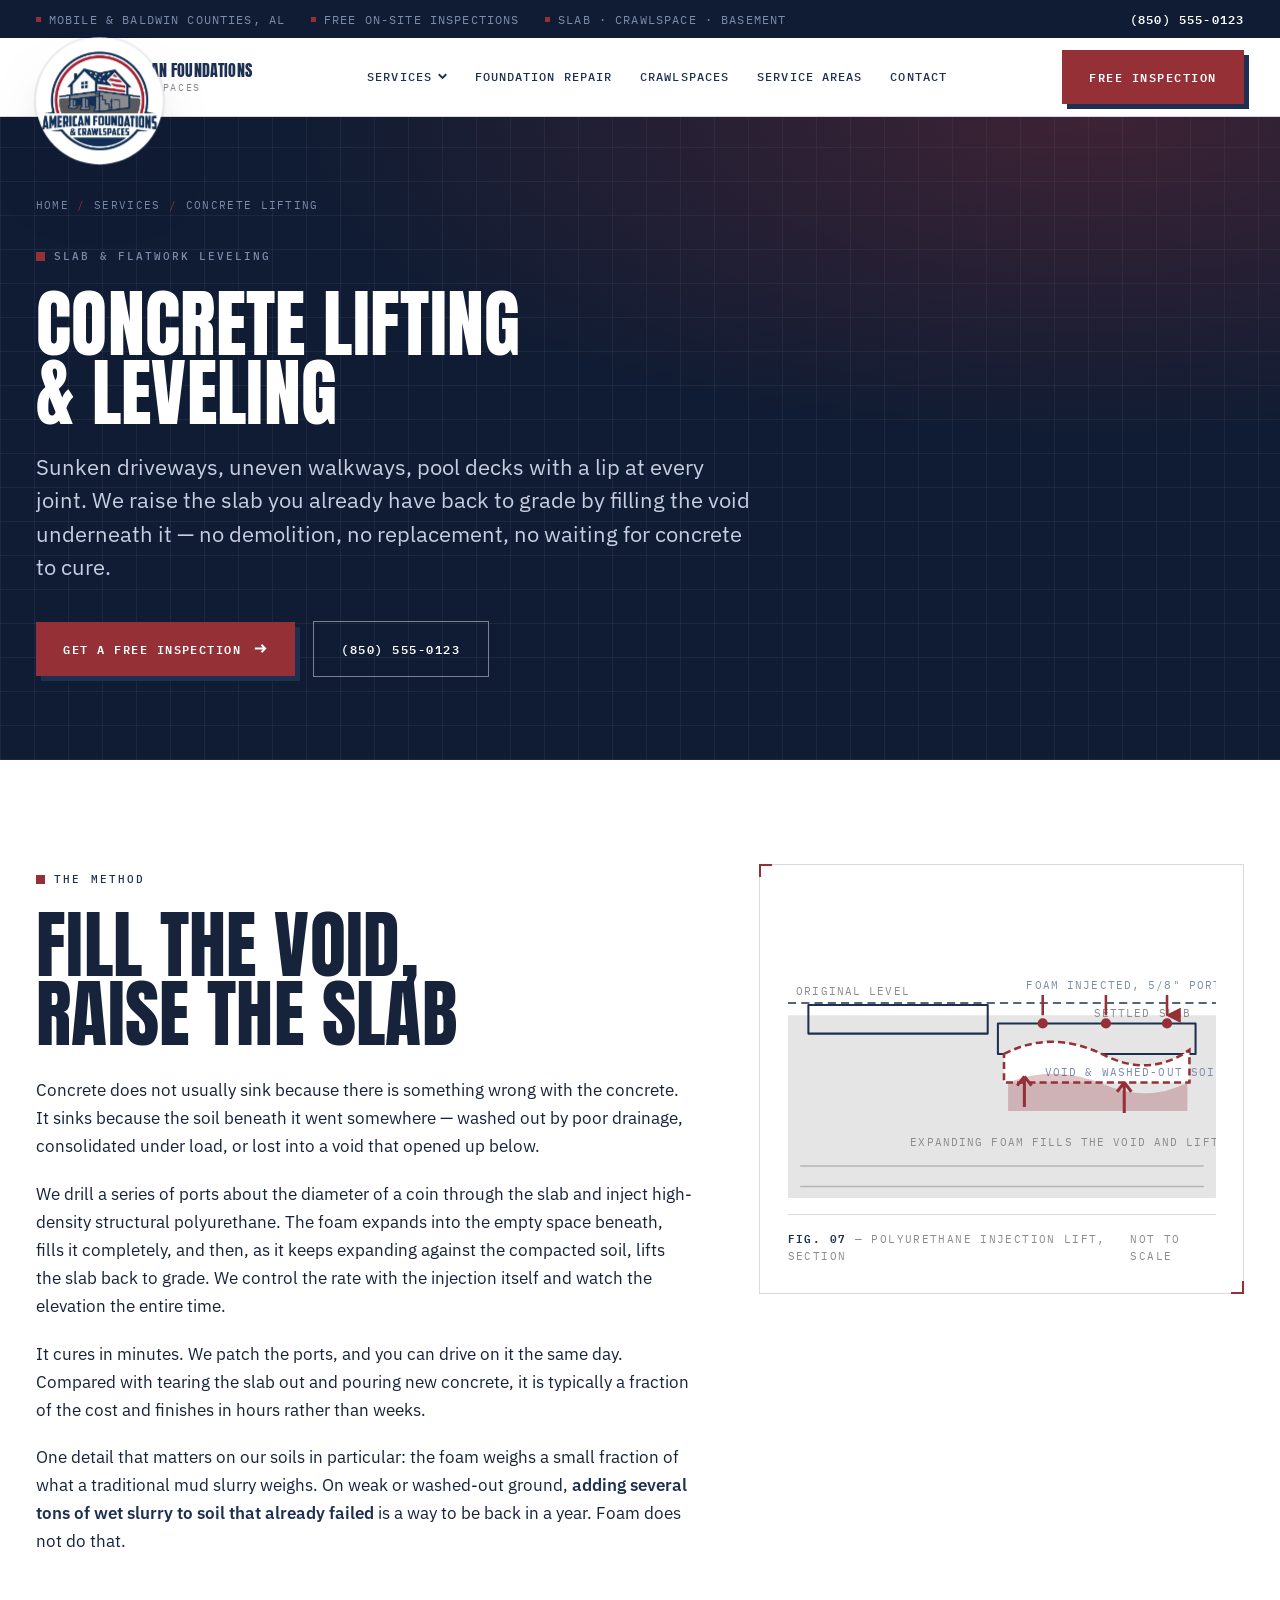
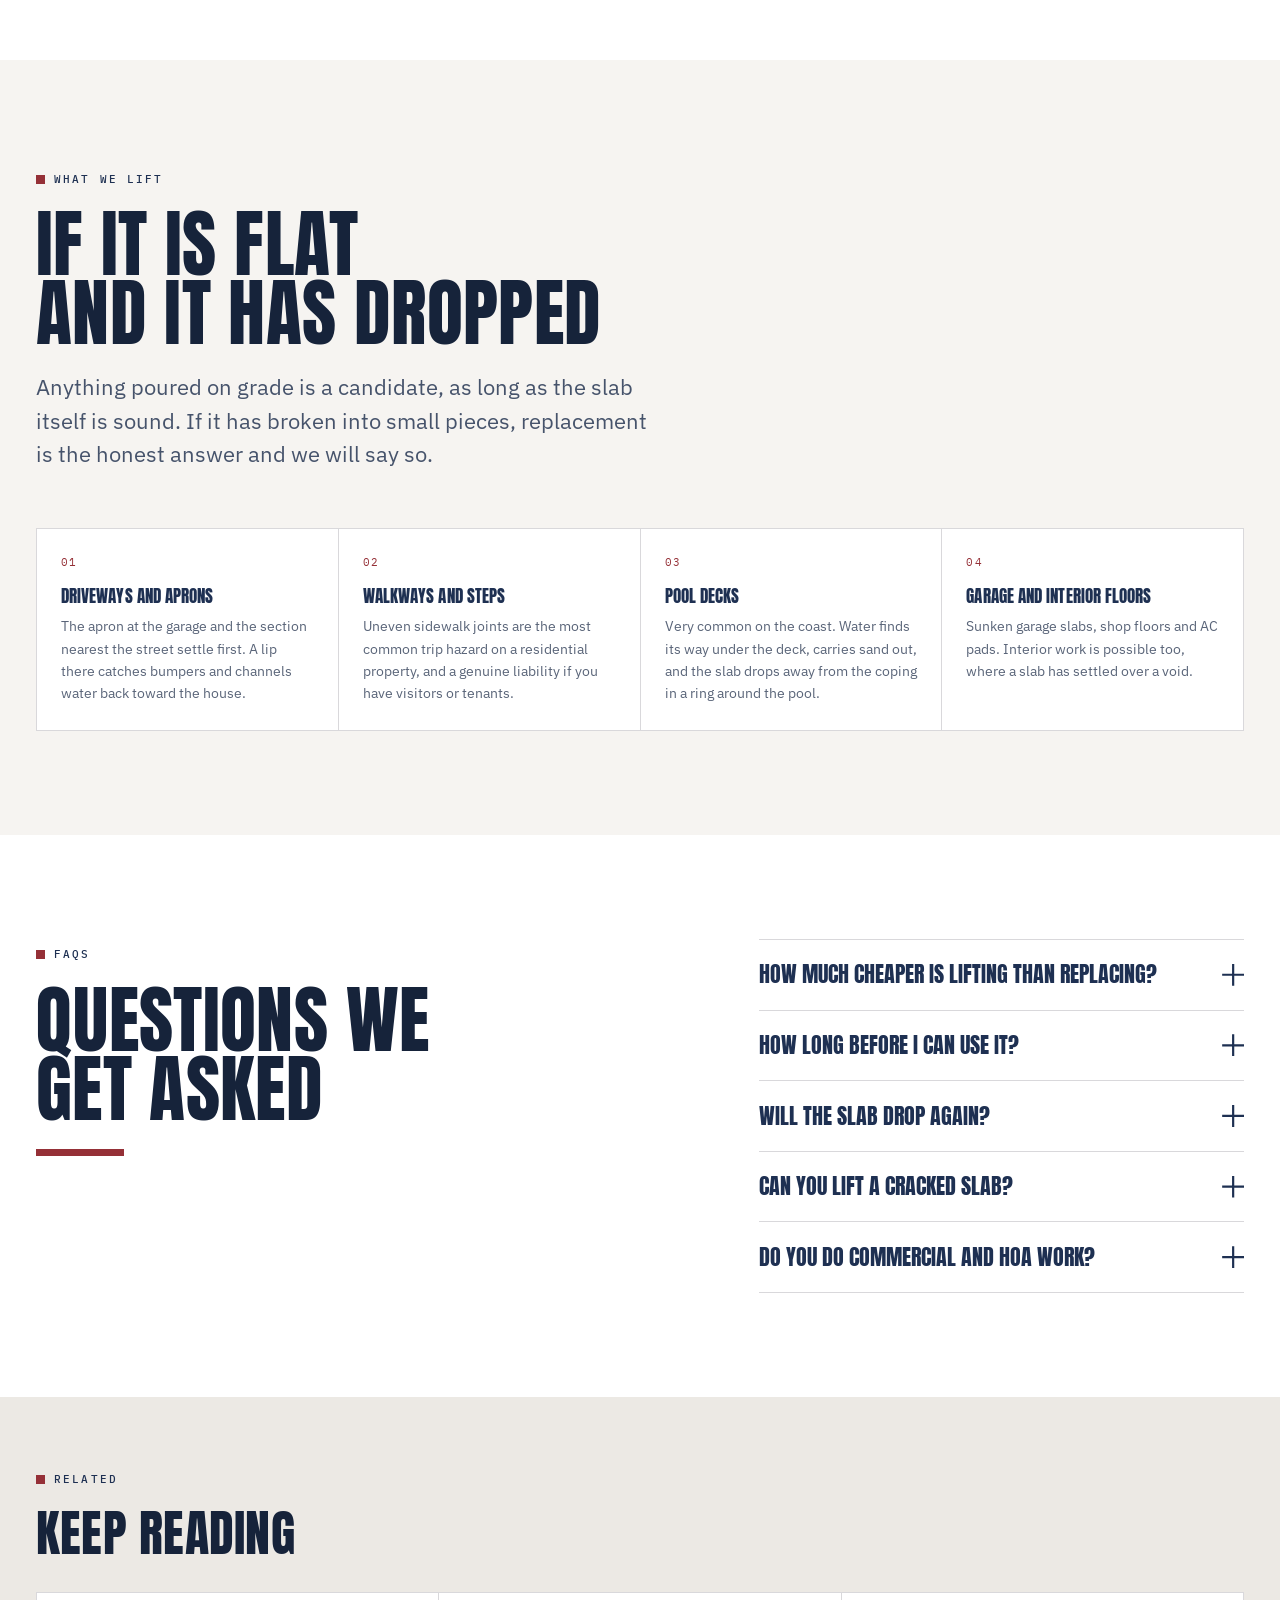
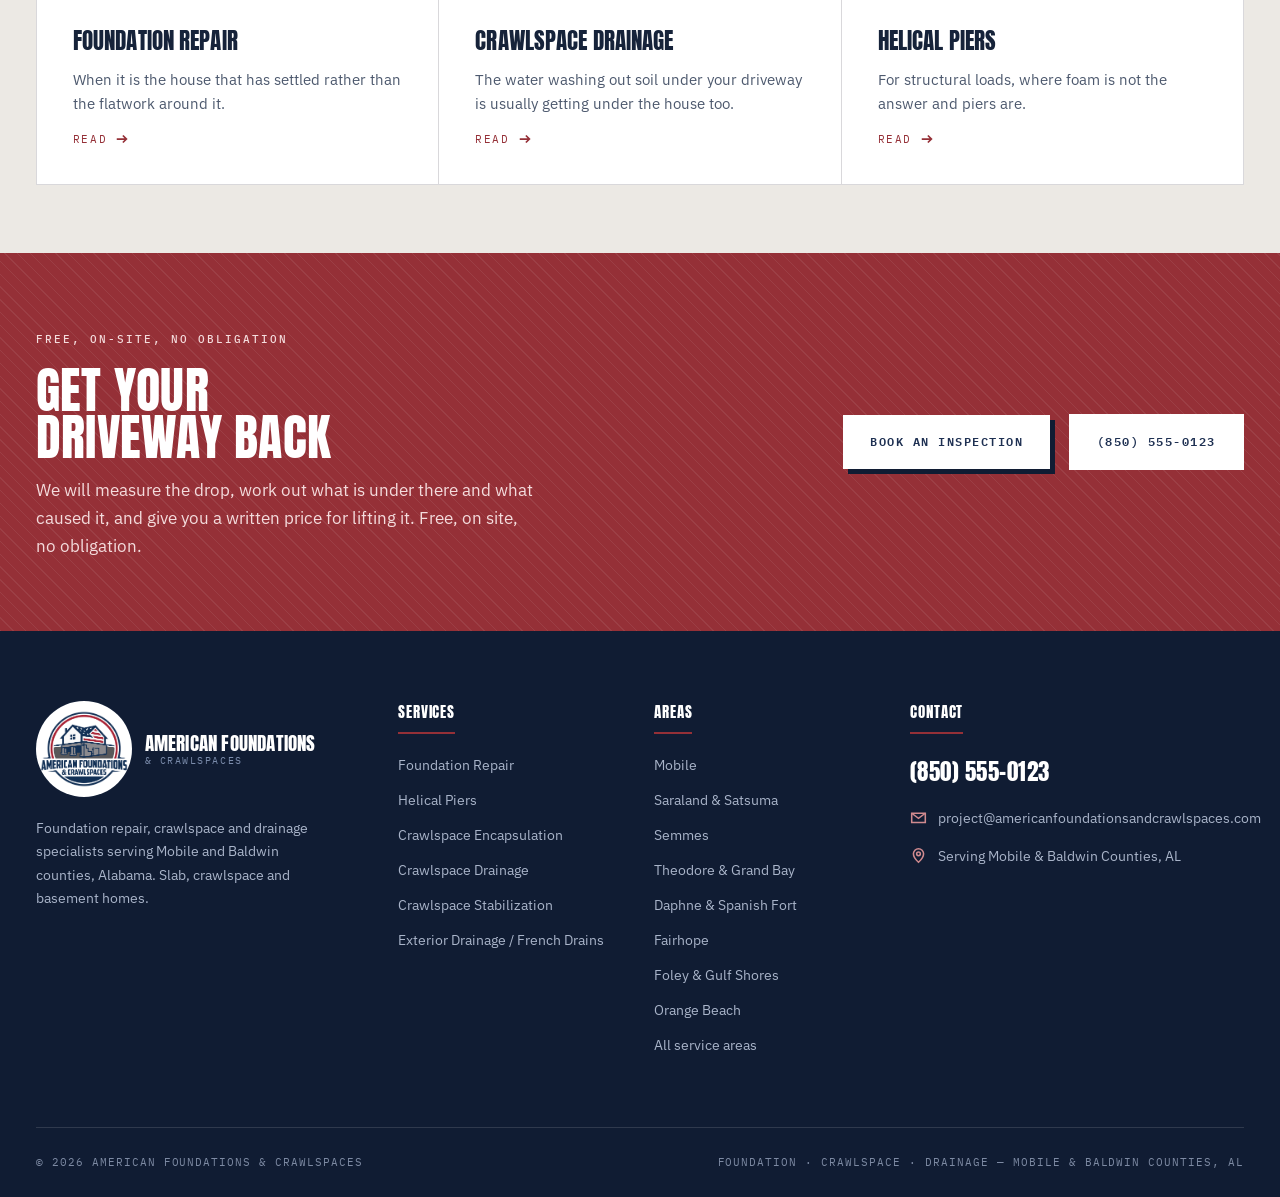
==== commit 12bf435c: "Change contact email to project@americanfoundationsandcrawlspaces.com Co-Authored-By: Claude Opus 5." ====
--- a/concrete-lifting.html
+++ b/concrete-lifting.html
@@ -355,9 +355,9 @@
         <address class="footer__contact">
           <!-- PLACEHOLDER PHONE + EMAIL — replace before launch. See README. -->
           <a class="footer__phone" href="tel:+18505550123">(850) 555-0123</a>
-          <a href="mailto:info@americanfoundationsandcrawlspaces.com">
+          <a href="mailto:project@americanfoundationsandcrawlspaces.com">
             <svg viewBox="0 0 20 20" fill="none" stroke="currentColor" stroke-width="1.8" aria-hidden="true"><path d="M2 5h16v11H2z"/><path d="M2 5l8 6 8-6"/></svg>
-            info@americanfoundationsandcrawlspaces.com
+            project@americanfoundationsandcrawlspaces.com
           </a>
           <a href="/service-areas">
             <svg viewBox="0 0 20 20" fill="none" stroke="currentColor" stroke-width="1.8" aria-hidden="true"><path d="M10 18s6-5.4 6-10A6 6 0 0 0 4 8c0 4.6 6 10 6 10z"/><circle cx="10" cy="8" r="2.2"/></svg>
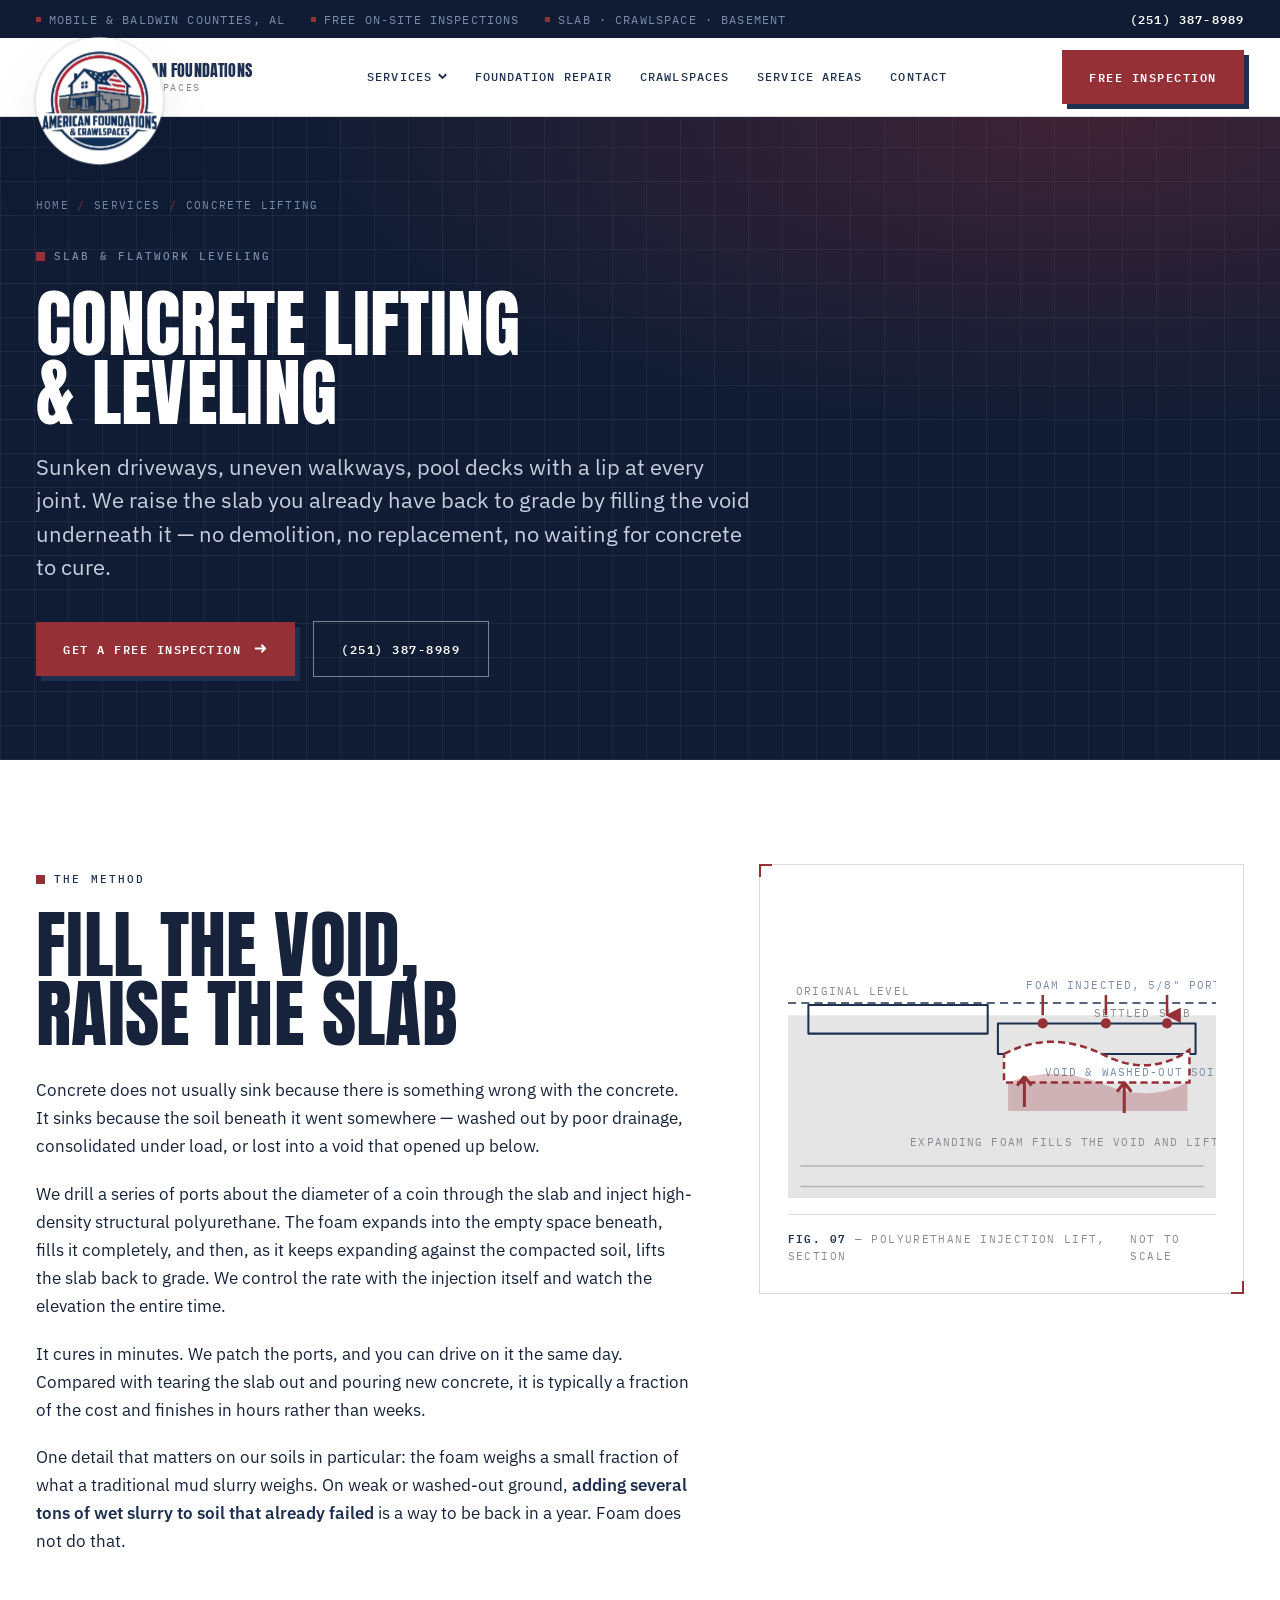
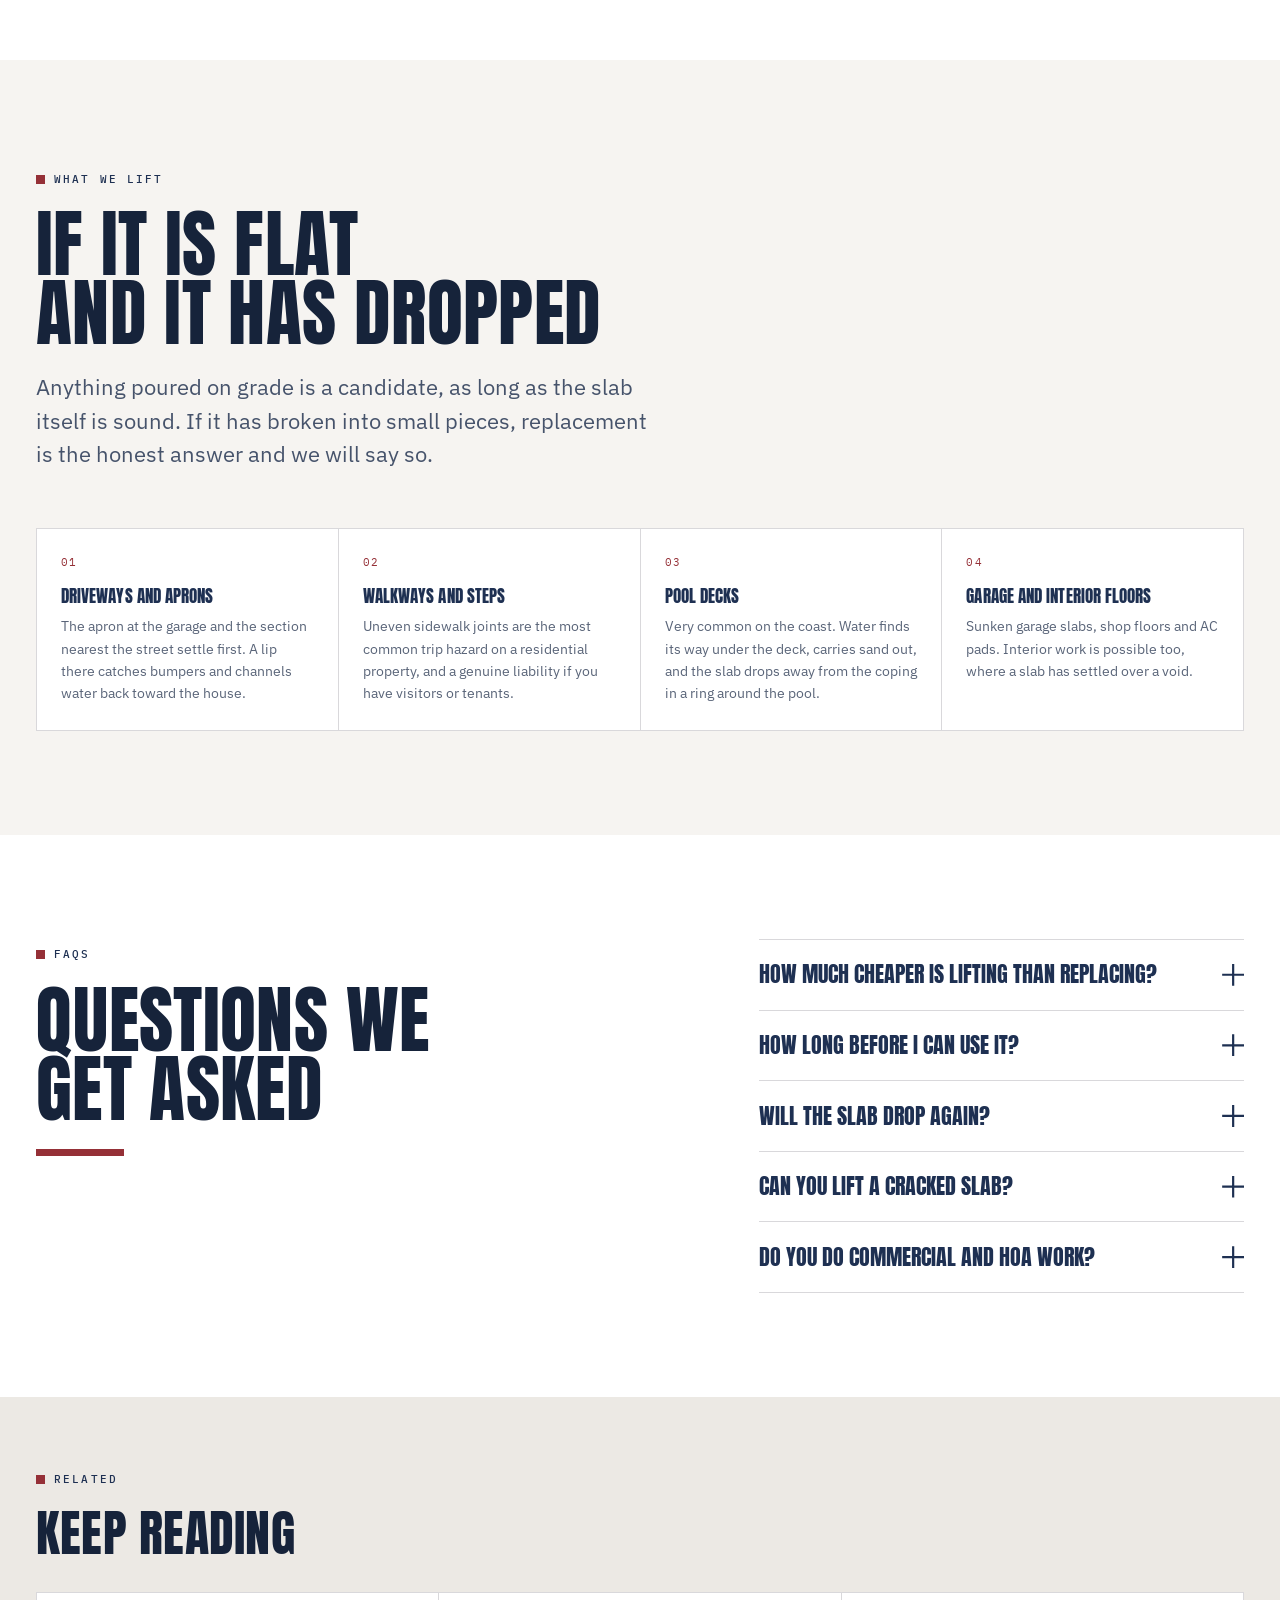
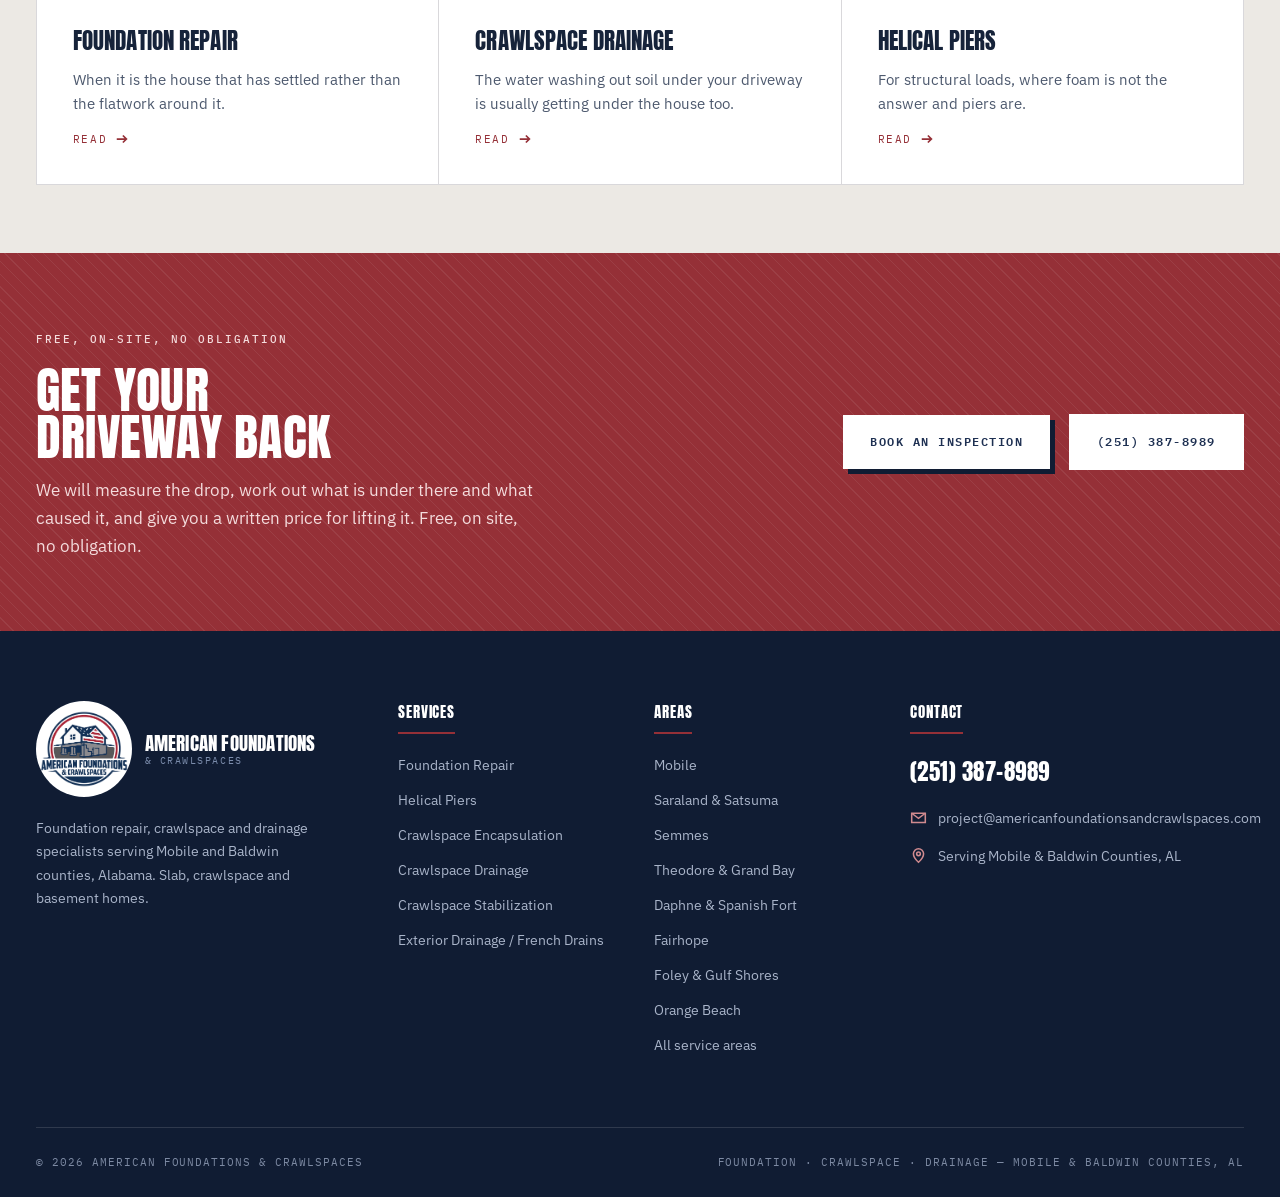
==== commit f72def75: "Set business phone number to (251) 387-8989 Replace the (850) 555-0123 placeholder on every page (li" ====
--- a/concrete-lifting.html
+++ b/concrete-lifting.html
@@ -28,8 +28,7 @@
       <li>Free on-site inspections</li>
       <li>Slab &middot; Crawlspace &middot; Basement</li>
     </ul>
-    <!-- PLACEHOLDER PHONE — replace (850) 555-0123 site-wide before launch. See README. -->
-    <a class="topbar__phone" href="tel:+18505550123">(850) 555-0123</a>
+    <a class="topbar__phone" href="tel:+12513878989">(251) 387-8989</a>
   </div>
 </div>
 
@@ -101,7 +100,7 @@
       <p class="lede">Sunken driveways, uneven walkways, pool decks with a lip at every joint. We raise the slab you already have back to grade by filling the void underneath it &mdash; no demolition, no replacement, no waiting for concrete to cure.</p>
       <div class="btn-row">
         <a class="btn" href="/contact">Get a Free Inspection <svg viewBox="0 0 16 16" fill="none" stroke="currentColor" stroke-width="2" aria-hidden="true"><path d="M2 8h11M9 4l4 4-4 4"/></svg></a>
-        <a class="btn btn--ghost-light" href="tel:+18505550123">(850) 555-0123</a>
+        <a class="btn btn--ghost-light" href="tel:+12513878989">(251) 387-8989</a>
       </div>
     </div>
   </section>
@@ -300,7 +299,7 @@
       </div>
       <div class="btn-row">
         <a class="btn" href="/contact">Book an Inspection</a>
-        <a class="btn btn--ghost-light" href="tel:+18505550123">(850) 555-0123</a>
+        <a class="btn btn--ghost-light" href="tel:+12513878989">(251) 387-8989</a>
       </div>
     </div>
   </section>
@@ -353,8 +352,8 @@
       <div>
         <h4>Contact</h4>
         <address class="footer__contact">
-          <!-- PLACEHOLDER PHONE + EMAIL — replace before launch. See README. -->
-          <a class="footer__phone" href="tel:+18505550123">(850) 555-0123</a>
+          <!-- PLACEHOLDER EMAIL — replace before launch. See README. -->
+          <a class="footer__phone" href="tel:+12513878989">(251) 387-8989</a>
           <a href="mailto:project@americanfoundationsandcrawlspaces.com">
             <svg viewBox="0 0 20 20" fill="none" stroke="currentColor" stroke-width="1.8" aria-hidden="true"><path d="M2 5h16v11H2z"/><path d="M2 5l8 6 8-6"/></svg>
             project@americanfoundationsandcrawlspaces.com
@@ -374,7 +373,7 @@
 </footer>
 
 <div class="callbar">
-  <a href="tel:+18505550123">Call Now</a>
+  <a href="tel:+12513878989">Call Now</a>
   <a href="/contact">Free Inspection</a>
 </div>
 
@@ -388,7 +387,7 @@
   "provider": {
     "@type": "HomeAndConstructionBusiness",
     "name": "American Foundations & Crawlspaces",
-    "telephone": "+1-850-555-0123"
+    "telephone": "+1-251-387-8989"
   },
   "areaServed": [
     {
